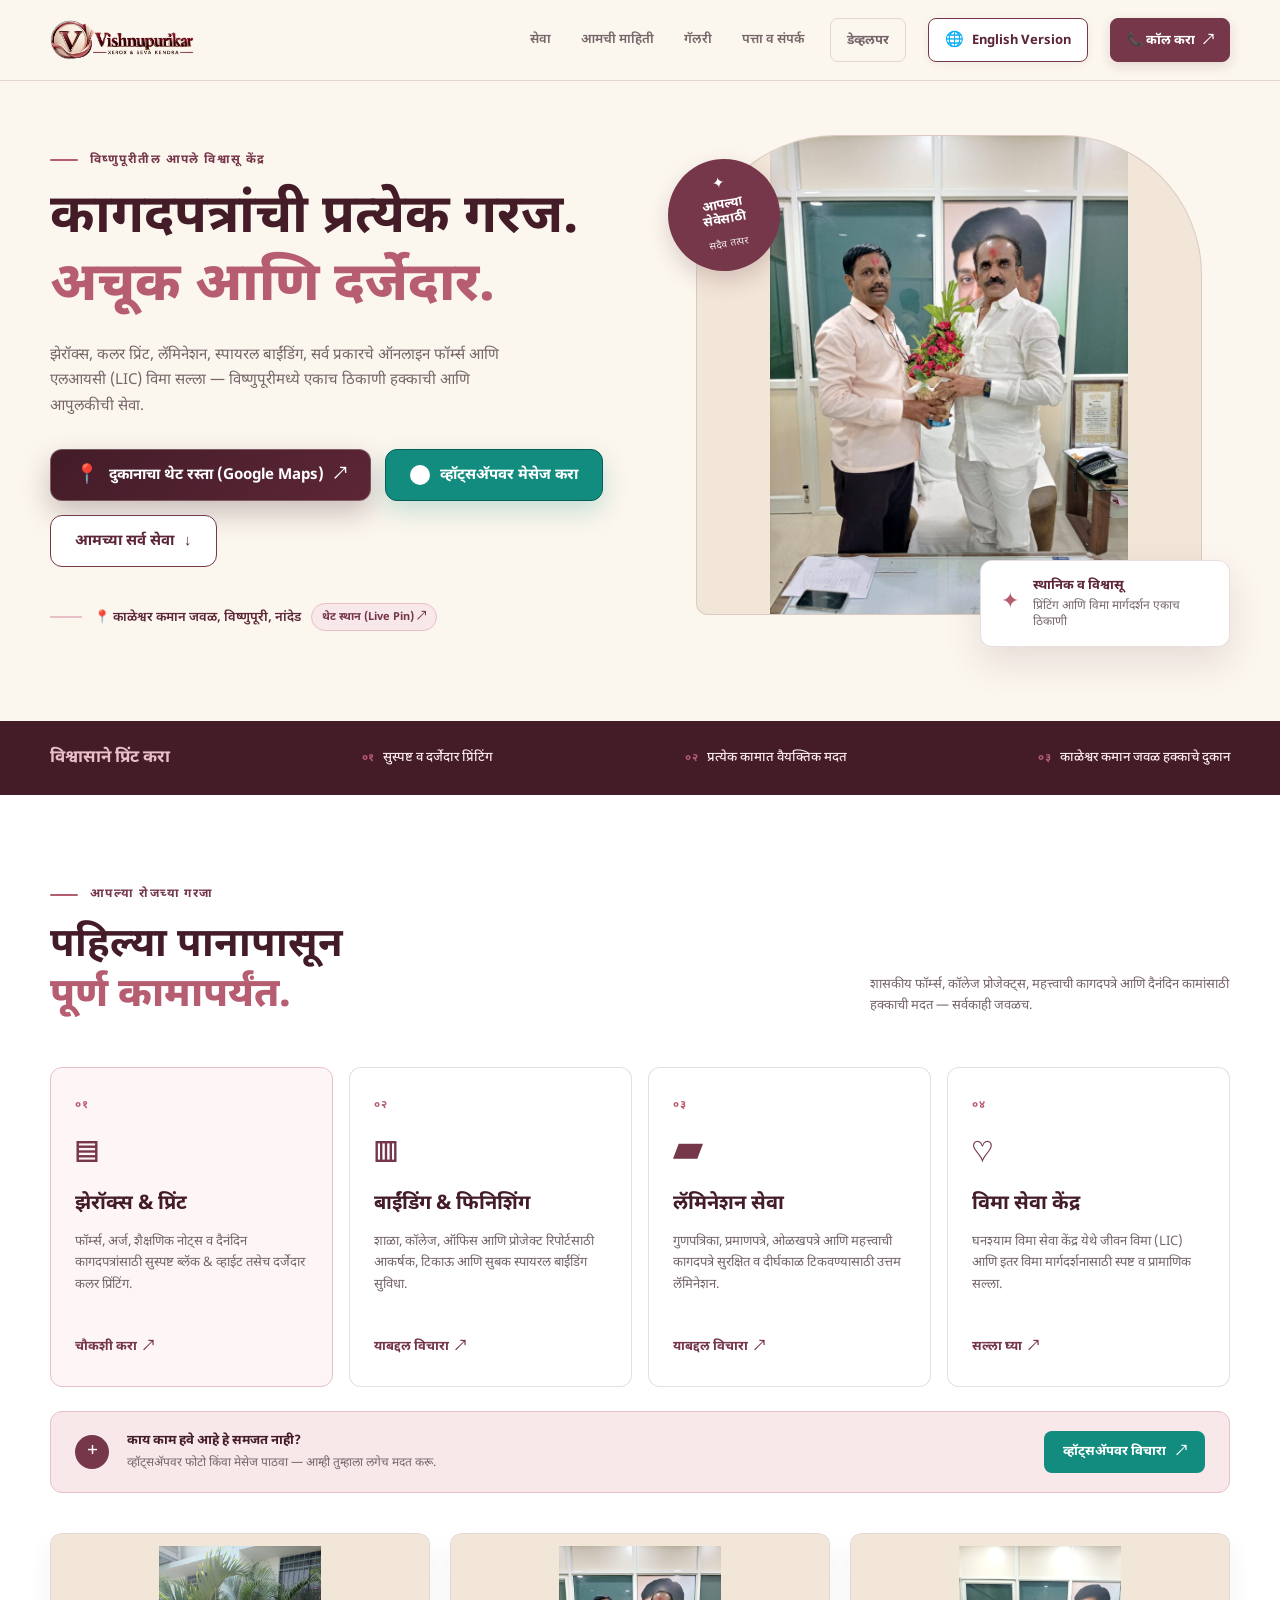
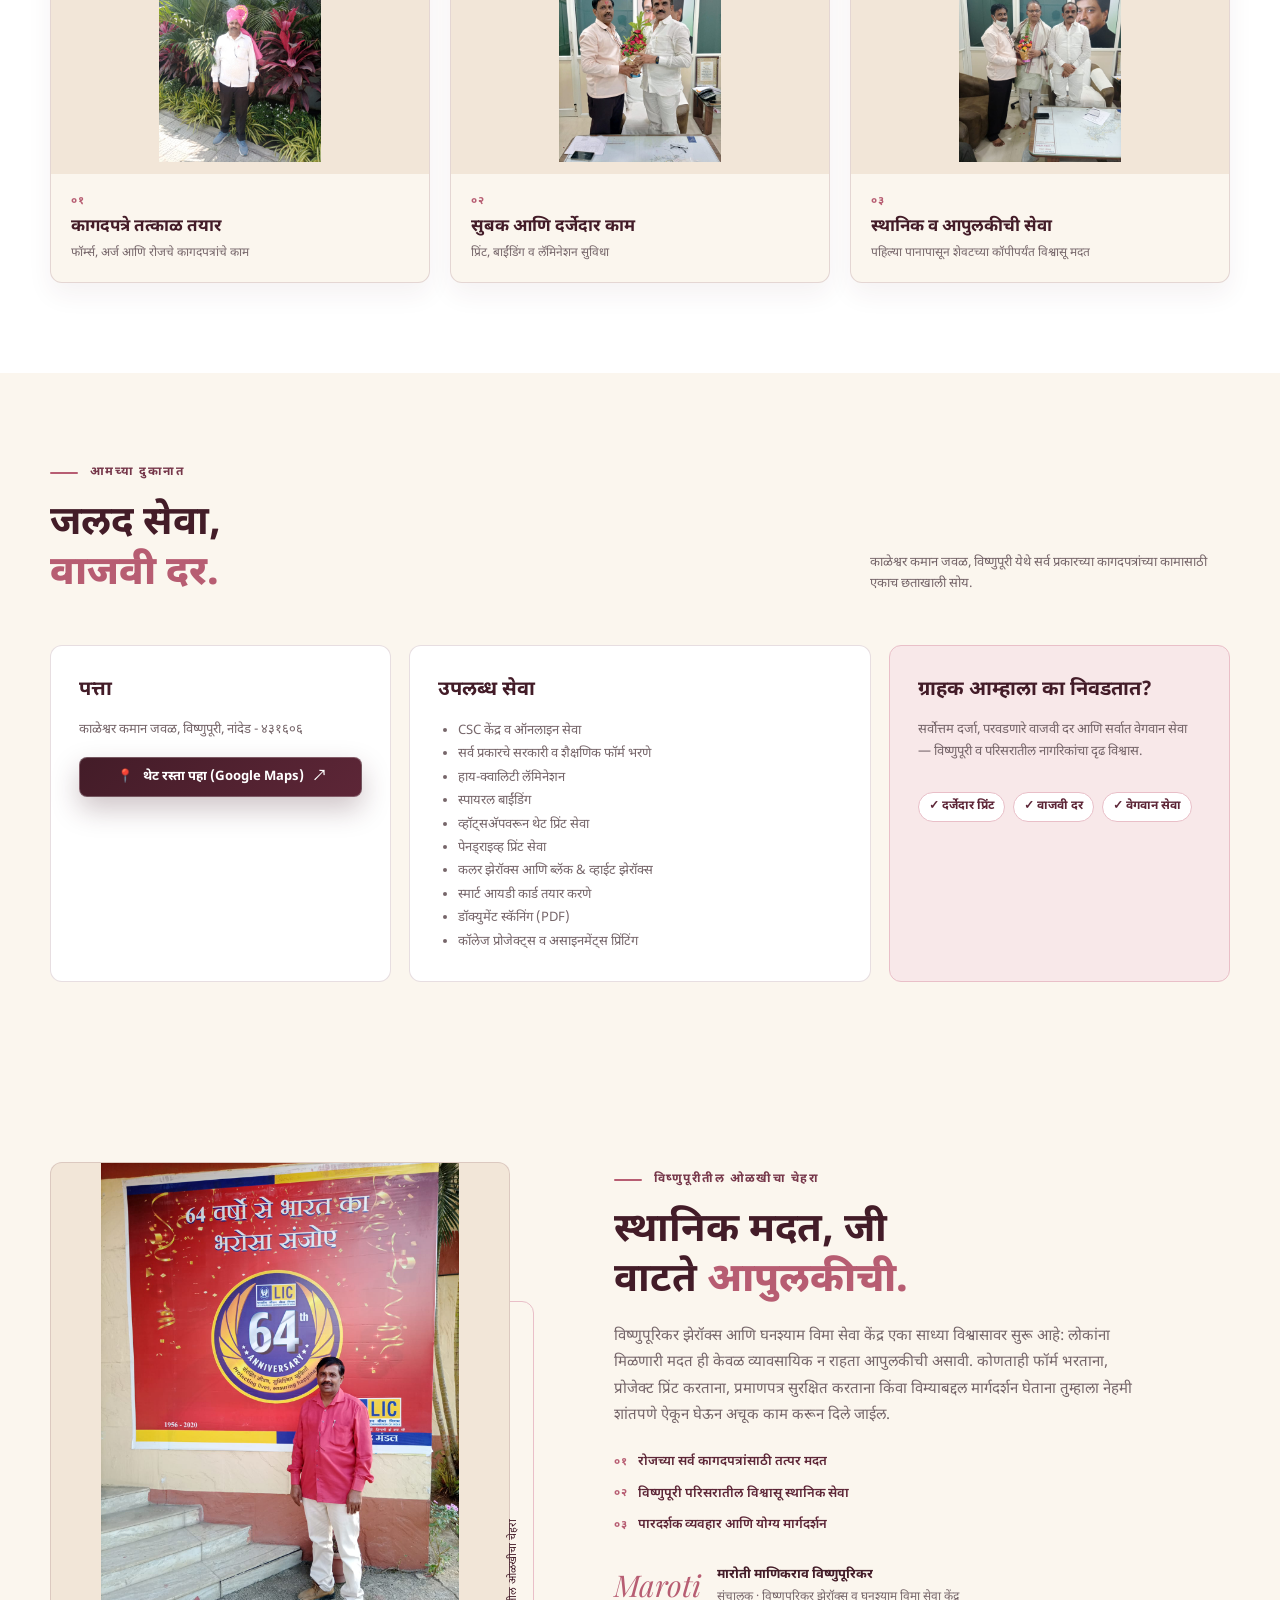
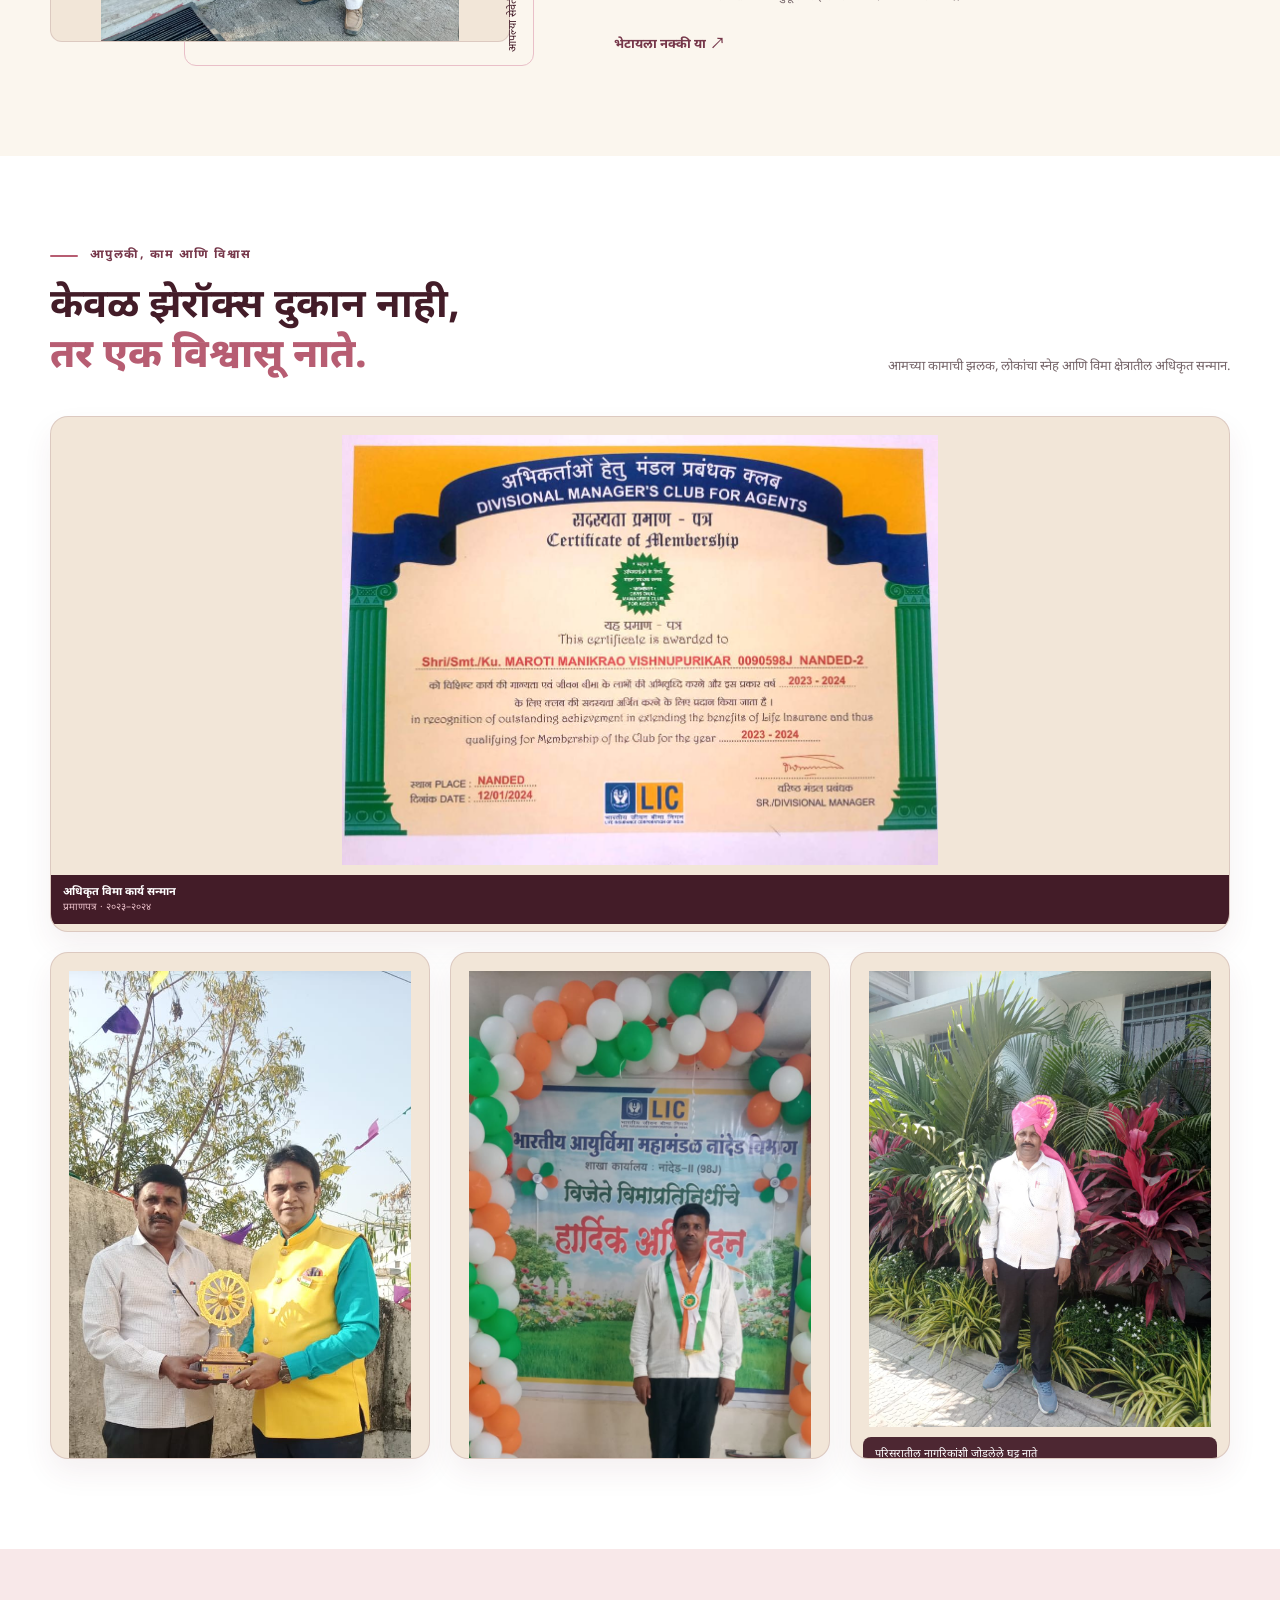
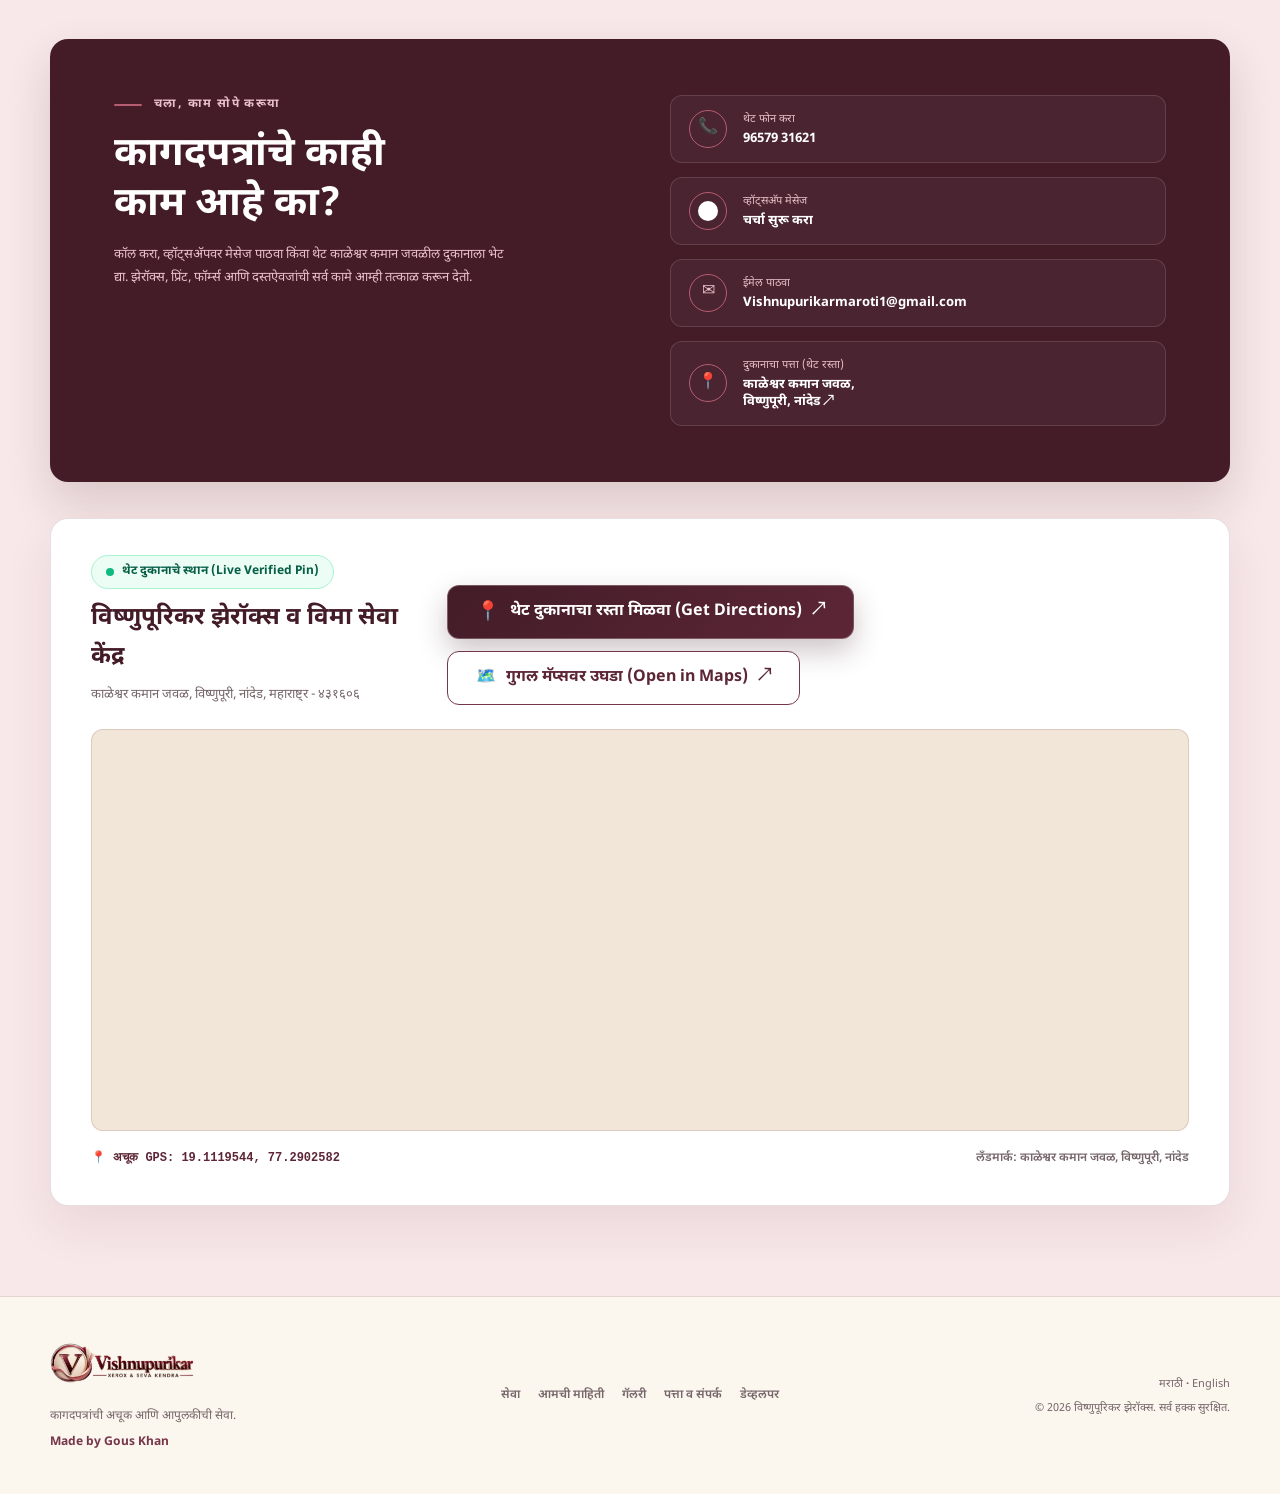
==== index.html @ 96ec62c2 "feat: default full Marathi, big location navigation button, and unified button design system" ====
<!doctype html>
<html lang="mr">
  <head>
    <meta charset="UTF-8" />
    <meta name="viewport" content="width=device-width, initial-scale=1.0" />
    <meta
      name="description"
      content="विष्णुपूरिकर झेरॉक्स व घनश्याम विमा सेवा केंद्र, काळेश्वर कमान जवळ, विष्णुपूरी, नांदेड. दर्जेदार झेरॉक्स, कलर प्रिंट, लॅमिनेशन, स्पायरल बाईंडिंग, ऑनलाइन फॉर्म्स आणि विमा सल्ला."
    />
    <meta name="geo.region" content="IN-MH" />
    <meta name="geo.placename" content="Vishnupuri, Nanded" />
    <meta name="geo.position" content="19.1119544;77.2902582" />
    <meta name="ICBM" content="19.1119544, 77.2902582" />
    <meta property="og:title" content="विष्णुपूरिकर झेरॉक्स व घनश्याम विमा सेवा केंद्र | नांदेड" />
    <meta property="og:description" content="काळेश्वर कमान जवळ, विष्णुपूरी, नांदेड येथे झेरॉक्स, कलर प्रिंट, लॅमिनेशन, बाईंडिंग व ऑनलाइन फॉर्म्ससाठी आपले विश्वासू केंद्र." />
    <meta property="og:type" content="business.business" />
    <meta property="og:image" content="images/hero-primary.png" />
    <title>विष्णुपूरिकर झेरॉक्स | Vishnupurikar Xerox &amp; Seva Kendra</title>
    <link rel="preconnect" href="https://fonts.googleapis.com" />
    <link rel="preconnect" href="https://fonts.gstatic.com" crossorigin />
    <link
      href="https://fonts.googleapis.com/css2?family=DM+Sans:wght@400;500;600;700&family=Noto+Sans+Devanagari:wght@400;500;600;700;800&family=Playfair+Display:wght@500;600;700&display=swap"
      rel="stylesheet"
    />
    <link rel="stylesheet" href="styles.css" />
    <script type="application/ld+json">
    {
      "@context": "https://schema.org",
      "@type": "LocalBusiness",
      "name": "विष्णुपूरिकर झेरॉक्स व घनश्याम विमा सेवा केंद्र",
      "alternateName": "Vishnupurikar Xerox & Ghansham Vima Seva Kendra",
      "image": "images/hero-primary.png",
      "telephone": "+919657931621",
      "email": "Vishnupurikarmaroti1@gmail.com",
      "address": {
        "@type": "PostalAddress",
        "streetAddress": "Near Kaleshwar Kaman",
        "addressLocality": "Vishnupuri, Nanded",
        "addressRegion": "Maharashtra",
        "postalCode": "431606",
        "addressCountry": "IN"
      },
      "geo": {
        "@type": "GeoCoordinates",
        "latitude": 19.1119544,
        "longitude": 77.2902582
      },
      "hasMap": "https://www.google.com/maps?q=19.1119544,77.2902582&z=17&hl=en",
      "priceRange": "₹",
      "openingHoursSpecification": [
        {
          "@type": "OpeningHoursSpecification",
          "dayOfWeek": ["Monday", "Tuesday", "Wednesday", "Thursday", "Friday", "Saturday"],
          "opens": "08:30",
          "closes": "21:00"
        }
      ]
    }
    </script>
  </head>
  <body class="marathi-mode">
    <header class="site-header">
      <div class="container nav-wrap">
        <a class="brand" href="#top" aria-label="विष्णुपूरिकर झेरॉक्स होम">
          <img class="brand-logo" src="images/vishnupurikar-logo-transparent.png" alt="Vishnupurikar Xerox &amp; Seva Kendra" />
        </a>
        <button class="menu-toggle" aria-expanded="false" aria-controls="main-nav">
          <span></span><span></span><span></span>
          <span class="sr-only">मेनू उघडा</span>
        </button>
        <nav id="main-nav" class="main-nav" aria-label="मुख्य नेव्हिगेशन">
          <a class="nav-link" href="#services">सेवा</a>
          <a class="nav-link" href="#story">आमची माहिती</a>
          <a class="nav-link" href="#gallery">गॅलरी</a>
          <a class="nav-link" href="#contact">पत्ता व संपर्क</a>
          <a href="developer.html" class="developer-link">डेव्हलपर</a>
          <button id="lang-toggle-btn" class="lang-toggle-btn" type="button" aria-label="भाषा बदला">
            <span class="lang-globe">🌐</span>
            <span id="lang-text">English Version</span>
          </button>
          <a class="nav-call" href="tel:+919657931621">📞 कॉल करा <span>↗</span></a>
        </nav>
      </div>
    </header>

    <main id="top">
      <section class="hero section">
        <div class="container hero-grid">
          <div class="hero-copy">
            <p class="eyebrow"><span></span> विष्णुपूरीतील आपले विश्वासू केंद्र</p>
            <h1>कागदपत्रांची प्रत्येक गरज.<br /><em>अचूक आणि दर्जेदार.</em></h1>
            <p class="hero-lede">
              झेरॉक्स, कलर प्रिंट, लॅमिनेशन, स्पायरल बाईंडिंग, सर्व प्रकारचे ऑनलाइन फॉर्म्स आणि एलआयसी (LIC) विमा सल्ला — विष्णुपूरीमध्ये एकाच ठिकाणी हक्काची आणि आपुलकीची सेवा.
            </p>
            <div class="hero-actions">
              <a class="button button-location" href="https://www.google.com/maps/dir/?api=1&destination=19.1119544,77.2902582" target="_blank" rel="noreferrer" title="थेट गुगल मॅप्सवर रस्ता पहा">
                <span class="btn-icon">📍</span> <span class="btn-text">दुकानाचा थेट रस्ता (Google Maps)</span> <span>↗</span>
              </a>
              <a class="button button-whatsapp" href="https://wa.me/919657931621?text=%E0%A4%A8%E0%A4%AE%E0%A4%B8%E0%A5%8D%E0%A4%95%E0%A4%BE%E0%A4%B0%2C%20%E0%A4%AE%E0%A4%B2%E0%A4%BE%20%E0%A4%9D%E0%A5%87%E0%A4%B0%E0%A5%8C%E0%A4%95%E0%A5%8D%E0%A4%B8%20%E0%A4%B5%20%E0%A4%A6%E0%A4%B8%E0%A5%8D%E0%A4%A4%E0%A4%90%E0%A4%B5%E0%A4%9C%20%E0%A4%95%E0%A4%BE%E0%A4%AE%E0%A4%BE%E0%A4%AC%E0%A4%A6%E0%A5%8D%E0%A4%A6%E0%A4%B2%20%E0%A4%AE%E0%A4%BE%E0%A4%B9%E0%A4%BF%E0%A4%A4%E0%A5%80%20%E0%A4%B9%E0%A4%B5%E0%A5%80%20%E0%A4%86%E0%A4%B9%E0%A5%87." target="_blank" rel="noreferrer">
                <img class="icon-whatsapp" src="images/whatsapp.svg" alt="" /> <span class="btn-text">व्हॉट्सअ‍ॅपवर मेसेज करा</span>
              </a>
              <a class="button button-quiet" href="#services">
                <span class="btn-text">आमच्या सर्व सेवा</span> <span>↓</span>
              </a>
            </div>
            <div class="hero-note">
              <span class="note-line"></span>
              <a class="hero-map-link" href="https://www.google.com/maps/dir/?api=1&destination=19.1119544,77.2902582" target="_blank" rel="noreferrer" title="गुगल मॅप्स उघडा">
                <span>📍 काळेश्वर कमान जवळ, विष्णुपूरी, नांदेड</span>
                <span class="map-badge">थेट स्थान (Live Pin) ↗</span>
              </a>
            </div>
          </div>
          <div class="hero-visual">
            <div class="hero-image-wrap">
              <img src="images/hero-primary.png" alt="मारोती माणिकराव विष्णुपूरिकर" />
            </div>
            <div class="hero-stamp">
              <span class="stamp-star">✦</span>
              <strong>आपल्या सेवेसाठी</strong>
              <small>सदैव तत्पर</small>
            </div>
            <div class="hero-card">
              <span class="card-icon">✦</span>
              <span><strong>स्थानिक व विश्वासू</strong><small>प्रिंटिंग आणि विमा मार्गदर्शन एकाच ठिकाणी</small></span>
            </div>
          </div>
        </div>
      </section>

      <section class="trust-strip">
        <div class="container trust-grid">
          <span>विश्वासाने प्रिंट करा</span>
          <span class="trust-item"><b>०१</b> सुस्पष्ट व दर्जेदार प्रिंटिंग</span>
          <span class="trust-item"><b>०२</b> प्रत्येक कामात वैयक्तिक मदत</span>
          <span class="trust-item"><b>०३</b> काळेश्वर कमान जवळ हक्काचे दुकान</span>
        </div>
      </section>

      <section id="services" class="section services-section">
        <div class="container">
          <div class="section-heading">
            <div>
              <p class="eyebrow"><span></span> आपल्या रोजच्या गरजा</p>
              <h2>पहिल्या पानापासून<br /><em>पूर्ण कामापर्यंत.</em></h2>
            </div>
            <p class="section-intro">शासकीय फॉर्म्स, कॉलेज प्रोजेक्ट्स, महत्त्वाची कागदपत्रे आणि दैनंदिन कामांसाठी हक्काची मदत — सर्वकाही जवळच.</p>
          </div>
          <div class="service-grid">
            <article class="service-card service-featured">
              <div class="service-number">०१</div>
              <div class="service-icon">▤</div>
              <h3>झेरॉक्स &amp; प्रिंट</h3>
              <p>फॉर्म्स, अर्ज, शैक्षणिक नोट्स व दैनंदिन कागदपत्रांसाठी सुस्पष्ट ब्लॅक &amp; व्हाईट तसेच दर्जेदार कलर प्रिंटिंग.</p>
              <a href="https://wa.me/919657931621?text=%E0%A4%A8%E0%A4%AE%E0%A4%B8%E0%A5%8D%E0%A4%95%E0%A4%BE%E0%A4%B0%2C%20%E0%A4%AE%E0%A4%B2%E0%A4%BE%20%E0%A4%AA%E0%A5%8D%E0%A4%B0%E0%A4%BF%E0%A4%82%E0%A4%9F%E0%A4%BF%E0%A4%82%E0%A4%97%E0%A4%AC%E0%A4%A6%E0%A5%8D%E0%A4%A6%E0%A4%B2%20%E0%A4%B5%E0%A4%BF%E0%A4%9A%E0%A4%BE%E0%A4%B0%E0%A4%BE%E0%A4%AF%E0%A4%9A%E0%A5%87%20%E0%A4%86%E0%A4%B9%E0%A5%87." target="_blank" rel="noreferrer">चौकशी करा <span>↗</span></a>
            </article>
            <article class="service-card">
              <div class="service-number">०२</div>
              <div class="service-icon">▥</div>
              <h3>बाईंडिंग &amp; फिनिशिंग</h3>
              <p>शाळा, कॉलेज, ऑफिस आणि प्रोजेक्ट रिपोर्टसाठी आकर्षक, टिकाऊ आणि सुबक स्पायरल बाईंडिंग सुविधा.</p>
              <a href="https://wa.me/919657931621?text=%E0%A4%A8%E0%A4%AE%E0%A4%B8%E0%A5%8D%E0%A4%95%E0%A4%BE%E0%A4%B0%2C%20%E0%A4%AE%E0%A4%B2%E0%A4%BE%20%E0%A4%AC%E0%A4%BE%E0%A4%88%E0%A4%82%E0%A4%A1%E0%A4%BF%E0%A4%82%E0%A4%97%E0%A4%AC%E0%A4%A6%E0%A5%8D%E0%A4%A6%E0%A4%B2%20%E0%A4%B5%E0%A4%BF%E0%A4%9A%E0%A4%BE%E0%A4%B0%E0%A4%BE%E0%A4%AF%E0%A4%9A%E0%A5%87%20%E0%A4%86%E0%A4%B9%E0%A5%87." target="_blank" rel="noreferrer">याबद्दल विचारा <span>↗</span></a>
            </article>
            <article class="service-card">
              <div class="service-number">०३</div>
              <div class="service-icon">▰</div>
              <h3>लॅमिनेशन सेवा</h3>
              <p>गुणपत्रिका, प्रमाणपत्रे, ओळखपत्रे आणि महत्त्वाची कागदपत्रे सुरक्षित व दीर्घकाळ टिकवण्यासाठी उत्तम लॅमिनेशन.</p>
              <a href="https://wa.me/919657931621?text=%E0%A4%A8%E0%A4%AE%E0%A4%B8%E0%A5%8D%E0%A4%95%E0%A4%BE%E0%A4%B0%2C%20%E0%A4%AE%E0%A4%B2%E0%A4%BE%20%E0%A4%B2%E0%A5%87%E0%A4%AE%E0%A4%BF%E0%A4%A8%E0%A5%87%E0%A4%B6%E0%A4%A8%E0%A4%AC%E0%A4%A6%E0%A5%8D%E0%A4%A6%E0%A4%B2%20%E0%A4%B5%E0%A4%BF%E0%A4%9A%E0%A4%BE%E0%A4%B0%E0%A4%BE%E0%A4%AF%E0%A4%9A%E0%A5%87%20%E0%A4%86%E0%A4%B9%E0%A5%87." target="_blank" rel="noreferrer">याबद्दल विचारा <span>↗</span></a>
            </article>
            <article class="service-card">
              <div class="service-number">०४</div>
              <div class="service-icon">♡</div>
              <h3>विमा सेवा केंद्र</h3>
              <p>घनश्याम विमा सेवा केंद्र येथे जीवन विमा (LIC) आणि इतर विमा मार्गदर्शनासाठी स्पष्ट व प्रामाणिक सल्ला.</p>
              <a href="#contact">सल्ला घ्या <span>↗</span></a>
            </article>
          </div>
          <div class="service-note">
            <span class="service-note-mark">+</span>
            <div><strong>काय काम हवे आहे हे समजत नाही?</strong><span>व्हॉट्सअ‍ॅपवर फोटो किंवा मेसेज पाठवा — आम्ही तुम्हाला लगेच मदत करू.</span></div>
            <a class="button button-whatsapp-sm" href="https://wa.me/919657931621?text=%E0%A4%A8%E0%A4%AE%E0%A4%B8%E0%A5%8D%E0%A4%95%E0%A4%BE%E0%A4%B0%2C%20%E0%A4%AE%E0%A4%B2%E0%A4%BE%20%E0%A4%95%E0%A4%BE%E0%A4%97%E0%A4%A6%E0%A4%AA%E0%A4%A4%E0%A5%8D%E0%A4%B0%E0%A4%BE%E0%A4%82%E0%A4%9A%E0%A5%8D%E0%A4%AF%E0%A4%BE%20%E0%A4%95%E0%A4%BE%E0%A4%AE%E0%A4%BE%E0%A4%B8%E0%A4%BE%E0%A4%A0%E0%A5%80%20%E0%A4%AE%E0%A4%A6%E0%A4%A4%20%E0%A4%B9%E0%A4%B5%E0%A5%80%20%E0%A4%86%E0%A4%B9%E0%A5%87." target="_blank" rel="noreferrer">व्हॉट्सअ‍ॅपवर विचारा <span>↗</span></a>
          </div>
          <div class="service-showcase" aria-label="आमचे काम">
            <article class="showcase-card">
              <img src="images/WhatsApp Image 2026-10-10 at 12.08.08 PM.jpeg" alt="विष्णुपूरिकर झेरॉक्स सेवा" />
              <div><span>०१</span><strong>कागदपत्रे तत्काळ तयार</strong><small>फॉर्म्स, अर्ज आणि रोजचे कागदपत्रांचे काम</small></div>
            </article>
            <article class="showcase-card">
              <img src="images/WhatsApp Image 2026-10-10 at 12.11.18 PM.jpeg" alt="दर्जेदार फिनिशिंग" />
              <div><span>०२</span><strong>सुबक आणि दर्जेदार काम</strong><small>प्रिंट, बाईंडिंग व लॅमिनेशन सुविधा</small></div>
            </article>
            <article class="showcase-card">
              <img src="images/WhatsApp Image 2026-10-10 at 12.11.30 PM.jpeg" alt="आपुलकीची सेवा" />
              <div><span>०३</span><strong>स्थानिक व आपुलकीची सेवा</strong><small>पहिल्या पानापासून शेवटच्या कॉपीपर्यंत विश्वासू मदत</small></div>
            </article>
          </div>
        </div>
      </section>

      <section id="shop-details" class="section shop-details-section">
        <div class="container">
          <div class="section-heading">
            <div>
              <p class="eyebrow"><span></span> आमच्या दुकानात</p>
              <h2>जलद सेवा,<br /><em>वाजवी दर.</em></h2>
            </div>
            <p class="section-intro">काळेश्वर कमान जवळ, विष्णुपूरी येथे सर्व प्रकारच्या कागदपत्रांच्या कामासाठी एकाच छताखाली सोय.</p>
          </div>
          <div class="shop-details-grid">
            <article class="detail-card">
              <h3>पत्ता</h3>
              <p>काळेश्वर कमान जवळ, विष्णुपूरी, नांदेड - ४३१६०६</p>
              <a class="button button-location button-sm" href="https://www.google.com/maps/dir/?api=1&destination=19.1119544,77.2902582" target="_blank" rel="noreferrer">
                <span>📍</span> थेट रस्ता पहा (Google Maps) <span>↗</span>
              </a>
            </article>
            <article class="detail-card">
              <h3>उपलब्ध सेवा</h3>
              <ul id="shop-services-list">
                <li>CSC केंद्र व ऑनलाइन सेवा</li>
                <li>सर्व प्रकारचे सरकारी व शैक्षणिक फॉर्म भरणे</li>
                <li>हाय-क्वालिटी लॅमिनेशन</li>
                <li>स्पायरल बाईंडिंग</li>
                <li>व्हॉट्सअ‍ॅपवरून थेट प्रिंट सेवा</li>
                <li>पेनड्राइव्ह प्रिंट सेवा</li>
                <li>कलर झेरॉक्स आणि ब्लॅक &amp; व्हाईट झेरॉक्स</li>
                <li>स्मार्ट आयडी कार्ड तयार करणे</li>
                <li>डॉक्युमेंट स्कॅनिंग (PDF)</li>
                <li>कॉलेज प्रोजेक्ट्स व असाइनमेंट्स प्रिंटिंग</li>
              </ul>
            </article>
            <article class="detail-card detail-card-highlight">
              <h3>ग्राहक आम्हाला का निवडतात?</h3>
              <p>सर्वोत्तम दर्जा, परवडणारे वाजवी दर आणि सर्वात वेगवान सेवा — विष्णुपूरी व परिसरातील नागरिकांचा दृढ विश्वास.</p>
              <div class="detail-badge-wrap">
                <span class="badge-tag">✓ दर्जेदार प्रिंट</span>
                <span class="badge-tag">✓ वाजवी दर</span>
                <span class="badge-tag">✓ वेगवान सेवा</span>
              </div>
            </article>
          </div>
        </div>
      </section>

      <section id="story" class="section story-section">
        <div class="container story-grid">
          <div class="story-image">
            <img src="images/owner.jpeg" alt="मारोती माणिकराव विष्णुपूरिकर" />
            <span class="image-caption">आपल्या सेवेतील ओळखीचा चेहरा</span>
          </div>
          <div class="story-copy">
            <p class="eyebrow"><span></span> विष्णुपूरीतील ओळखीचा चेहरा</p>
            <h2>स्थानिक मदत, जी<br />वाटते <em>आपुलकीची.</em></h2>
            <p>
              विष्णुपूरिकर झेरॉक्स आणि घनश्याम विमा सेवा केंद्र एका साध्या विश्वासावर सुरू आहे: लोकांना मिळणारी मदत ही केवळ व्यावसायिक न राहता आपुलकीची असावी. कोणताही फॉर्म भरताना, प्रोजेक्ट प्रिंट करताना, प्रमाणपत्र सुरक्षित करताना किंवा विम्याबद्दल मार्गदर्शन घेताना तुम्हाला नेहमी शांतपणे ऐकून घेऊन अचूक काम करून दिले जाईल.
            </p>
            <div class="story-points">
              <span><b>०१</b> रोजच्या सर्व कागदपत्रांसाठी तत्पर मदत</span>
              <span><b>०२</b> विष्णुपूरी परिसरातील विश्वासू स्थानिक सेवा</span>
              <span><b>०३</b> पारदर्शक व्यवहार आणि योग्य मार्गदर्शन</span>
            </div>
            <div class="signature-block">
              <div class="signature">Maroti</div>
              <div><strong>मारोती माणिकराव विष्णुपूरिकर</strong><small>संचालक · विष्णुपूरिकर झेरॉक्स व घनश्याम विमा सेवा केंद्र</small></div>
            </div>
            <a class="text-link" href="#contact">भेटायला नक्की या <span>↗</span></a>
          </div>
        </div>
      </section>

      <section id="gallery" class="section gallery-section">
        <div class="container">
          <div class="section-heading gallery-heading">
            <div>
              <p class="eyebrow"><span></span> आपुलकी, काम आणि विश्वास</p>
              <h2>केवळ झेरॉक्स दुकान नाही,<br /><em>तर एक विश्वासू नाते.</em></h2>
            </div>
            <p class="section-intro">आमच्या कामाची झलक, लोकांचा स्नेह आणि विमा क्षेत्रातील अधिकृत सन्मान.</p>
          </div>
          <div class="gallery-grid">
            <figure class="gallery-certificate">
              <img src="images/WhatsApp Image 2026-10-10 at 12.07.47 PM.jpeg" alt="मारोती माणिकराव विष्णुपूरिकर सन्मान प्रमाणपत्र" />
              <figcaption><strong>अधिकृत विमा कार्य सन्मान</strong><span>प्रमाणपत्र · २०२३–२०२४</span></figcaption>
            </figure>
            <figure><img src="images/insurance-owner-1.jpeg" alt="विमा कार्यातील सन्मान" /><figcaption>विमा कार्यातील सन्मान व ओळख</figcaption></figure>
            <figure><img src="images/insurance-owner-2.jpeg" alt="एलआयसी कार्यक्रमातील उपस्थिती" /><figcaption>एलआयसी (LIC) कार्यक्रमातील उपस्थिती</figcaption></figure>
            <figure><img src="images/WhatsApp Image 2026-10-10 at 12.08.08 PM.jpeg" alt="परिसरातील नागरिकांशी जोडलेले नाते" /><figcaption>परिसरातील नागरिकांशी जोडलेले घट्ट नाते</figcaption></figure>
          </div>
        </div>
      </section>

      <section id="contact" class="contact-section">
        <div class="container contact-card">
          <div class="contact-copy">
            <p class="eyebrow eyebrow-light"><span></span> चला, काम सोपे करूया</p>
            <h2>कागदपत्रांचे काही<br />काम आहे का?</h2>
            <p>कॉल करा, व्हॉट्सअ‍ॅपवर मेसेज पाठवा किंवा थेट काळेश्वर कमान जवळील दुकानाला भेट द्या. झेरॉक्स, प्रिंट, फॉर्म्स आणि दस्तऐवजांची सर्व कामे आम्ही तत्काळ करून देतो.</p>
          </div>
          <div class="contact-actions">
            <a class="contact-action" href="tel:+919657931621"><span class="action-symbol">📞</span><span><small>थेट फोन करा</small><strong>96579 31621</strong></span></a>
            <a class="contact-action" href="https://wa.me/919657931621" target="_blank" rel="noreferrer"><span class="action-symbol"><img class="icon-whatsapp" src="images/whatsapp.svg" alt="" /></span><span><small>व्हॉट्सअ‍ॅप मेसेज</small><strong>चर्चा सुरू करा</strong></span></a>
            <a class="contact-action" href="mailto:Vishnupurikarmaroti1@gmail.com"><span class="action-symbol">✉</span><span><small>ईमेल पाठवा</small><strong>Vishnupurikarmaroti1@gmail.com</strong></span></a>
            <a class="contact-action contact-address-link" href="https://www.google.com/maps/dir/?api=1&destination=19.1119544,77.2902582" target="_blank" rel="noreferrer">
              <span class="action-symbol">📍</span>
              <span><small>दुकानाचा पत्ता (थेट रस्ता)</small><strong>काळेश्वर कमान जवळ,<br />विष्णुपूरी, नांदेड <span>↗</span></strong></span>
            </a>
          </div>
        </div>

        <div class="container map-card">
          <div class="map-header">
            <div class="map-info">
              <div class="live-pill">
                <span class="live-pulse"></span>
                <span class="live-text">थेट दुकानाचे स्थान (Live Verified Pin)</span>
              </div>
              <h3 class="map-title">विष्णुपूरिकर झेरॉक्स व विमा सेवा केंद्र</h3>
              <p class="map-address">काळेश्वर कमान जवळ, विष्णुपूरी, नांदेड, महाराष्ट्र - ४३१६०६</p>
            </div>
            <div class="map-buttons">
              <a class="button button-location button-lg" href="https://www.google.com/maps/dir/?api=1&destination=19.1119544,77.2902582" target="_blank" rel="noreferrer">
                <span class="btn-icon">📍</span> दुकानाचा थेट रस्ता मिळवा (Get Directions) <span>↗</span>
              </a>
              <a class="button button-quiet button-lg" href="https://www.google.com/maps?q=19.1119544,77.2902582&z=17&hl=en" target="_blank" rel="noreferrer">
                <span>🗺️</span> गुगल मॅप्सवर उघडा (Open in Maps) <span>↗</span>
              </a>
            </div>
          </div>
          <div class="map-embed-wrapper">
            <iframe
              id="shop-map-iframe"
              title="विष्णुपूरिकर झेरॉक्स थेट गुगल मॅप"
              src="https://maps.google.com/maps?q=19.1119544,77.2902582&z=17&output=embed"
              width="100%"
              height="400"
              style="border:0;"
              allowfullscreen=""
              loading="lazy"
              referrerpolicy="no-referrer-when-downgrade"
            ></iframe>
          </div>
          <div class="map-footer">
            <span class="map-coord">📍 अचूक GPS: 19.1119544, 77.2902582</span>
            <span class="map-landmark">लँडमार्क: काळेश्वर कमान जवळ, विष्णुपूरी, नांदेड</span>
          </div>
        </div>
      </section>
    </main>

    <footer class="site-footer">
      <div class="container footer-grid">
        <div>
          <a class="brand footer-brand" href="#top"><img class="brand-logo" src="images/vishnupurikar-logo-transparent.png" alt="Vishnupurikar Xerox &amp; Seva Kendra" /></a>
          <p>कागदपत्रांची अचूक आणि आपुलकीची सेवा.</p>
          <p class="footer-credit">Made by Gous Khan</p>
        </div>
        <div class="footer-links">
          <a href="#services">सेवा</a>
          <a href="#story">आमची माहिती</a>
          <a href="#gallery">गॅलरी</a>
          <a href="#contact">पत्ता व संपर्क</a>
          <a href="developer.html">डेव्हलपर</a>
        </div>
        <div class="footer-meta">
          <span>मराठी <b>·</b> English</span>
          <span>© <span id="year"></span> विष्णुपूरिकर झेरॉक्स. सर्व हक्क सुरक्षित.</span>
        </div>
      </div>
    </footer>
    <script src="script.js"></script>
  </body>
</html>
---- styles.css ----
@import url("https://fonts.googleapis.com/css2?family=DM+Sans:wght@400;500;600;700&family=Noto+Sans+Devanagari:wght@400;500;600;700;800&family=Playfair+Display:wght@500;600;700&display=swap");

:root {
  --rose-950: #431c28;
  --rose-900: #5d2637;
  --rose-800: #76374a;
  --rose-500: #b75d72;
  --rose-200: #e9bfc8;
  --rose-100: #f8e8e9;
  --cream: #fbf6ee;
  --cream-deep: #f2e6d8;
  --ink: #2c2020;
  --muted: #76666a;
  --white: #ffffff;
  --line: rgba(93, 38, 55, .15);
  --heading: "Playfair Display", Georgia, serif;
  --body: "DM Sans", Arial, sans-serif;
  --marathi: "Noto Sans Devanagari", -apple-system, BlinkMacSystemFont, "Segoe UI", Roboto, sans-serif;
  --max: 1180px;

  /* Consistent Design Tokens */
  --radius-sm: 8px;
  --radius-md: 12px;
  --radius-lg: 18px;
  --radius-pill: 999px;

  /* Typography scale */
  --text-xs: 12px;
  --text-sm: 13px;
  --text-base: 15px;
  --text-md: 17px;
  --text-lg: 20px;
  --text-xl: 24px;
}

* { box-sizing: border-box; }
html { scroll-behavior: smooth; }
body {
  margin: 0;
  background: var(--cream);
  color: var(--ink);
  font-family: var(--marathi);
  font-size: var(--text-base);
  line-height: 1.65;
  -webkit-font-smoothing: antialiased;
}

body.english-mode {
  font-family: var(--body);
}

img { display: block; max-width: 100%; }
a { color: inherit; text-decoration: none; }
.container { width: min(var(--max), calc(100% - 48px)); margin: 0 auto; }
.section { padding: 90px 0; }
.sr-only { position: absolute; width: 1px; height: 1px; padding: 0; margin: -1px; overflow: hidden; clip: rect(0,0,0,0); white-space: nowrap; border: 0; }

/* Sticky Header */
.site-header {
  position: sticky;
  top: 0;
  z-index: 100;
  background: rgba(251, 246, 238, .96);
  border-bottom: 1px solid var(--line);
  backdrop-filter: blur(16px);
}
.nav-wrap {
  display: flex;
  align-items: center;
  justify-content: space-between;
  min-height: 80px;
}
.brand {
  display: inline-flex;
  align-items: center;
  gap: 12px;
}
.brand-logo {
  width: 160px;
  height: 48px;
  object-fit: contain;
  object-position: left center;
  mix-blend-mode: multiply;
}

/* Nav Menu & Actions */
.main-nav {
  display: flex;
  align-items: center;
  gap: 22px;
  font-size: var(--text-sm);
  font-weight: 600;
}
.main-nav a.nav-link {
  color: var(--muted);
  transition: color .2s ease;
  padding: 8px 4px;
}
.main-nav a.nav-link:hover {
  color: var(--rose-900);
}

/* Unified Nav Buttons (Consistent 44px Height) */
.developer-link,
.lang-toggle-btn,
.nav-call {
  display: inline-flex;
  align-items: center;
  justify-content: center;
  gap: 8px;
  min-height: 44px;
  height: 44px;
  padding: 0 16px;
  border-radius: var(--radius-sm);
  font-family: inherit;
  font-size: var(--text-sm);
  font-weight: 700;
  white-space: nowrap;
  line-height: 1;
  transition: transform .2s ease, box-shadow .2s ease, background .2s ease, border-color .2s ease;
  box-sizing: border-box;
}

.developer-link {
  background: transparent;
  color: var(--muted);
  border: 1.5px solid var(--line);
}
.developer-link:hover, .developer-link.active {
  background: var(--rose-100);
  color: var(--rose-900);
  border-color: var(--rose-500);
}

/* Big Language Switcher Button */
.lang-toggle-btn {
  background: var(--white);
  color: var(--rose-900);
  border: 1.5px solid var(--rose-800);
  cursor: pointer;
  box-shadow: 0 2px 8px rgba(93, 38, 55, .06);
}
.lang-toggle-btn:hover {
  background: var(--rose-100);
  border-color: var(--rose-900);
  transform: translateY(-1px);
}
.lang-globe {
  font-size: 15px;
}

/* Nav Call Button */
.nav-call {
  background: var(--rose-800);
  color: var(--white);
  border: 1.5px solid var(--rose-800);
  box-shadow: 0 4px 12px rgba(93, 38, 55, .15);
}
.nav-call:hover {
  background: var(--rose-900);
  border-color: var(--rose-900);
  transform: translateY(-1px);
}

.menu-toggle {
  display: none;
  border: 0;
  background: none;
  padding: 8px;
  cursor: pointer;
}
.menu-toggle span:not(.sr-only) {
  display: block;
  width: 24px;
  height: 2px;
  margin: 5px 0;
  background: var(--rose-900);
  border-radius: 2px;
}

/* ==========================================================================
   BUTTON SYSTEM (Strict Consistency in Heights, Radiuses & Typography)
   ========================================================================== */
.button {
  display: inline-flex;
  align-items: center;
  justify-content: center;
  gap: 10px;
  min-height: 52px;
  padding: 0 24px;
  border-radius: var(--radius-md);
  font-family: inherit;
  font-size: var(--text-base);
  font-weight: 700;
  line-height: 1;
  text-align: center;
  cursor: pointer;
  border: 1.5px solid transparent;
  transition: transform .2s ease, box-shadow .2s ease, background .2s ease, border-color .2s ease;
  white-space: nowrap;
}
.button:hover {
  transform: translateY(-2px);
  box-shadow: 0 10px 24px rgba(93, 38, 55, .14);
}

/* Standout Big Location Button */
.button-location {
  background: linear-gradient(135deg, var(--rose-950) 0%, var(--rose-900) 100%);
  color: var(--white);
  border-color: rgba(255, 255, 255, .25);
  box-shadow: 0 12px 28px rgba(67, 28, 40, .26);
}
.button-location:hover {
  background: linear-gradient(135deg, #2b0e18 0%, var(--rose-950) 100%);
  box-shadow: 0 14px 32px rgba(67, 28, 40, .36);
  color: var(--white);
}
.button-location .btn-icon {
  font-size: 19px;
  line-height: 1;
  animation: pinHop 2s infinite ease-in-out;
}
@keyframes pinHop {
  0%, 100% { transform: translateY(0); }
  50% { transform: translateY(-4px); }
}

/* Big WhatsApp Button */
.button-whatsapp {
  background: #128c7e;
  color: #ffffff;
  border-color: #075e54;
  box-shadow: 0 10px 24px rgba(18, 140, 126, .22);
}
.button-whatsapp:hover {
  background: #075e54;
  box-shadow: 0 12px 28px rgba(18, 140, 126, .32);
  color: #ffffff;
}
.icon-whatsapp {
  width: 20px;
  height: 20px;
  object-fit: contain;
  vertical-align: middle;
  filter: brightness(0) invert(1);
}

/* Button Variants */
.button-primary {
  background: var(--rose-800);
  color: var(--white);
  border-color: var(--rose-800);
}
.button-primary:hover {
  background: var(--rose-900);
  border-color: var(--rose-900);
}

.button-quiet {
  background: var(--white);
  color: var(--rose-900);
  border-color: var(--rose-800);
}
.button-quiet:hover {
  background: var(--rose-100);
  color: var(--rose-950);
}

/* Sizing Modifiers */
.button-lg {
  min-height: 54px;
  padding: 0 28px;
  font-size: 16px;
}
.button-sm {
  min-height: 40px;
  padding: 0 16px;
  font-size: var(--text-sm);
  border-radius: var(--radius-sm);
}
.button-whatsapp-sm {
  min-height: 42px;
  padding: 0 18px;
  font-size: var(--text-sm);
  background: #128c7e;
  color: #ffffff;
  border-radius: var(--radius-sm);
}
.button-whatsapp-sm:hover {
  background: #075e54;
  color: #ffffff;
}

/* ==========================================================================
   HERO SECTION (Eliminates clipping & harmonizes scale)
   ========================================================================== */
.hero {
  padding-top: 54px;
  padding-bottom: 74px;
}
.hero-grid {
  display: grid;
  grid-template-columns: 1.05fr .95fr;
  gap: 56px;
  align-items: center;
}
.eyebrow {
  display: flex;
  align-items: center;
  gap: 12px;
  margin: 0 0 16px;
  color: var(--rose-800);
  font-size: var(--text-xs);
  font-weight: 700;
  letter-spacing: .12em;
  text-transform: uppercase;
}
.eyebrow > span {
  display: inline-block;
  width: 28px;
  height: 2px;
  background: var(--rose-500);
  border-radius: 2px;
}

h1, h2, h3, p { margin-top: 0; }
h1, h2 {
  color: var(--rose-950);
  font-family: var(--marathi);
  font-weight: 700;
  line-height: 1.25;
}
body.english-mode h1,
body.english-mode h2 {
  font-family: var(--heading);
  letter-spacing: -.03em;
}

h1 {
  margin-bottom: 22px;
  font-size: clamp(34px, 4.2vw, 54px);
}
h2 {
  margin-bottom: 18px;
  font-size: clamp(26px, 3.2vw, 40px);
}
h1 em, h2 em {
  color: var(--rose-500);
  font-style: normal;
  font-weight: 800;
}
body.english-mode h1 em,
body.english-mode h2 em {
  font-style: italic;
}

.hero-lede {
  max-width: 480px;
  margin-bottom: 30px;
  color: var(--muted);
  font-size: var(--text-base);
  line-height: 1.7;
}
.hero-actions {
  display: flex;
  flex-wrap: wrap;
  align-items: center;
  gap: 14px;
}

.hero-note {
  display: flex;
  align-items: center;
  gap: 12px;
  margin-top: 36px;
  font-size: var(--text-sm);
}
.note-line {
  width: 32px;
  height: 2px;
  background: var(--rose-200);
}
.hero-map-link {
  display: inline-flex;
  align-items: center;
  gap: 10px;
  color: var(--rose-900);
  font-weight: 600;
  transition: color .2s ease;
}
.hero-map-link:hover {
  color: var(--rose-500);
}
.map-badge {
  display: inline-block;
  padding: 4px 10px;
  border-radius: var(--radius-pill);
  background: var(--rose-100);
  border: 1px solid var(--rose-200);
  color: var(--rose-800);
  font-size: 11px;
  font-weight: 700;
}

.hero-visual {
  position: relative;
  padding: 0 28px 32px 0;
}
.hero-image-wrap {
  height: 480px;
  overflow: hidden;
  border-radius: 140px 140px var(--radius-md) var(--radius-md);
  background: var(--cream-deep);
  border: 1px solid var(--line);
}
.hero-image-wrap img {
  width: 100%;
  height: 100%;
  object-fit: contain;
  object-position: center top;
}
.hero-stamp {
  position: absolute;
  top: 24px;
  left: -28px;
  display: grid;
  place-items: center;
  width: 112px;
  height: 112px;
  padding: 14px;
  border-radius: 50%;
  background: var(--rose-800);
  color: var(--white);
  text-align: center;
  transform: rotate(-10deg);
  box-shadow: 0 10px 22px rgba(93, 38, 55, .2);
}
.hero-stamp strong {
  font-size: var(--text-sm);
  line-height: 1.15;
}
.hero-stamp small {
  font-size: 10px;
  margin-top: 2px;
  opacity: .9;
}
.stamp-star { line-height: 1; }

.hero-card {
  position: absolute;
  right: 0;
  bottom: 0;
  display: flex;
  align-items: center;
  gap: 14px;
  max-width: 250px;
  padding: 16px 20px;
  background: var(--white);
  border: 1px solid var(--line);
  border-radius: var(--radius-md);
  box-shadow: 0 16px 36px rgba(93, 38, 55, .12);
}
.card-icon { color: var(--rose-500); font-size: 22px; }
.hero-card strong, .hero-card small { display: block; line-height: 1.35; }
.hero-card strong { color: var(--rose-900); font-size: var(--text-sm); }
.hero-card small { margin-top: 3px; color: var(--muted); font-size: var(--text-xs); }

/* ==========================================================================
   TRUST STRIP
   ========================================================================== */
.trust-strip { background: var(--rose-950); color: var(--rose-100); }
.trust-grid {
  display: flex;
  align-items: center;
  justify-content: space-between;
  min-height: 74px;
  font-size: var(--text-sm);
  font-weight: 500;
}
.trust-grid > span:first-child {
  color: var(--rose-200);
  font-family: inherit;
  font-size: var(--text-md);
  font-weight: 700;
}
.trust-item { display: flex; align-items: center; gap: 8px; }
.trust-item b { color: var(--rose-500); font-size: 11px; letter-spacing: .08em; }

/* ==========================================================================
   SERVICES SECTION
   ========================================================================== */
.services-section { background: var(--white); }
.section-heading {
  display: flex;
  justify-content: space-between;
  align-items: flex-end;
  gap: 36px;
  margin-bottom: 46px;
}
.section-heading h2 { margin-bottom: 0; }
.section-intro {
  max-width: 360px;
  margin-bottom: 4px;
  color: var(--muted);
  font-size: var(--text-sm);
  line-height: 1.6;
}

.service-grid {
  display: grid;
  grid-template-columns: repeat(4, 1fr);
  gap: 16px;
}
.service-card {
  position: relative;
  display: flex;
  flex-direction: column;
  min-height: 320px;
  padding: 28px 24px;
  background: var(--white);
  border: 1px solid var(--line);
  border-radius: var(--radius-md);
  transition: transform .2s ease, box-shadow .2s ease, background .2s ease;
}
.service-card:hover {
  background: var(--rose-100);
  border-color: var(--rose-200);
  transform: translateY(-4px);
  box-shadow: 0 16px 30px rgba(93, 38, 55, .08);
}
.service-featured {
  background: #fdf5f6;
  border-color: var(--rose-200);
}
.service-number { color: var(--rose-500); font-size: 11px; font-weight: 700; letter-spacing: .12em; }
.service-icon { margin: 26px 0 18px; color: var(--rose-800); font-size: 30px; line-height: 1; }
.service-card h3 {
  margin-bottom: 10px;
  color: var(--rose-950);
  font-size: var(--text-lg);
  font-weight: 700;
}
.service-card p {
  flex-grow: 1;
  margin-bottom: 20px;
  color: var(--muted);
  font-size: var(--text-sm);
  line-height: 1.65;
}
.service-card a {
  display: inline-flex;
  align-items: center;
  gap: 6px;
  color: var(--rose-800);
  font-size: var(--text-sm);
  font-weight: 700;
}
.service-card a:hover {
  color: var(--rose-950);
}

.service-note {
  display: flex;
  align-items: center;
  gap: 18px;
  margin-top: 24px;
  padding: 18px 24px;
  border: 1px solid var(--rose-200);
  border-radius: var(--radius-md);
  background: var(--rose-100);
}
.service-note-mark {
  display: grid;
  place-items: center;
  flex: 0 0 34px;
  width: 34px;
  height: 34px;
  border-radius: 50%;
  background: var(--rose-800);
  color: var(--white);
  font-size: 20px;
}
.service-note strong { color: var(--rose-950); font-size: var(--text-sm); display: block; }
.service-note div > span { margin-top: 3px; color: var(--muted); font-size: var(--text-xs); display: block; }
.service-note a { margin-left: auto; white-space: nowrap; }

.service-showcase {
  display: grid;
  grid-template-columns: repeat(3, 1fr);
  gap: 20px;
  margin-top: 40px;
}
.showcase-card {
  overflow: hidden;
  border: 1px solid var(--line);
  border-radius: var(--radius-md);
  background: var(--cream);
  box-shadow: 0 12px 26px rgba(93, 38, 55, .06);
}
.showcase-card img {
  width: 100%;
  height: 240px;
  padding: 12px;
  object-fit: contain;
  background: var(--cream-deep);
}
.showcase-card > div { padding: 18px 20px 20px; }
.showcase-card span { color: var(--rose-500); font-size: 11px; font-weight: 700; letter-spacing: .12em; display: block; }
.showcase-card strong { margin-top: 6px; color: var(--rose-950); font-size: var(--text-md); display: block; line-height: 1.3; }
.showcase-card small { margin-top: 6px; color: var(--muted); font-size: var(--text-xs); display: block; line-height: 1.5; }

/* ==========================================================================
   SHOP DETAILS SECTION
   ========================================================================== */
.shop-details-section { background: var(--cream); }
.shop-details-grid {
  display: grid;
  grid-template-columns: 1fr 1.35fr 1fr;
  gap: 18px;
}
.detail-card {
  display: flex;
  flex-direction: column;
  padding: 28px;
  background: var(--white);
  border: 1px solid var(--line);
  border-radius: var(--radius-md);
  min-height: 260px;
}
.detail-card h3 {
  margin-bottom: 12px;
  color: var(--rose-950);
  font-size: var(--text-lg);
  font-weight: 700;
}
.detail-card p {
  color: var(--muted);
  font-size: var(--text-sm);
  line-height: 1.65;
  margin-bottom: 16px;
}
.detail-card ul {
  margin: 0;
  padding-left: 20px;
  color: var(--muted);
  font-size: var(--text-sm);
  line-height: 1.8;
}
.detail-card-highlight {
  background: var(--rose-100);
  border-color: var(--rose-200);
}
.detail-badge-wrap {
  display: flex;
  flex-wrap: wrap;
  gap: 8px;
  margin-top: 14px;
}
.badge-tag {
  display: inline-block;
  padding: 4px 10px;
  background: var(--white);
  border: 1px solid var(--rose-200);
  border-radius: var(--radius-pill);
  font-size: var(--text-xs);
  font-weight: 700;
  color: var(--rose-900);
}

/* ==========================================================================
   OUR STORY SECTION
   ========================================================================== */
.story-section { background: var(--cream); }
.story-grid {
  display: grid;
  grid-template-columns: .88fr 1.12fr;
  gap: 80px;
  align-items: center;
}
.story-image { position: relative; padding: 0 24px 24px 0; }
.story-image img {
  width: 100%;
  height: 480px;
  object-fit: contain;
  border-radius: var(--radius-md);
  background: var(--cream-deep);
  border: 1px solid var(--line);
}
.story-image::after {
  position: absolute;
  right: 0;
  bottom: 0;
  z-index: 0;
  width: 72%;
  height: 72%;
  border: 1.5px solid var(--rose-200);
  border-radius: var(--radius-md);
  content: "";
}
.story-image img, .image-caption { position: relative; z-index: 1; }
.image-caption {
  position: absolute;
  right: 12px;
  bottom: 14px;
  color: var(--rose-950);
  font-size: 11px;
  transform: rotate(-90deg) translateX(100%);
  transform-origin: right bottom;
}
.story-copy > p:not(.eyebrow) {
  max-width: 520px;
  color: var(--muted);
  font-size: var(--text-base);
  line-height: 1.75;
}
.story-points {
  display: grid;
  gap: 10px;
  margin: 22px 0 26px;
  color: var(--rose-900);
  font-size: var(--text-sm);
  font-weight: 600;
}
.story-points span { display: flex; align-items: center; gap: 10px; }
.story-points b { color: var(--rose-500); font-size: 11px; letter-spacing: .08em; }

.signature-block {
  display: flex;
  align-items: center;
  gap: 16px;
  margin: 26px 0 22px;
}
.signature {
  color: var(--rose-500);
  font-family: var(--heading);
  font-size: 30px;
  font-style: italic;
}
.signature-block strong { color: var(--rose-950); font-size: var(--text-sm); display: block; }
.signature-block small { margin-top: 3px; color: var(--muted); font-size: var(--text-xs); display: block; }
.text-link {
  display: inline-flex;
  align-items: center;
  gap: 6px;
  color: var(--rose-800);
  font-size: var(--text-sm);
  font-weight: 700;
}

/* ==========================================================================
   GALLERY SECTION
   ========================================================================== */
.gallery-section { background: var(--white); }
.gallery-heading { margin-bottom: 34px; }
.gallery-grid {
  display: grid;
  grid-template-columns: repeat(3, minmax(0, 1fr));
  gap: 20px;
}
.gallery-grid figure {
  position: relative;
  aspect-ratio: 3 / 4;
  margin: 0;
  overflow: hidden;
  border: 1px solid var(--line);
  border-radius: var(--radius-lg);
  background: var(--cream-deep);
  box-shadow: 0 14px 30px rgba(93, 38, 55, .07);
  display: flex;
  flex-direction: column;
}
.gallery-grid figure img {
  width: 100%;
  height: auto;
  flex: 1 1 auto;
  padding: 18px 18px 10px;
  object-fit: contain;
  transition: transform .2s ease;
}
.gallery-grid figure:hover img {
  transform: scale(1.02);
}
.gallery-grid figcaption {
  flex: 0 0 auto;
  margin: 0 12px 10px;
  padding: 10px 12px;
  border-radius: var(--radius-sm);
  background: rgba(67, 28, 40, .94);
  color: var(--white);
  font-size: 11px;
  line-height: 1.3;
}
.gallery-grid figcaption strong, .gallery-grid figcaption span { display: block; }
.gallery-grid figcaption span { margin-top: 2px; color: var(--rose-200); font-size: 10px; }

.gallery-certificate {
  grid-column: span 3;
  aspect-ratio: 16 / 7 !important;
}
.gallery-certificate img {
  max-height: calc(100% - 56px);
}
.gallery-certificate figcaption {
  margin: 0;
  border-radius: 0;
  background: var(--rose-950);
}

/* ==========================================================================
   CONTACT SECTION & INTERACTIVE MAP CARD
   ========================================================================== */
.contact-section { padding: 90px 0; background: var(--rose-100); }
.contact-card {
  display: grid;
  grid-template-columns: 1fr 1fr;
  gap: 60px;
  padding: 56px 64px;
  background: var(--rose-950);
  color: var(--rose-100);
  border-radius: var(--radius-lg);
  box-shadow: 0 20px 45px rgba(67, 28, 40, .16);
}
.eyebrow-light { color: var(--rose-200); }
.contact-copy h2 { color: var(--white); margin-bottom: 14px; }
.contact-copy h2 em { color: var(--rose-200); }
.contact-copy > p:last-child {
  max-width: 400px;
  color: var(--rose-200);
  font-size: var(--text-sm);
  line-height: 1.7;
}

.contact-actions {
  display: grid;
  align-content: center;
  gap: 14px;
}
.contact-action {
  display: flex;
  align-items: center;
  gap: 16px;
  padding: 14px 18px;
  background: rgba(255, 255, 255, .04);
  border: 1px solid rgba(248, 232, 233, .14);
  border-radius: var(--radius-md);
  transition: all .2s ease;
}
.contact-action:hover {
  background: rgba(255, 255, 255, .1);
  border-color: var(--rose-200);
  transform: translateX(4px);
}
.action-symbol {
  display: grid;
  place-items: center;
  flex: 0 0 38px;
  width: 38px;
  height: 38px;
  border: 1.5px solid var(--rose-500);
  border-radius: 50%;
  color: var(--rose-200);
  font-size: 16px;
}
.contact-action small { color: var(--rose-200); font-size: 11px; display: block; }
.contact-action strong { color: var(--white); font-size: var(--text-sm); display: block; line-height: 1.35; margin-top: 2px; }

/* Interactive Big Map Card */
.map-card {
  margin-top: 36px;
  padding: 36px 40px;
  background: var(--white);
  border: 1px solid var(--line);
  border-radius: var(--radius-lg);
  box-shadow: 0 20px 48px rgba(93, 38, 55, .09);
}
.map-header {
  display: flex;
  justify-content: space-between;
  align-items: flex-end;
  gap: 24px;
  margin-bottom: 24px;
}
.live-pill {
  display: inline-flex;
  align-items: center;
  gap: 8px;
  padding: 6px 14px;
  margin-bottom: 10px;
  border-radius: var(--radius-pill);
  background: #ecfdf5;
  border: 1px solid #a7f3d0;
  color: #065f46;
  font-size: 12px;
  font-weight: 700;
}
.live-pulse {
  width: 8px;
  height: 8px;
  border-radius: 50%;
  background: #10b981;
  box-shadow: 0 0 0 0 rgba(16, 185, 129, .7);
  animation: mapPulse 2s infinite;
}
@keyframes mapPulse {
  0% { transform: scale(0.95); box-shadow: 0 0 0 0 rgba(16, 185, 129, .7); }
  70% { transform: scale(1); box-shadow: 0 0 0 9px rgba(16, 185, 129, 0); }
  100% { transform: scale(0.95); box-shadow: 0 0 0 0 rgba(16, 185, 129, 0); }
}
.map-title {
  margin: 0 0 6px;
  color: var(--rose-950);
  font-size: var(--text-xl);
  font-weight: 700;
}
.map-address {
  margin: 0;
  color: var(--muted);
  font-size: var(--text-sm);
}
.map-buttons {
  display: flex;
  gap: 12px;
  flex-wrap: wrap;
}

.map-embed-wrapper {
  overflow: hidden;
  border-radius: var(--radius-md);
  border: 1px solid var(--line);
  background: var(--cream-deep);
  line-height: 0;
}
.map-embed-wrapper iframe {
  display: block;
  border: 0;
  width: 100%;
  height: 400px;
}
.map-footer {
  display: flex;
  justify-content: space-between;
  align-items: center;
  flex-wrap: wrap;
  gap: 14px;
  margin-top: 18px;
  font-size: var(--text-xs);
  color: var(--muted);
}
.map-coord {
  font-family: monospace, sans-serif;
  font-weight: 700;
  color: var(--rose-900);
}
.map-landmark {
  font-weight: 600;
}

/* ==========================================================================
   FOOTER
   ========================================================================== */
.site-footer { padding: 42px 0; background: var(--cream); border-top: 1px solid var(--line); }
.footer-grid {
  display: grid;
  grid-template-columns: 1fr 1fr 1fr;
  align-items: center;
  gap: 28px;
}
.footer-brand { margin-bottom: 10px; display: inline-block; }
.footer-grid > div:first-child > p { margin: 0; color: var(--muted); font-size: var(--text-xs); }
.footer-credit { margin-top: 6px !important; color: var(--rose-800) !important; font-weight: 700; }
.footer-links {
  display: flex;
  justify-content: center;
  gap: 18px;
  color: var(--muted);
  font-size: var(--text-xs);
  font-weight: 600;
}
.footer-links a:hover { color: var(--rose-800); }
.footer-meta {
  display: grid;
  justify-items: end;
  gap: 6px;
  color: var(--muted);
  font-size: 11px;
}

/* ==========================================================================
   RESPONSIVE DESIGN (Tablets & Mobile)
   ========================================================================== */
@media (max-width: 900px) {
  .section { padding: 68px 0; }
  .hero-grid, .story-grid { grid-template-columns: 1fr; gap: 48px; }
  .hero-visual { max-width: 520px; margin: 0 auto; width: 100%; }
  .hero-image-wrap { height: 400px; }
  .service-grid { grid-template-columns: repeat(2, 1fr); }
  .service-showcase { grid-template-columns: 1fr 1fr; }
  .shop-details-grid { grid-template-columns: 1fr; }
  .gallery-grid { grid-template-columns: 1fr 1fr; }
  .gallery-certificate { grid-column: span 2; }
  .contact-card { grid-template-columns: 1fr; gap: 36px; padding: 42px 32px; }
  .map-header { flex-direction: column; align-items: flex-start; }
  .map-buttons { width: 100%; }
  .map-buttons .button { width: 100%; }
}

@media (max-width: 680px) {
  .container { width: min(var(--max), calc(100% - 32px)); }
  .nav-wrap { min-height: 70px; }
  .menu-toggle { display: block; }
  
  .main-nav {
    position: absolute;
    top: 70px;
    right: 16px;
    left: 16px;
    display: none;
    flex-direction: column;
    align-items: stretch;
    gap: 10px;
    padding: 18px;
    background: var(--white);
    border: 1px solid var(--line);
    border-radius: var(--radius-md);
    box-shadow: 0 16px 36px rgba(93, 38, 55, .16);
  }
  .main-nav.is-open { display: flex; }
  .main-nav a.nav-link { padding: 12px 14px; border-bottom: 1px solid var(--line); }
  .developer-link, .lang-toggle-btn, .nav-call { width: 100%; justify-content: center; }

  .hero { padding-top: 36px; }
  h1 { font-size: 34px; line-height: 1.3; }
  .hero-actions { flex-direction: column; width: 100%; }
  .hero-actions .button { width: 100%; }
  .hero-image-wrap { height: 320px; }
  .hero-stamp { left: -8px; width: 92px; height: 92px; }

  .trust-grid { flex-wrap: wrap; gap: 12px 16px; padding: 18px 0; }
  .trust-grid > span:first-child { width: 100%; }
  .service-grid, .service-showcase { grid-template-columns: 1fr; }
  .gallery-grid { grid-template-columns: 1fr; }
  .gallery-certificate { grid-column: span 1; }
  .gallery-certificate img { max-height: 220px; }
  
  .map-card { padding: 22px 18px; }
  .map-embed-wrapper iframe { height: 280px; }
  
  .footer-grid { grid-template-columns: 1fr; gap: 24px; text-align: left; }
  .footer-links { justify-content: flex-start; flex-wrap: wrap; }
  .footer-meta { justify-items: start; }
}
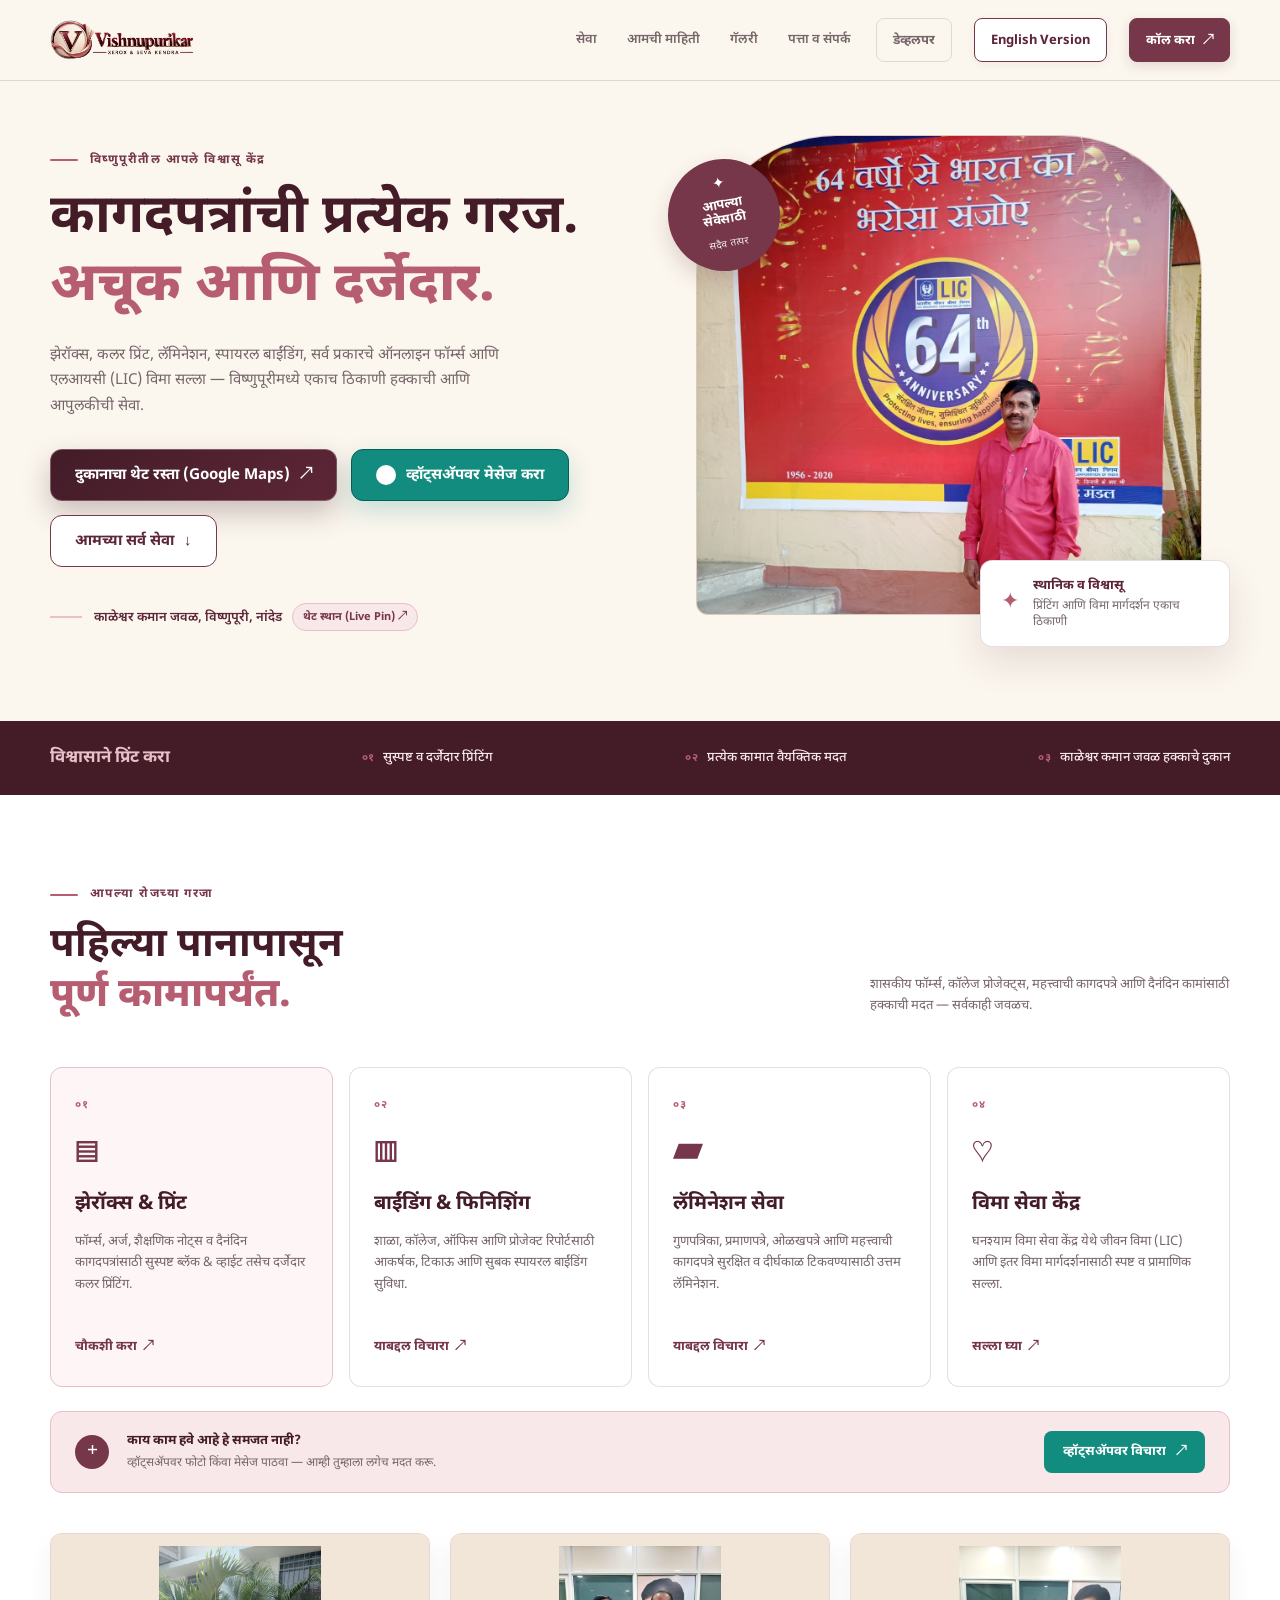
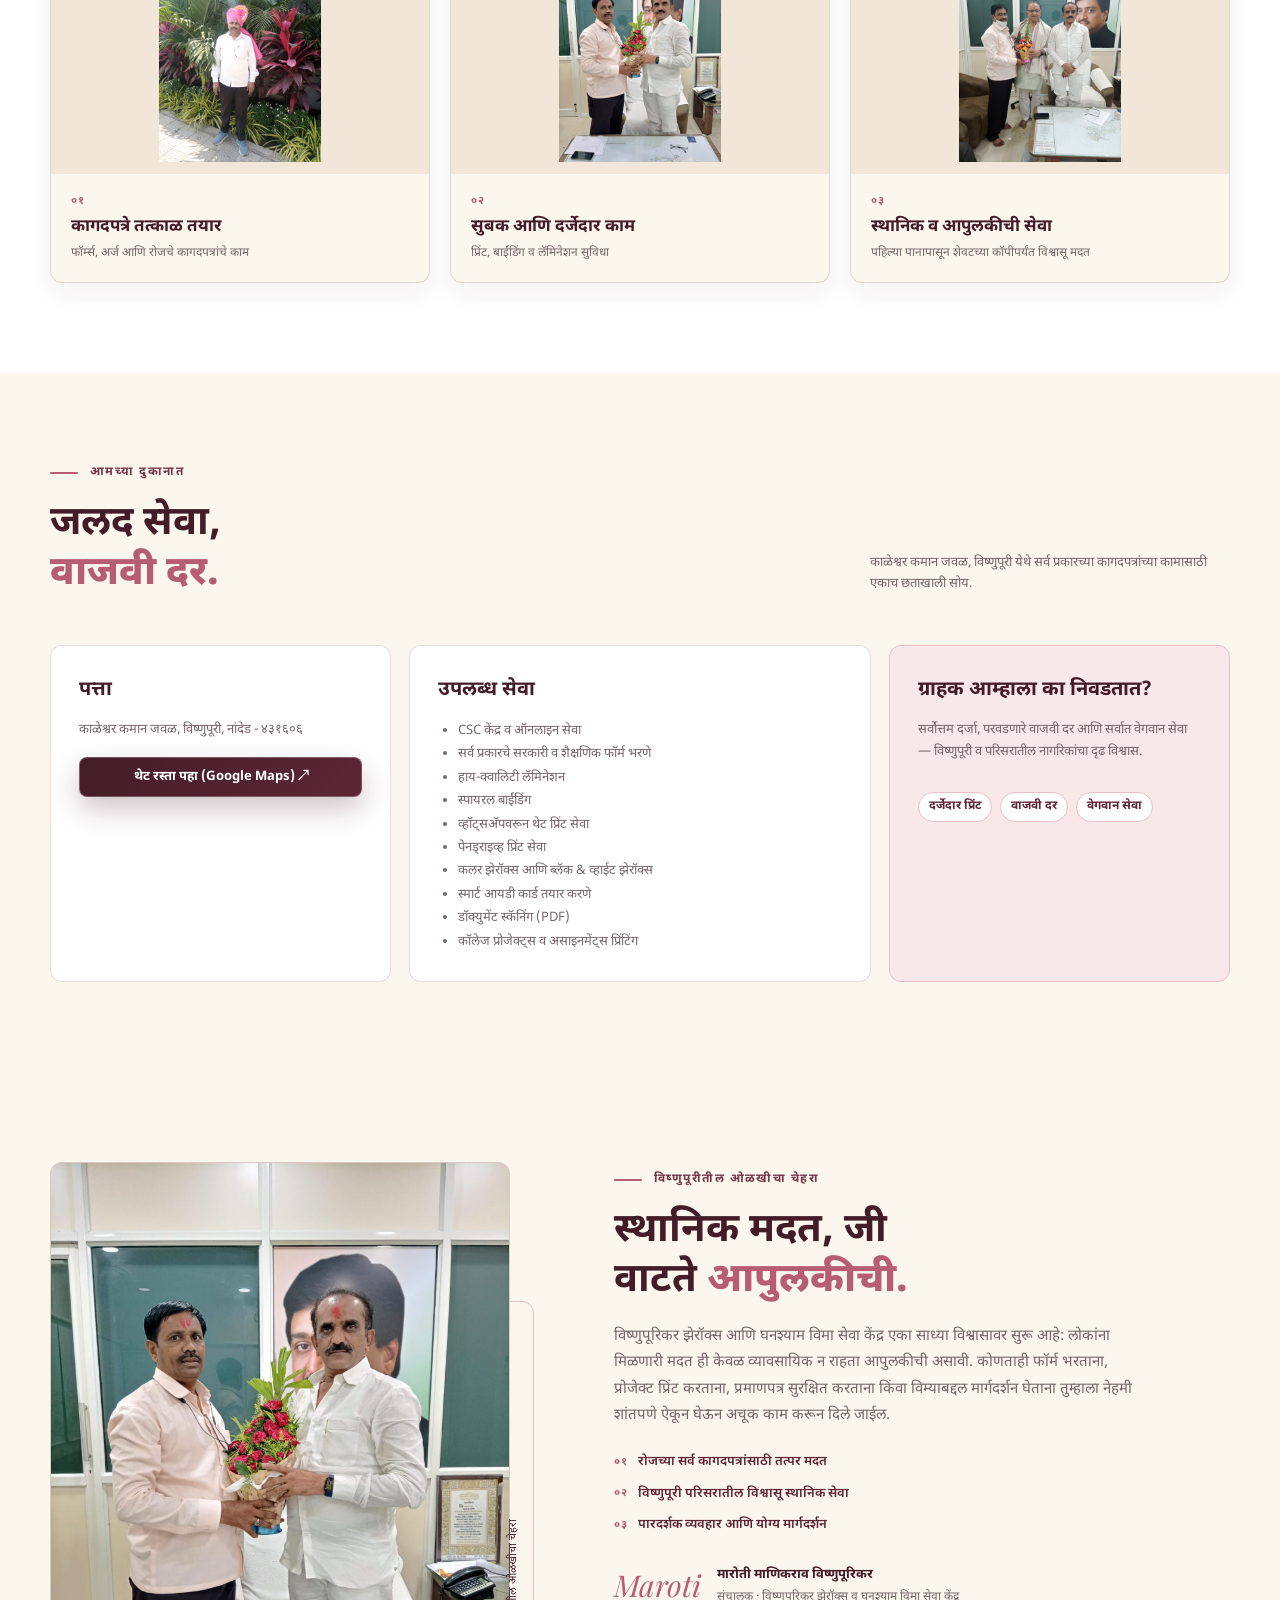
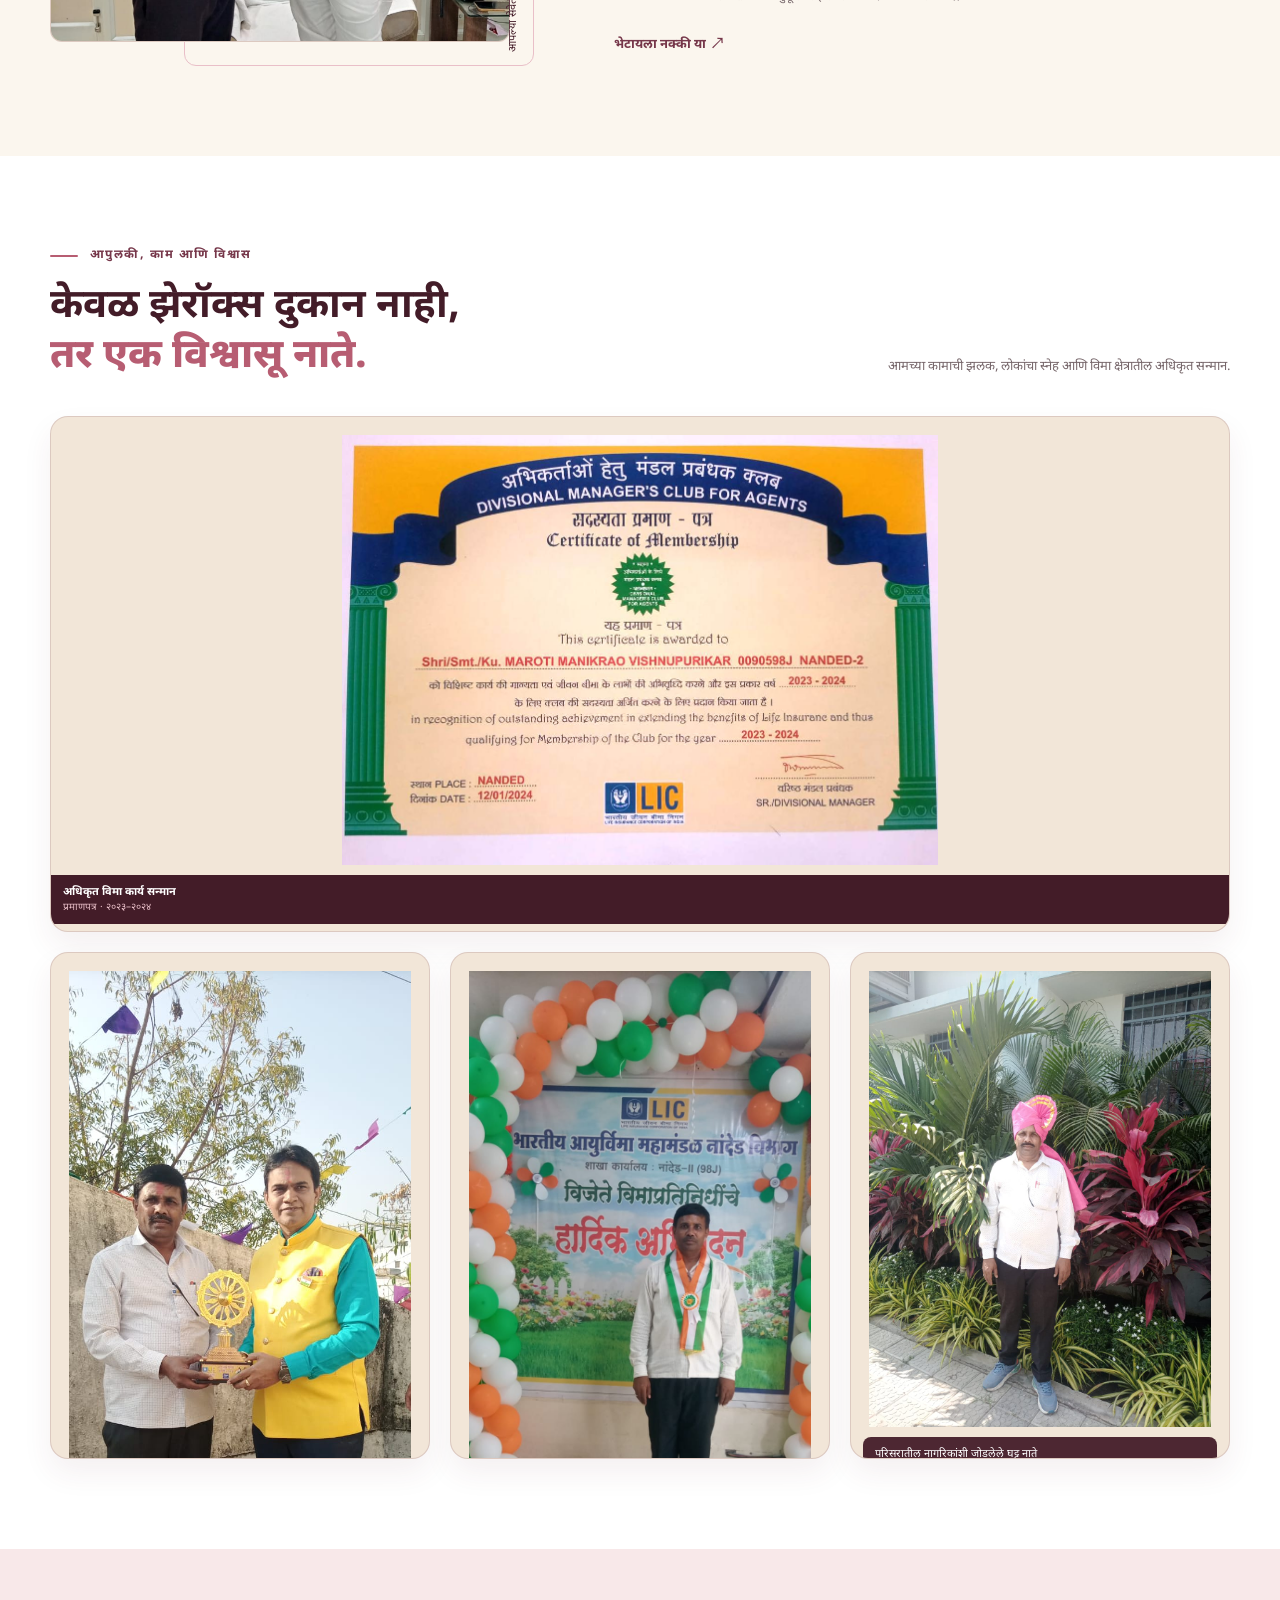
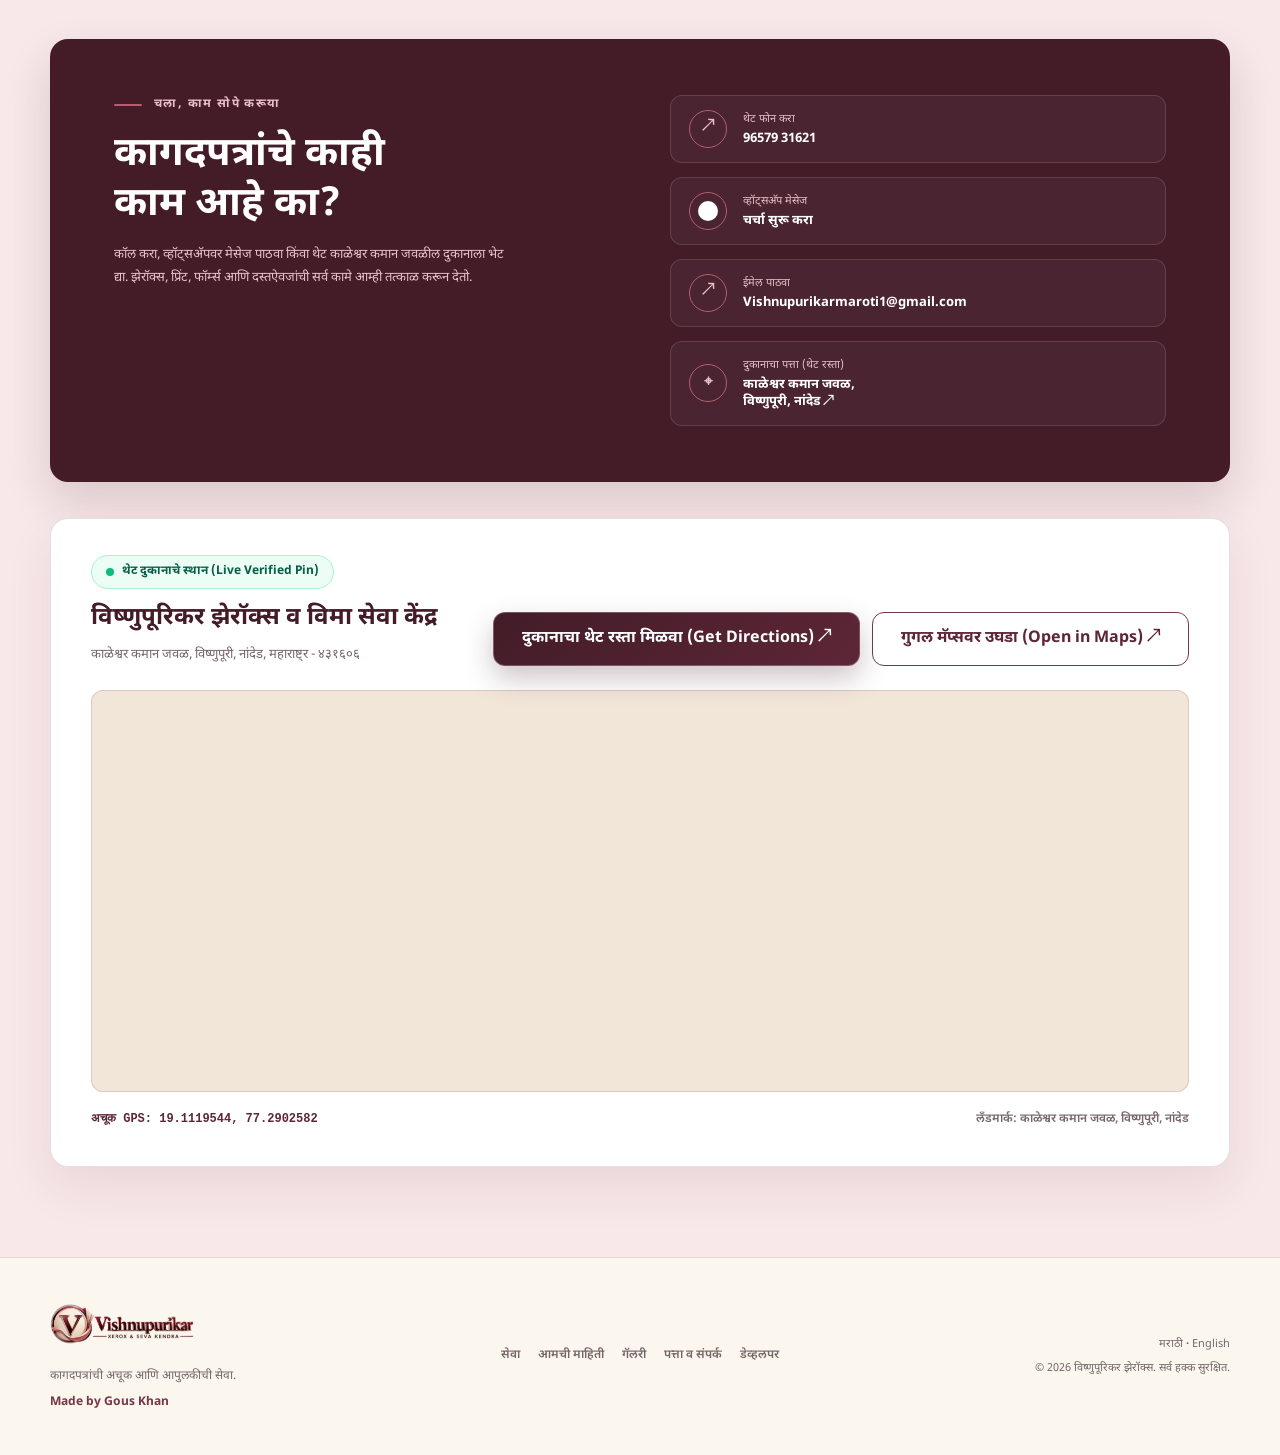
==== commit 455a331c: "fix: remove emojis for professional look, swap hero and story images, and make developer photo compa" ====
--- a/index.html
+++ b/index.html
@@ -14,7 +14,7 @@
     <meta property="og:title" content="विष्णुपूरिकर झेरॉक्स व घनश्याम विमा सेवा केंद्र | नांदेड" />
     <meta property="og:description" content="काळेश्वर कमान जवळ, विष्णुपूरी, नांदेड येथे झेरॉक्स, कलर प्रिंट, लॅमिनेशन, बाईंडिंग व ऑनलाइन फॉर्म्ससाठी आपले विश्वासू केंद्र." />
     <meta property="og:type" content="business.business" />
-    <meta property="og:image" content="images/hero-primary.png" />
+    <meta property="og:image" content="images/owner.jpeg" />
     <title>विष्णुपूरिकर झेरॉक्स | Vishnupurikar Xerox &amp; Seva Kendra</title>
     <link rel="preconnect" href="https://fonts.googleapis.com" />
     <link rel="preconnect" href="https://fonts.gstatic.com" crossorigin />
@@ -29,7 +29,7 @@
       "@type": "LocalBusiness",
       "name": "विष्णुपूरिकर झेरॉक्स व घनश्याम विमा सेवा केंद्र",
       "alternateName": "Vishnupurikar Xerox & Ghansham Vima Seva Kendra",
-      "image": "images/hero-primary.png",
+      "image": "images/owner.jpeg",
       "telephone": "+919657931621",
       "email": "Vishnupurikarmaroti1@gmail.com",
       "address": {
@@ -75,10 +75,9 @@
           <a class="nav-link" href="#contact">पत्ता व संपर्क</a>
           <a href="developer.html" class="developer-link">डेव्हलपर</a>
           <button id="lang-toggle-btn" class="lang-toggle-btn" type="button" aria-label="भाषा बदला">
-            <span class="lang-globe">🌐</span>
             <span id="lang-text">English Version</span>
           </button>
-          <a class="nav-call" href="tel:+919657931621">📞 कॉल करा <span>↗</span></a>
+          <a class="nav-call" href="tel:+919657931621">कॉल करा <span>↗</span></a>
         </nav>
       </div>
     </header>
@@ -94,7 +93,7 @@
             </p>
             <div class="hero-actions">
               <a class="button button-location" href="https://www.google.com/maps/dir/?api=1&destination=19.1119544,77.2902582" target="_blank" rel="noreferrer" title="थेट गुगल मॅप्सवर रस्ता पहा">
-                <span class="btn-icon">📍</span> <span class="btn-text">दुकानाचा थेट रस्ता (Google Maps)</span> <span>↗</span>
+                <span class="btn-text">दुकानाचा थेट रस्ता (Google Maps)</span> <span>↗</span>
               </a>
               <a class="button button-whatsapp" href="https://wa.me/919657931621?text=%E0%A4%A8%E0%A4%AE%E0%A4%B8%E0%A5%8D%E0%A4%95%E0%A4%BE%E0%A4%B0%2C%20%E0%A4%AE%E0%A4%B2%E0%A4%BE%20%E0%A4%9D%E0%A5%87%E0%A4%B0%E0%A5%8C%E0%A4%95%E0%A5%8D%E0%A4%B8%20%E0%A4%B5%20%E0%A4%A6%E0%A4%B8%E0%A5%8D%E0%A4%A4%E0%A4%90%E0%A4%B5%E0%A4%9C%20%E0%A4%95%E0%A4%BE%E0%A4%AE%E0%A4%BE%E0%A4%AC%E0%A4%A6%E0%A5%8D%E0%A4%A6%E0%A4%B2%20%E0%A4%AE%E0%A4%BE%E0%A4%B9%E0%A4%BF%E0%A4%A4%E0%A5%80%20%E0%A4%B9%E0%A4%B5%E0%A5%80%20%E0%A4%86%E0%A4%B9%E0%A5%87." target="_blank" rel="noreferrer">
                 <img class="icon-whatsapp" src="images/whatsapp.svg" alt="" /> <span class="btn-text">व्हॉट्सअ‍ॅपवर मेसेज करा</span>
@@ -106,14 +105,14 @@
             <div class="hero-note">
               <span class="note-line"></span>
               <a class="hero-map-link" href="https://www.google.com/maps/dir/?api=1&destination=19.1119544,77.2902582" target="_blank" rel="noreferrer" title="गुगल मॅप्स उघडा">
-                <span>📍 काळेश्वर कमान जवळ, विष्णुपूरी, नांदेड</span>
+                <span>काळेश्वर कमान जवळ, विष्णुपूरी, नांदेड</span>
                 <span class="map-badge">थेट स्थान (Live Pin) ↗</span>
               </a>
             </div>
           </div>
           <div class="hero-visual">
             <div class="hero-image-wrap">
-              <img src="images/hero-primary.png" alt="मारोती माणिकराव विष्णुपूरिकर" />
+              <img src="images/owner.jpeg" alt="मारोती माणिकराव विष्णुपूरिकर - विष्णुपूरिकर झेरॉक्स" />
             </div>
             <div class="hero-stamp">
               <span class="stamp-star">✦</span>
@@ -212,7 +211,7 @@
               <h3>पत्ता</h3>
               <p>काळेश्वर कमान जवळ, विष्णुपूरी, नांदेड - ४३१६०६</p>
               <a class="button button-location button-sm" href="https://www.google.com/maps/dir/?api=1&destination=19.1119544,77.2902582" target="_blank" rel="noreferrer">
-                <span>📍</span> थेट रस्ता पहा (Google Maps) <span>↗</span>
+                <span>थेट रस्ता पहा (Google Maps) ↗</span>
               </a>
             </article>
             <article class="detail-card">
@@ -234,9 +233,9 @@
               <h3>ग्राहक आम्हाला का निवडतात?</h3>
               <p>सर्वोत्तम दर्जा, परवडणारे वाजवी दर आणि सर्वात वेगवान सेवा — विष्णुपूरी व परिसरातील नागरिकांचा दृढ विश्वास.</p>
               <div class="detail-badge-wrap">
-                <span class="badge-tag">✓ दर्जेदार प्रिंट</span>
-                <span class="badge-tag">✓ वाजवी दर</span>
-                <span class="badge-tag">✓ वेगवान सेवा</span>
+                <span class="badge-tag">दर्जेदार प्रिंट</span>
+                <span class="badge-tag">वाजवी दर</span>
+                <span class="badge-tag">वेगवान सेवा</span>
               </div>
             </article>
           </div>
@@ -246,7 +245,7 @@
       <section id="story" class="section story-section">
         <div class="container story-grid">
           <div class="story-image">
-            <img src="images/owner.jpeg" alt="मारोती माणिकराव विष्णुपूरिकर" />
+            <img src="images/hero-primary.png" alt="मारोती माणिकराव विष्णुपूरिकर" />
             <span class="image-caption">आपल्या सेवेतील ओळखीचा चेहरा</span>
           </div>
           <div class="story-copy">
@@ -298,11 +297,11 @@
             <p>कॉल करा, व्हॉट्सअ‍ॅपवर मेसेज पाठवा किंवा थेट काळेश्वर कमान जवळील दुकानाला भेट द्या. झेरॉक्स, प्रिंट, फॉर्म्स आणि दस्तऐवजांची सर्व कामे आम्ही तत्काळ करून देतो.</p>
           </div>
           <div class="contact-actions">
-            <a class="contact-action" href="tel:+919657931621"><span class="action-symbol">📞</span><span><small>थेट फोन करा</small><strong>96579 31621</strong></span></a>
+            <a class="contact-action" href="tel:+919657931621"><span class="action-symbol">↗</span><span><small>थेट फोन करा</small><strong>96579 31621</strong></span></a>
             <a class="contact-action" href="https://wa.me/919657931621" target="_blank" rel="noreferrer"><span class="action-symbol"><img class="icon-whatsapp" src="images/whatsapp.svg" alt="" /></span><span><small>व्हॉट्सअ‍ॅप मेसेज</small><strong>चर्चा सुरू करा</strong></span></a>
-            <a class="contact-action" href="mailto:Vishnupurikarmaroti1@gmail.com"><span class="action-symbol">✉</span><span><small>ईमेल पाठवा</small><strong>Vishnupurikarmaroti1@gmail.com</strong></span></a>
+            <a class="contact-action" href="mailto:Vishnupurikarmaroti1@gmail.com"><span class="action-symbol">↗</span><span><small>ईमेल पाठवा</small><strong>Vishnupurikarmaroti1@gmail.com</strong></span></a>
             <a class="contact-action contact-address-link" href="https://www.google.com/maps/dir/?api=1&destination=19.1119544,77.2902582" target="_blank" rel="noreferrer">
-              <span class="action-symbol">📍</span>
+              <span class="action-symbol">⌖</span>
               <span><small>दुकानाचा पत्ता (थेट रस्ता)</small><strong>काळेश्वर कमान जवळ,<br />विष्णुपूरी, नांदेड <span>↗</span></strong></span>
             </a>
           </div>
@@ -320,10 +319,10 @@
             </div>
             <div class="map-buttons">
               <a class="button button-location button-lg" href="https://www.google.com/maps/dir/?api=1&destination=19.1119544,77.2902582" target="_blank" rel="noreferrer">
-                <span class="btn-icon">📍</span> दुकानाचा थेट रस्ता मिळवा (Get Directions) <span>↗</span>
+                <span>दुकानाचा थेट रस्ता मिळवा (Get Directions) ↗</span>
               </a>
               <a class="button button-quiet button-lg" href="https://www.google.com/maps?q=19.1119544,77.2902582&z=17&hl=en" target="_blank" rel="noreferrer">
-                <span>🗺️</span> गुगल मॅप्सवर उघडा (Open in Maps) <span>↗</span>
+                <span>गुगल मॅप्सवर उघडा (Open in Maps) ↗</span>
               </a>
             </div>
           </div>
@@ -341,7 +340,7 @@
             ></iframe>
           </div>
           <div class="map-footer">
-            <span class="map-coord">📍 अचूक GPS: 19.1119544, 77.2902582</span>
+            <span class="map-coord">अचूक GPS: 19.1119544, 77.2902582</span>
             <span class="map-landmark">लँडमार्क: काळेश्वर कमान जवळ, विष्णुपूरी, नांदेड</span>
           </div>
         </div>
--- a/styles.css
+++ b/styles.css
@@ -132,7 +132,7 @@
   border-color: var(--rose-500);
 }
 
-/* Big Language Switcher Button */
+/* Big Language Switcher Button (Clean, Professional, No Emoji) */
 .lang-toggle-btn {
   background: var(--white);
   color: var(--rose-900);
@@ -144,9 +144,6 @@
   background: var(--rose-100);
   border-color: var(--rose-900);
   transform: translateY(-1px);
-}
-.lang-globe {
-  font-size: 15px;
 }
 
 /* Nav Call Button */
@@ -204,7 +201,7 @@
   box-shadow: 0 10px 24px rgba(93, 38, 55, .14);
 }
 
-/* Standout Big Location Button */
+/* Standout Big Location Button (Clean, Professional, No Emoji) */
 .button-location {
   background: linear-gradient(135deg, var(--rose-950) 0%, var(--rose-900) 100%);
   color: var(--white);
@@ -215,15 +212,6 @@
   background: linear-gradient(135deg, #2b0e18 0%, var(--rose-950) 100%);
   box-shadow: 0 14px 32px rgba(67, 28, 40, .36);
   color: var(--white);
-}
-.button-location .btn-icon {
-  font-size: 19px;
-  line-height: 1;
-  animation: pinHop 2s infinite ease-in-out;
-}
-@keyframes pinHop {
-  0%, 100% { transform: translateY(0); }
-  50% { transform: translateY(-4px); }
 }
 
 /* Big WhatsApp Button */
@@ -403,6 +391,7 @@
   font-weight: 700;
 }
 
+/* Hero Visual with Swapped Red Image */
 .hero-visual {
   position: relative;
   padding: 0 28px 32px 0;
@@ -417,8 +406,8 @@
 .hero-image-wrap img {
   width: 100%;
   height: 100%;
-  object-fit: contain;
-  object-position: center top;
+  object-fit: cover;
+  object-position: center 15%;
 }
 .hero-stamp {
   position: absolute;
@@ -669,7 +658,7 @@
 }
 
 /* ==========================================================================
-   OUR STORY SECTION
+   OUR STORY SECTION (With Swapped Flowers Presentation Image)
    ========================================================================== */
 .story-section { background: var(--cream); }
 .story-grid {
@@ -682,7 +671,8 @@
 .story-image img {
   width: 100%;
   height: 480px;
-  object-fit: contain;
+  object-fit: cover;
+  object-position: center top;
   border-radius: var(--radius-md);
   background: var(--cream-deep);
   border: 1px solid var(--line);
@@ -860,7 +850,8 @@
   border: 1.5px solid var(--rose-500);
   border-radius: 50%;
   color: var(--rose-200);
-  font-size: 16px;
+  font-size: 15px;
+  font-weight: 700;
 }
 .contact-action small { color: var(--rose-200); font-size: 11px; display: block; }
 .contact-action strong { color: var(--white); font-size: var(--text-sm); display: block; line-height: 1.35; margin-top: 2px; }
@@ -954,6 +945,216 @@
 }
 .map-landmark {
   font-weight: 600;
+}
+
+/* ==========================================================================
+   DEVELOPER PAGE STYLING (Compact, small & properly proportioned photo)
+   ========================================================================== */
+.developer-main { background: var(--cream); }
+.developer-hero-wrap {
+  display: grid;
+  grid-template-columns: 1.15fr .85fr;
+  gap: 48px;
+  align-items: center;
+}
+.developer-intro h1 {
+  font-size: clamp(34px, 4vw, 54px);
+  margin-bottom: 10px;
+  line-height: 1.15;
+  color: var(--rose-950);
+}
+.developer-intro h2 {
+  font-size: clamp(18px, 2vw, 24px);
+  margin-bottom: 16px;
+  color: var(--rose-800);
+  font-weight: 600;
+  line-height: 1.35;
+}
+.developer-intro p {
+  color: var(--muted);
+  max-width: 580px;
+  font-size: var(--text-base);
+  line-height: 1.7;
+}
+.developer-actions {
+  display: flex;
+  gap: 14px;
+  flex-wrap: wrap;
+  margin-top: 24px;
+}
+.developer-meta {
+  display: flex;
+  flex-wrap: wrap;
+  gap: 18px;
+  margin-top: 20px;
+  color: var(--rose-900);
+  font-size: var(--text-sm);
+  font-weight: 700;
+}
+
+/* Compact, Small Developer Photo Card */
+.developer-visual {
+  display: flex;
+  flex-direction: column;
+  align-items: center;
+  gap: 20px;
+  max-width: 380px;
+  margin: 0 auto;
+}
+.developer-photo {
+  width: 220px;
+  height: 220px;
+  overflow: hidden;
+  border-radius: var(--radius-lg);
+  border: 3px solid var(--white);
+  background: var(--cream-deep);
+  box-shadow: 0 14px 32px rgba(93, 38, 55, .15);
+}
+.developer-photo img {
+  width: 100%;
+  height: 100%;
+  object-fit: cover;
+  object-position: center 25%;
+}
+.developer-card {
+  width: 100%;
+  background: var(--rose-950);
+  color: var(--white);
+  border-radius: var(--radius-lg);
+  padding: 24px 28px;
+  box-shadow: 0 16px 36px rgba(67, 28, 40, .14);
+}
+.developer-badge {
+  display: inline-flex;
+  align-items: center;
+  justify-content: center;
+  padding: 6px 14px;
+  border-radius: var(--radius-pill);
+  background: var(--rose-100);
+  color: var(--rose-900);
+  font-size: 11px;
+  font-weight: 700;
+  letter-spacing: .1em;
+  text-transform: uppercase;
+}
+.developer-card ul {
+  margin: 14px 0 0;
+  padding-left: 20px;
+  color: var(--rose-100);
+  list-style: disc;
+  line-height: 1.85;
+  font-size: var(--text-sm);
+}
+
+.light-panel { background: var(--rose-100); }
+.summary-copy {
+  color: var(--muted);
+  font-size: var(--text-base);
+  line-height: 1.85;
+  max-width: 900px;
+}
+.narrow-heading { margin-bottom: 24px; }
+.skills-grid {
+  display: grid;
+  grid-template-columns: repeat(3, minmax(0, 1fr));
+  gap: 18px;
+}
+.skill-box {
+  background: var(--white);
+  border: 1px solid var(--line);
+  padding: 24px;
+  border-radius: var(--radius-md);
+}
+.skill-box h3 {
+  margin-bottom: 8px;
+  color: var(--rose-950);
+  font-size: var(--text-lg);
+}
+.skill-box p {
+  margin: 0;
+  color: var(--muted);
+  font-size: var(--text-sm);
+  line-height: 1.65;
+}
+
+.timeline { display: grid; gap: 16px; }
+.timeline-item {
+  display: grid;
+  grid-template-columns: 160px 1fr;
+  gap: 20px;
+  padding: 20px 0;
+  border-top: 1px solid rgba(93, 38, 55, .15);
+}
+.time-tag {
+  display: inline-flex;
+  align-items: center;
+  justify-content: center;
+  height: 32px;
+  padding: 0 12px;
+  border-radius: var(--radius-pill);
+  background: var(--rose-800);
+  color: var(--white);
+  font-size: 11px;
+  font-weight: 700;
+  align-self: flex-start;
+}
+.timeline-item h3 {
+  margin-bottom: 6px;
+  color: var(--rose-950);
+  font-size: var(--text-lg);
+}
+.timeline-item p { margin: 0; color: var(--muted); line-height: 1.7; font-size: var(--text-sm); }
+
+.project-grid {
+  display: grid;
+  grid-template-columns: repeat(3, minmax(0, 1fr));
+  gap: 18px;
+}
+.project-card {
+  background: var(--white);
+  border: 1px solid var(--line);
+  border-radius: var(--radius-md);
+  padding: 24px;
+}
+.project-date {
+  display: inline-block;
+  margin-bottom: 10px;
+  color: var(--rose-800);
+  font-size: 11px;
+  font-weight: 700;
+  letter-spacing: .08em;
+  text-transform: uppercase;
+}
+.project-card h3 {
+  margin-bottom: 8px;
+  color: var(--rose-950);
+  font-size: var(--text-lg);
+}
+.project-card p { margin: 0; color: var(--muted); line-height: 1.7; font-size: var(--text-sm); }
+
+.education-grid {
+  display: grid;
+  grid-template-columns: repeat(2, minmax(0, 1fr));
+  gap: 18px;
+}
+.edu-card {
+  background: var(--white);
+  border: 1px solid var(--line);
+  border-radius: var(--radius-md);
+  padding: 22px;
+}
+.edu-card h3 {
+  margin-bottom: 8px;
+  color: var(--rose-950);
+  font-size: var(--text-md);
+}
+.edu-card p { margin: 0 0 6px; color: var(--muted); font-size: var(--text-sm); line-height: 1.6; }
+.cert-list {
+  margin: 0;
+  padding-left: 20px;
+  color: var(--muted);
+  line-height: 1.9;
+  font-size: var(--text-sm);
 }
 
 /* ==========================================================================
@@ -1003,6 +1204,11 @@
   .map-header { flex-direction: column; align-items: flex-start; }
   .map-buttons { width: 100%; }
   .map-buttons .button { width: 100%; }
+  
+  .developer-hero-wrap { grid-template-columns: 1fr; gap: 32px; }
+  .developer-visual { max-width: 100%; }
+  .skills-grid, .project-grid { grid-template-columns: 1fr 1fr; }
+  .education-grid { grid-template-columns: 1fr; }
 }
 
 @media (max-width: 680px) {
@@ -1049,4 +1255,8 @@
   .footer-grid { grid-template-columns: 1fr; gap: 24px; text-align: left; }
   .footer-links { justify-content: flex-start; flex-wrap: wrap; }
   .footer-meta { justify-items: start; }
-}
+
+  .skills-grid, .project-grid { grid-template-columns: 1fr; }
+  .timeline-item { grid-template-columns: 1fr; gap: 10px; }
+  .developer-photo { width: 190px; height: 190px; }
+}
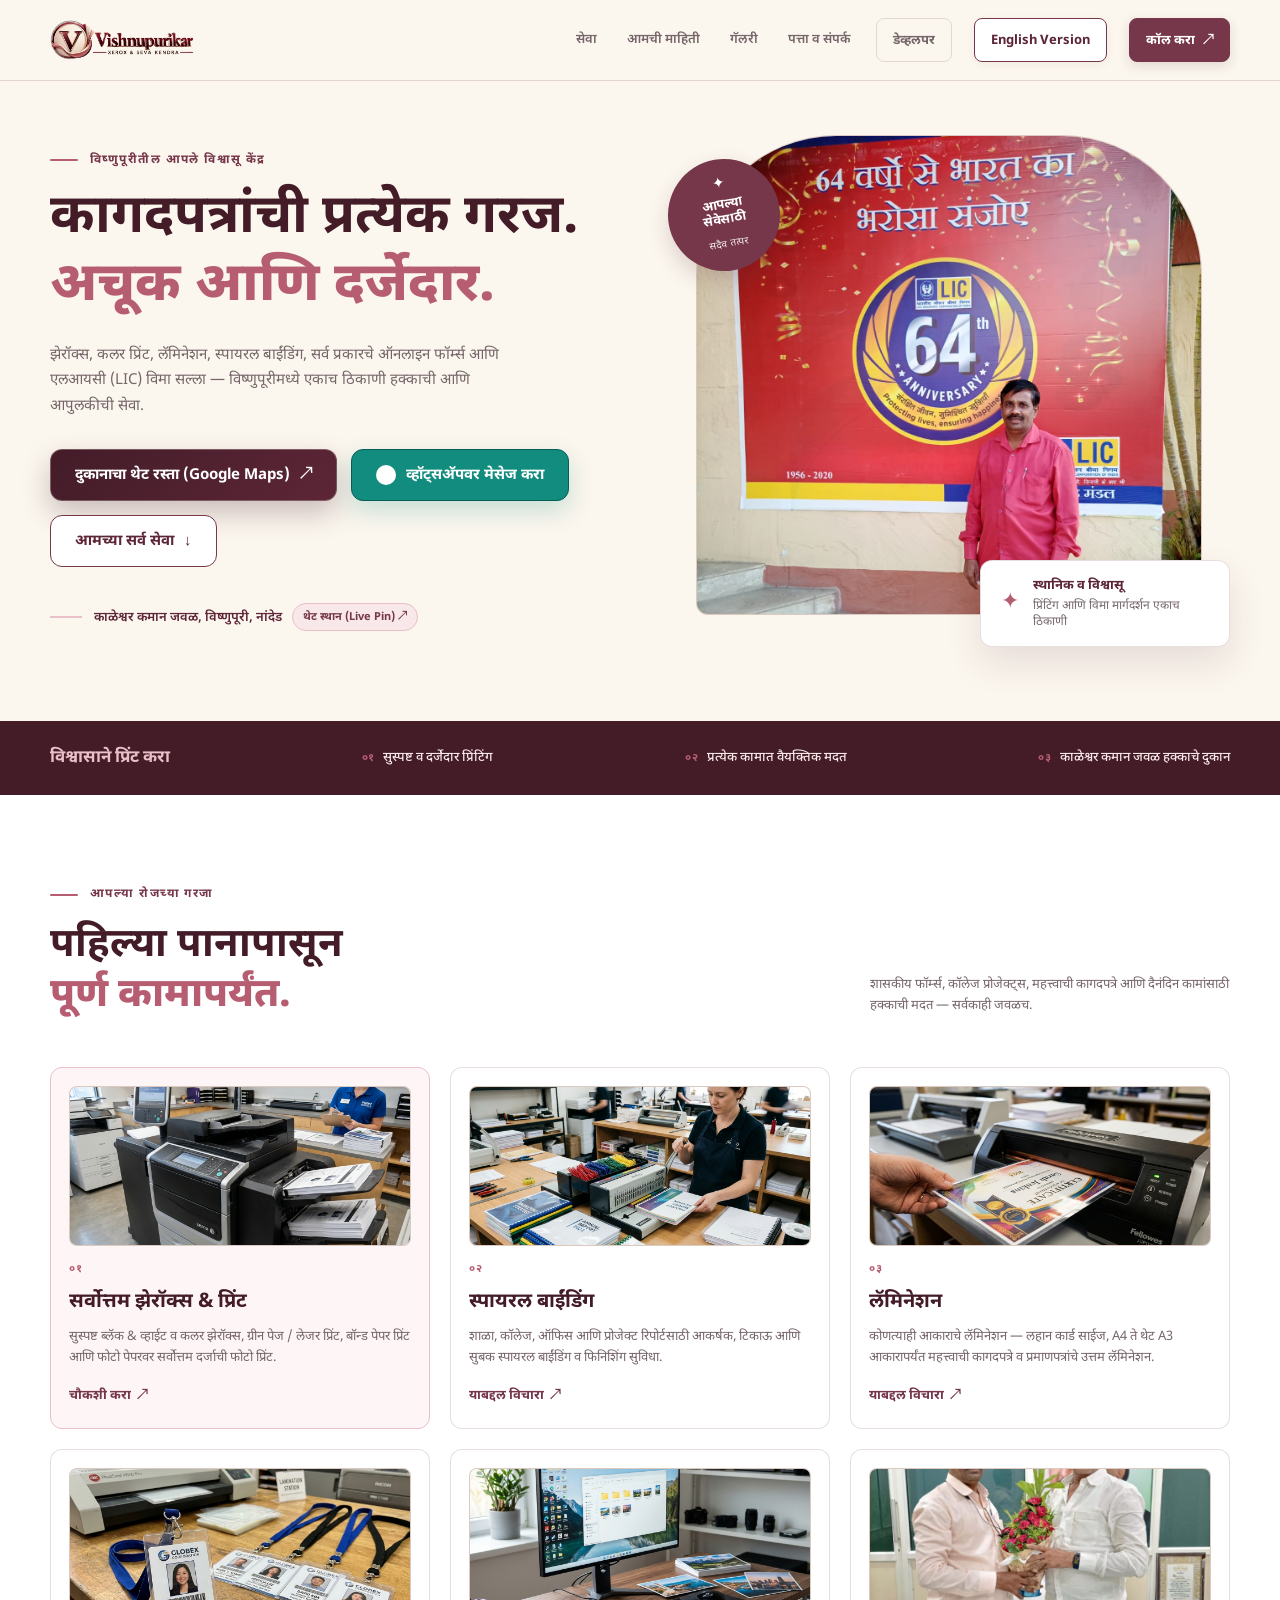
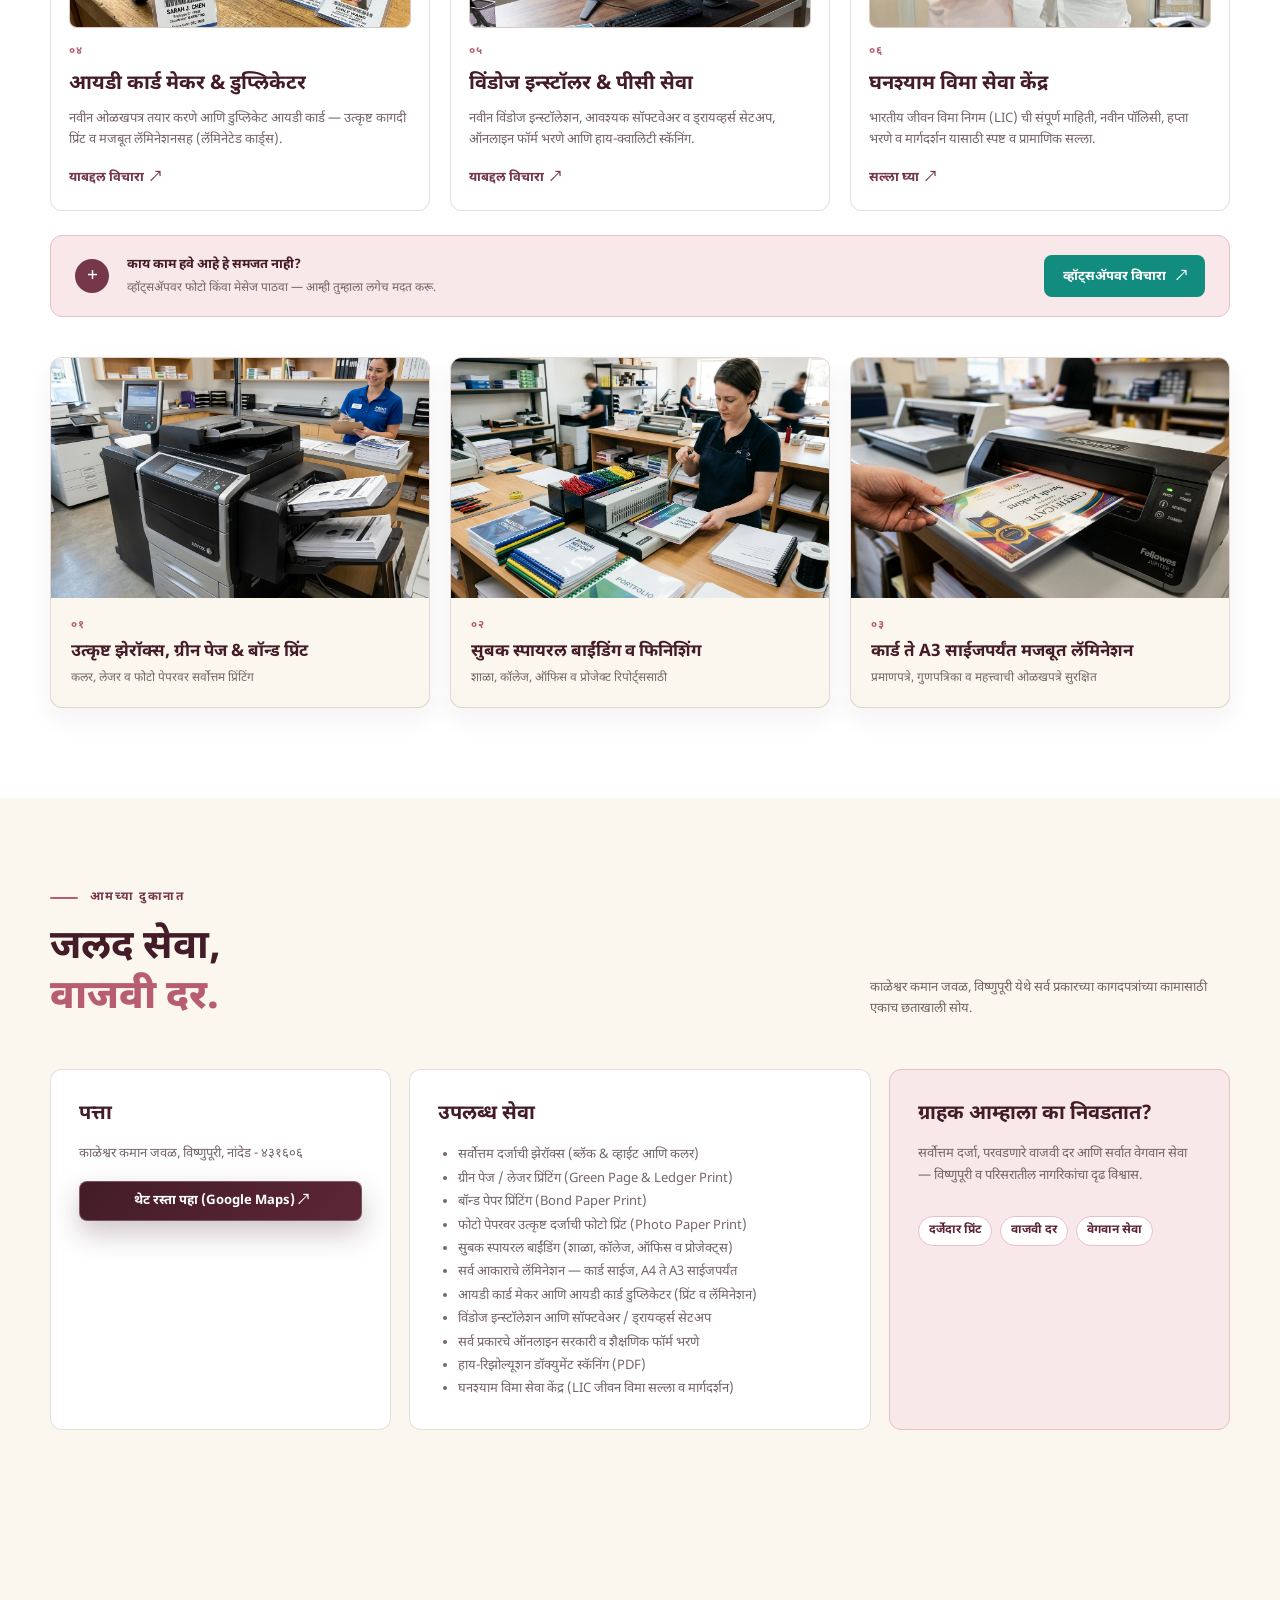
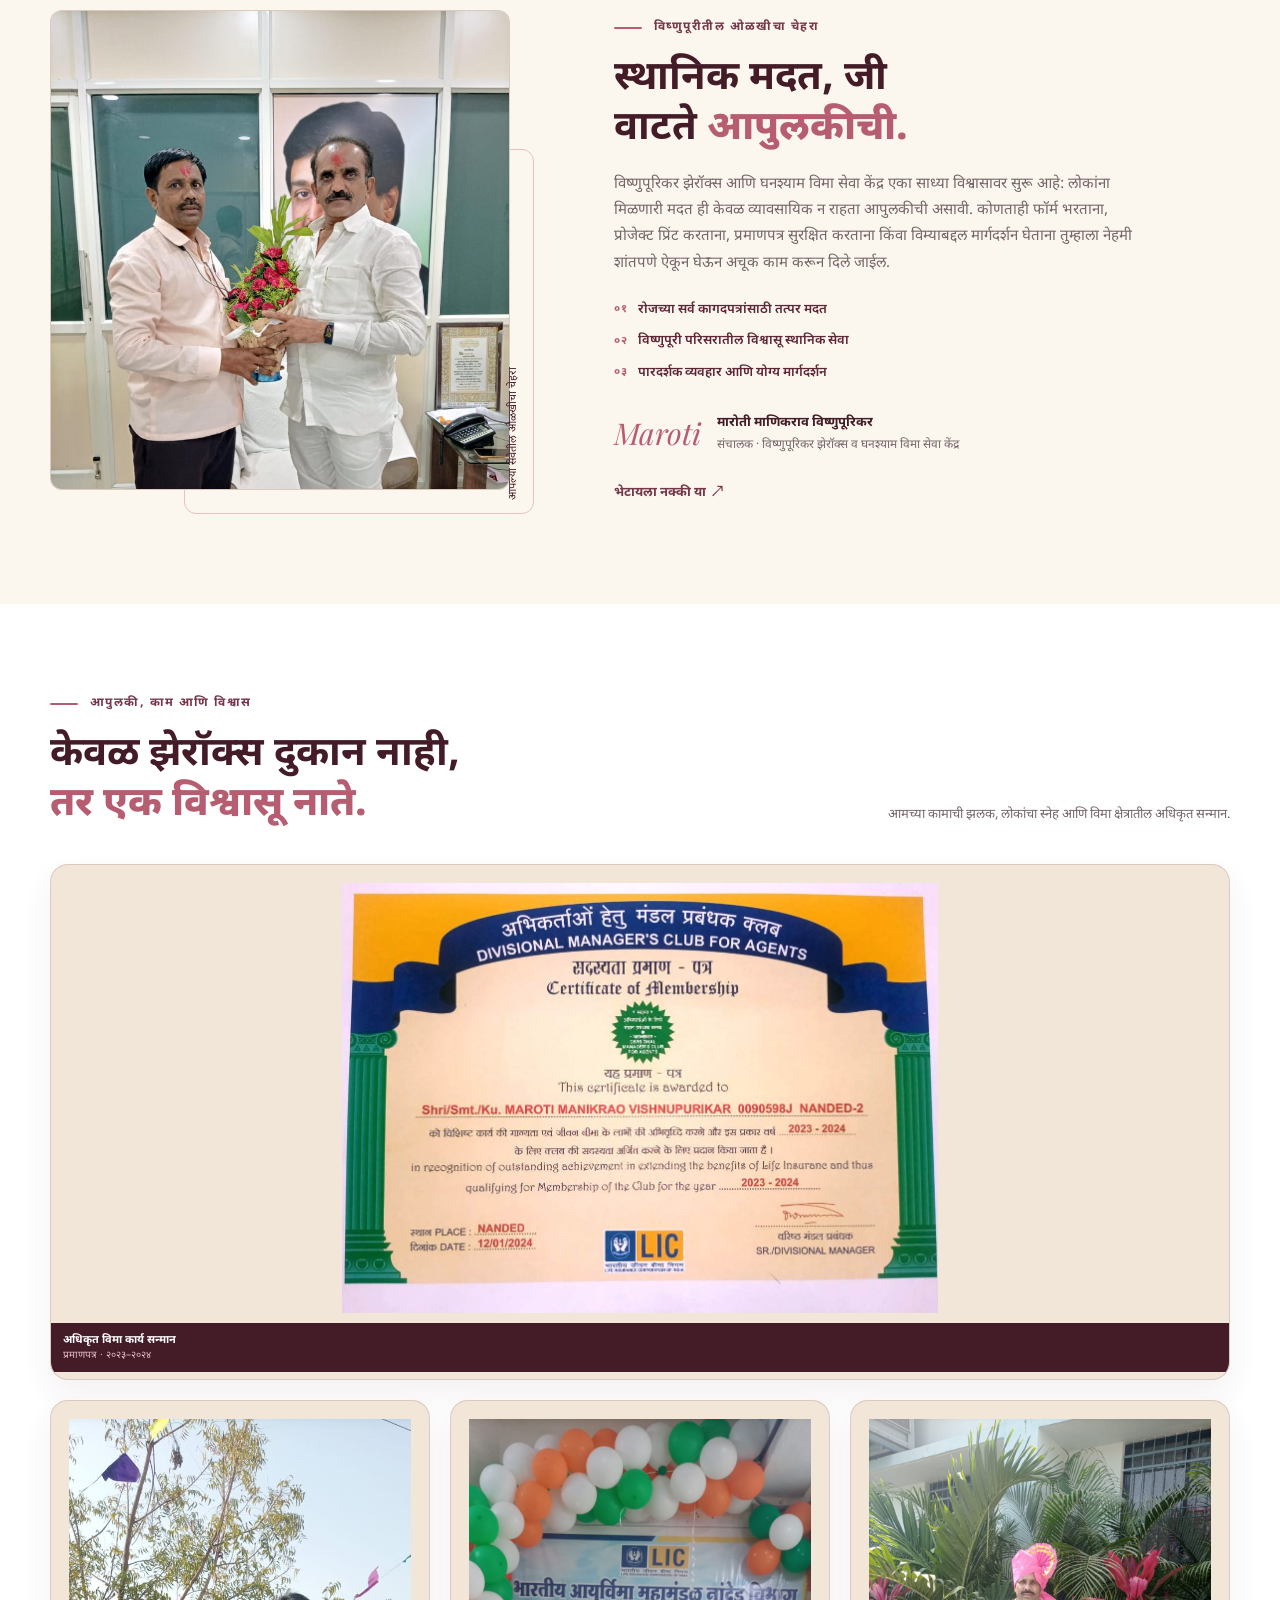
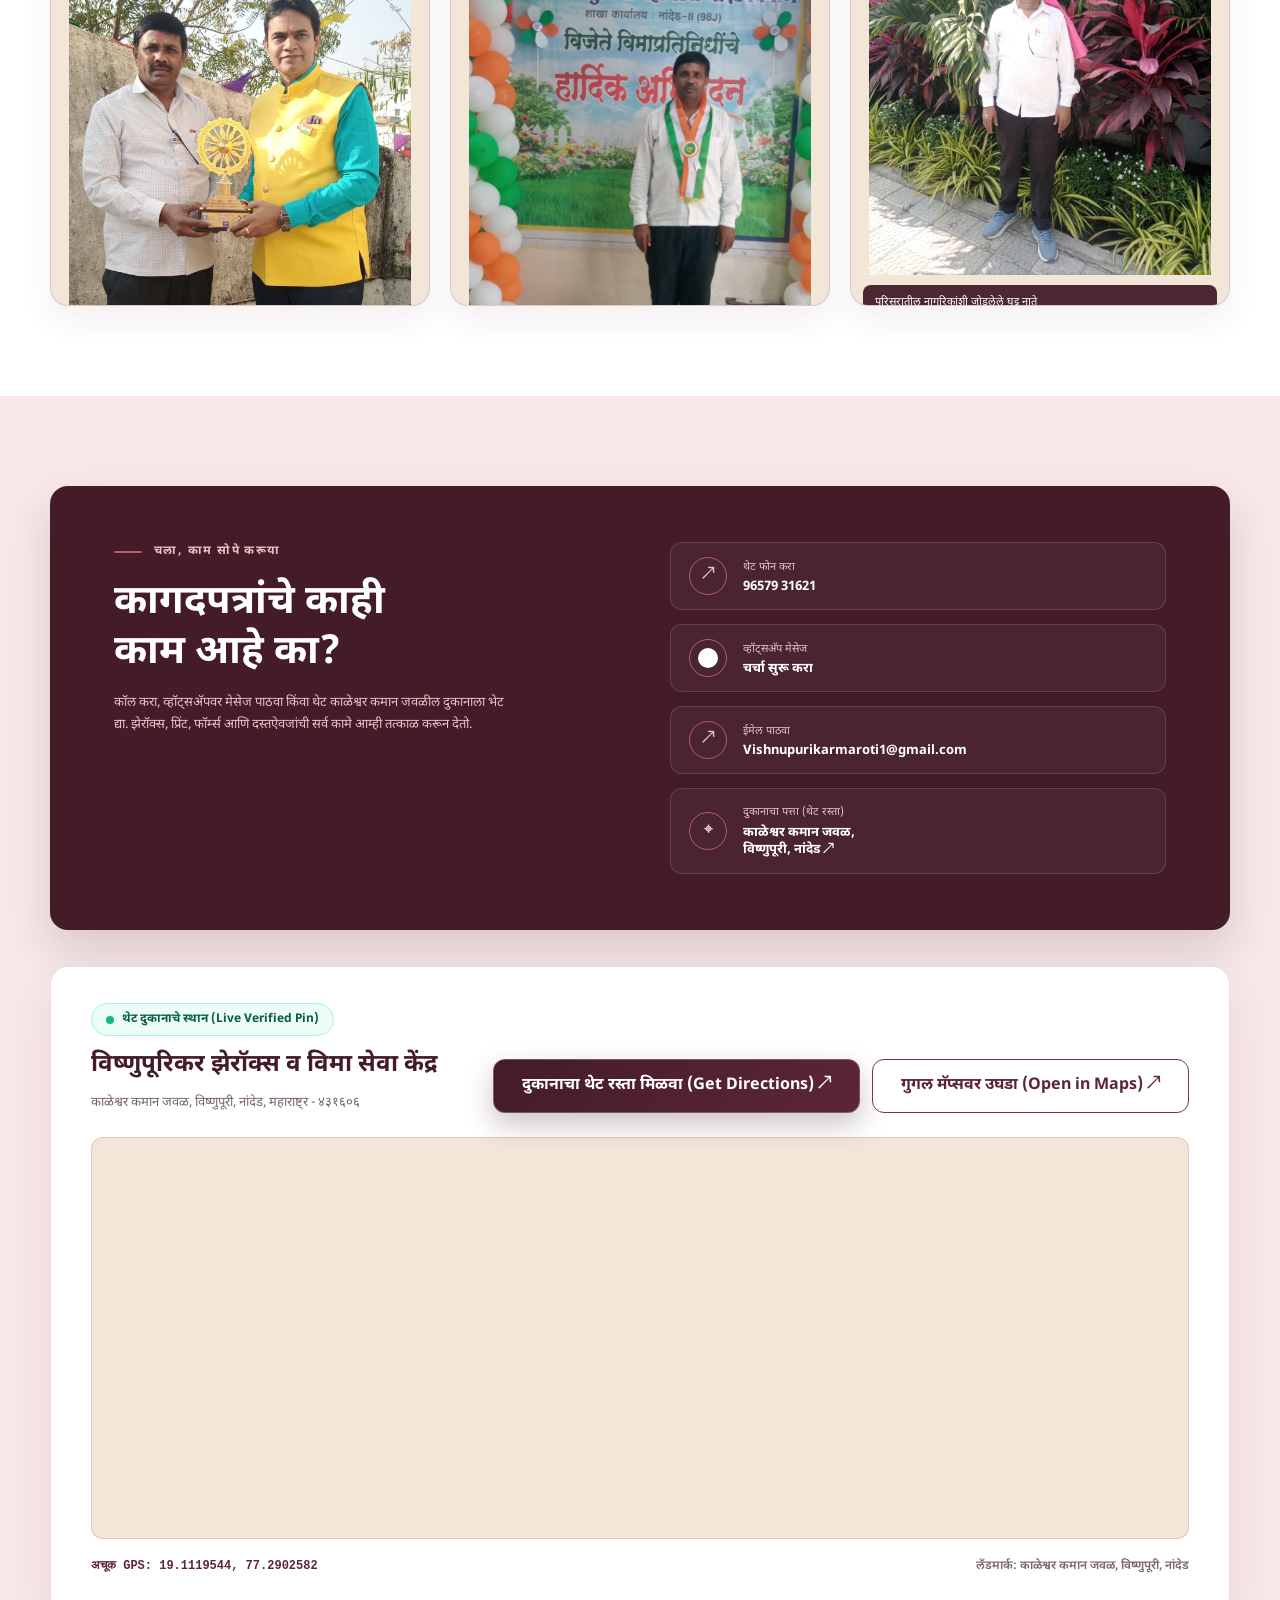
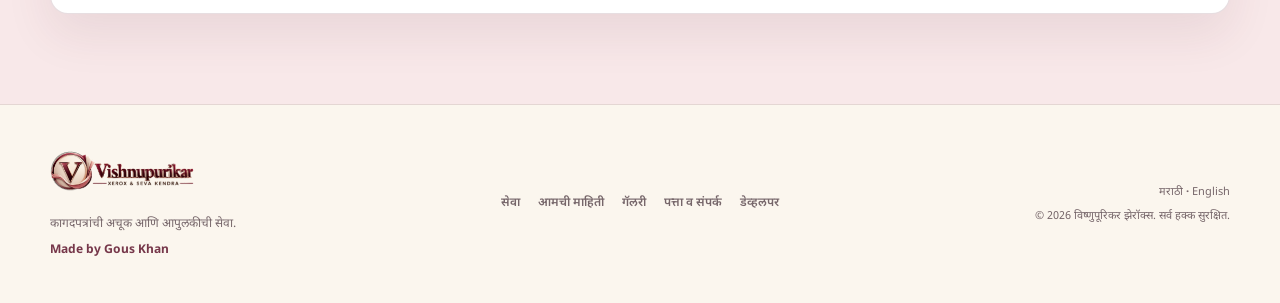
==== commit aebd685c: "feat: add real equipment images, full expanded services catalog, compact developer portfolio with ha" ====
--- a/index.html
+++ b/index.html
@@ -147,31 +147,57 @@
           </div>
           <div class="service-grid">
             <article class="service-card service-featured">
+              <div class="service-card-media">
+                <img src="images/xerox-machine-pro.jpg" alt="सर्वोत्तम झेरॉक्स व प्रिंटिंग" />
+              </div>
               <div class="service-number">०१</div>
-              <div class="service-icon">▤</div>
-              <h3>झेरॉक्स &amp; प्रिंट</h3>
-              <p>फॉर्म्स, अर्ज, शैक्षणिक नोट्स व दैनंदिन कागदपत्रांसाठी सुस्पष्ट ब्लॅक &amp; व्हाईट तसेच दर्जेदार कलर प्रिंटिंग.</p>
+              <h3>सर्वोत्तम झेरॉक्स &amp; प्रिंट</h3>
+              <p>सुस्पष्ट ब्लॅक &amp; व्हाईट व कलर झेरॉक्स, ग्रीन पेज / लेजर प्रिंट, बॉन्ड पेपर प्रिंट आणि फोटो पेपरवर सर्वोत्तम दर्जाची फोटो प्रिंट.</p>
               <a href="https://wa.me/919657931621?text=%E0%A4%A8%E0%A4%AE%E0%A4%B8%E0%A5%8D%E0%A4%95%E0%A4%BE%E0%A4%B0%2C%20%E0%A4%AE%E0%A4%B2%E0%A4%BE%20%E0%A4%AA%E0%A5%8D%E0%A4%B0%E0%A4%BF%E0%A4%82%E0%A4%9F%E0%A4%BF%E0%A4%82%E0%A4%97%E0%A4%AC%E0%A4%A6%E0%A5%8D%E0%A4%A6%E0%A4%B2%20%E0%A4%B5%E0%A4%BF%E0%A4%9A%E0%A4%BE%E0%A4%B0%E0%A4%BE%E0%A4%AF%E0%A4%9A%E0%A5%87%20%E0%A4%86%E0%A4%B9%E0%A5%87." target="_blank" rel="noreferrer">चौकशी करा <span>↗</span></a>
             </article>
             <article class="service-card">
+              <div class="service-card-media">
+                <img src="images/spiral-binding-pro.jpg" alt="स्पायरल बाईंडिंग" />
+              </div>
               <div class="service-number">०२</div>
-              <div class="service-icon">▥</div>
-              <h3>बाईंडिंग &amp; फिनिशिंग</h3>
-              <p>शाळा, कॉलेज, ऑफिस आणि प्रोजेक्ट रिपोर्टसाठी आकर्षक, टिकाऊ आणि सुबक स्पायरल बाईंडिंग सुविधा.</p>
+              <h3>स्पायरल बाईंडिंग</h3>
+              <p>शाळा, कॉलेज, ऑफिस आणि प्रोजेक्ट रिपोर्टसाठी आकर्षक, टिकाऊ आणि सुबक स्पायरल बाईंडिंग व फिनिशिंग सुविधा.</p>
               <a href="https://wa.me/919657931621?text=%E0%A4%A8%E0%A4%AE%E0%A4%B8%E0%A5%8D%E0%A4%95%E0%A4%BE%E0%A4%B0%2C%20%E0%A4%AE%E0%A4%B2%E0%A4%BE%20%E0%A4%AC%E0%A4%BE%E0%A4%88%E0%A4%82%E0%A4%A1%E0%A4%BF%E0%A4%82%E0%A4%97%E0%A4%AC%E0%A4%A6%E0%A5%8D%E0%A4%A6%E0%A4%B2%20%E0%A4%B5%E0%A4%BF%E0%A4%9A%E0%A4%BE%E0%A4%B0%E0%A4%BE%E0%A4%AF%E0%A4%9A%E0%A5%87%20%E0%A4%86%E0%A4%B9%E0%A5%87." target="_blank" rel="noreferrer">याबद्दल विचारा <span>↗</span></a>
             </article>
             <article class="service-card">
+              <div class="service-card-media">
+                <img src="images/lamination-pro.jpg" alt="लॅमिनेशन" />
+              </div>
               <div class="service-number">०३</div>
-              <div class="service-icon">▰</div>
-              <h3>लॅमिनेशन सेवा</h3>
-              <p>गुणपत्रिका, प्रमाणपत्रे, ओळखपत्रे आणि महत्त्वाची कागदपत्रे सुरक्षित व दीर्घकाळ टिकवण्यासाठी उत्तम लॅमिनेशन.</p>
+              <h3>लॅमिनेशन</h3>
+              <p>कोणत्याही आकाराचे लॅमिनेशन — लहान कार्ड साईज, A4 ते थेट A3 आकारापर्यंत महत्त्वाची कागदपत्रे व प्रमाणपत्रांचे उत्तम लॅमिनेशन.</p>
               <a href="https://wa.me/919657931621?text=%E0%A4%A8%E0%A4%AE%E0%A4%B8%E0%A5%8D%E0%A4%95%E0%A4%BE%E0%A4%B0%2C%20%E0%A4%AE%E0%A4%B2%E0%A4%BE%20%E0%A4%B2%E0%A5%87%E0%A4%AE%E0%A4%BF%E0%A4%A8%E0%A5%87%E0%A4%B6%E0%A4%A8%E0%A4%AC%E0%A4%A6%E0%A5%8D%E0%A4%A6%E0%A4%B2%20%E0%A4%B5%E0%A4%BF%E0%A4%9A%E0%A4%BE%E0%A4%B0%E0%A4%BE%E0%A4%AF%E0%A4%9A%E0%A5%87%20%E0%A4%86%E0%A4%B9%E0%A5%87." target="_blank" rel="noreferrer">याबद्दल विचारा <span>↗</span></a>
             </article>
             <article class="service-card">
+              <div class="service-card-media">
+                <img src="images/id-card-maker.jpg" alt="आयडी कार्ड मेकर आणि डुप्लिकेटर" />
+              </div>
               <div class="service-number">०४</div>
-              <div class="service-icon">♡</div>
-              <h3>विमा सेवा केंद्र</h3>
-              <p>घनश्याम विमा सेवा केंद्र येथे जीवन विमा (LIC) आणि इतर विमा मार्गदर्शनासाठी स्पष्ट व प्रामाणिक सल्ला.</p>
+              <h3>आयडी कार्ड मेकर &amp; डुप्लिकेटर</h3>
+              <p>नवीन ओळखपत्र तयार करणे आणि डुप्लिकेट आयडी कार्ड — उत्कृष्ट कागदी प्रिंट व मजबूत लॅमिनेशनसह (लॅमिनेटेड कार्ड्स).</p>
+              <a href="https://wa.me/919657931621?text=%E0%A4%A8%E0%A4%AE%E0%A4%B8%E0%A5%8D%E0%A4%95%E0%A4%BE%E0%A4%B0%2C%20%E0%A4%AE%E0%A4%B2%E0%A4%BE%20%E0%A4%86%E0%A4%AF%E0%A4%A1%E0%A5%80%20%E0%A4%95%E0%A4%BE%E0%A4%B0%E0%A5%8D%E0%A4%A1%E0%A4%AC%E0%A4%A6%E0%A5%8D%E0%A4%A6%E0%A4%B2%20%E0%A4%B5%E0%A4%BF%E0%A4%9A%E0%A4%BE%E0%A4%B0%E0%A4%BE%E0%A4%AF%E0%A4%9A%E0%A5%87%20%E0%A4%86%E0%A4%B9%E0%A5%87." target="_blank" rel="noreferrer">याबद्दल विचारा <span>↗</span></a>
+            </article>
+            <article class="service-card">
+              <div class="service-card-media">
+                <img src="images/windows-pc-service.jpg" alt="विंडोज इन्स्टॉलर आणि कॉम्प्युटर सेवा" />
+              </div>
+              <div class="service-number">०५</div>
+              <h3>विंडोज इन्स्टॉलर &amp; पीसी सेवा</h3>
+              <p>नवीन विंडोज इन्स्टॉलेशन, आवश्यक सॉफ्टवेअर व ड्रायव्हर्स सेटअप, ऑनलाइन फॉर्म भरणे आणि हाय-क्वालिटी स्कॅनिंग.</p>
+              <a href="https://wa.me/919657931621?text=%E0%A4%A8%E0%A4%AE%E0%A4%B8%E0%A5%8D%E0%A4%95%E0%A4%BE%E0%A4%B0%2C%20%E0%A4%AE%E0%A4%B2%E0%A4%BE%20%E0%A4%B5%E0%A4%BF%E0%A4%82%E0%A4%A1%E0%A5%8B%E0%A4%9C%20%E0%A4%86%E0%A4%A3%E0%A4%BF%20%E0%A4%B8%E0%A5%89%E0%A4%AB%E0%A5%8D%E0%A4%9F%E0%A4%B5%E0%A5%87%E0%A4%85%E0%A4%B0%20%E0%A4%B8%E0%A5%87%E0%A4%B5%E0%A5%87%E0%A4%AC%E0%A4%A6%E0%A5%8D%E0%A4%A6%E0%A4%B2%20%E0%A4%B5%E0%A4%BF%E0%A4%9A%E0%A4%BE%E0%A4%B0%E0%A4%BE%E0%A4%AF%E0%A4%9A%E0%A5%87%20%E0%A4%86%E0%A4%B9%E0%A5%87." target="_blank" rel="noreferrer">याबद्दल विचारा <span>↗</span></a>
+            </article>
+            <article class="service-card">
+              <div class="service-card-media">
+                <img src="images/hero-primary.png" alt="घनश्याम विमा सेवा केंद्र" />
+              </div>
+              <div class="service-number">०६</div>
+              <h3>घनश्याम विमा सेवा केंद्र</h3>
+              <p>भारतीय जीवन विमा निगम (LIC) ची संपूर्ण माहिती, नवीन पॉलिसी, हप्ता भरणे व मार्गदर्शन यासाठी स्पष्ट व प्रामाणिक सल्ला.</p>
               <a href="#contact">सल्ला घ्या <span>↗</span></a>
             </article>
           </div>
@@ -182,16 +208,16 @@
           </div>
           <div class="service-showcase" aria-label="आमचे काम">
             <article class="showcase-card">
-              <img src="images/WhatsApp Image 2026-10-10 at 12.08.08 PM.jpeg" alt="विष्णुपूरिकर झेरॉक्स सेवा" />
-              <div><span>०१</span><strong>कागदपत्रे तत्काळ तयार</strong><small>फॉर्म्स, अर्ज आणि रोजचे कागदपत्रांचे काम</small></div>
+              <img src="images/xerox-machine-pro.jpg" alt="सर्वोत्तम झेरॉक्स, ग्रीन पेज आणि बॉन्ड पेपर प्रिंट" />
+              <div><span>०१</span><strong>उत्कृष्ट झेरॉक्स, ग्रीन पेज &amp; बॉन्ड प्रिंट</strong><small>कलर, लेजर व फोटो पेपरवर सर्वोत्तम प्रिंटिंग</small></div>
             </article>
             <article class="showcase-card">
-              <img src="images/WhatsApp Image 2026-10-10 at 12.11.18 PM.jpeg" alt="दर्जेदार फिनिशिंग" />
-              <div><span>०२</span><strong>सुबक आणि दर्जेदार काम</strong><small>प्रिंट, बाईंडिंग व लॅमिनेशन सुविधा</small></div>
+              <img src="images/spiral-binding-pro.jpg" alt="सुबक स्पायरल बाईंडिंग व फिनिशिंग" />
+              <div><span>०२</span><strong>सुबक स्पायरल बाईंडिंग व फिनिशिंग</strong><small>शाळा, कॉलेज, ऑफिस व प्रोजेक्ट रिपोर्ट्ससाठी</small></div>
             </article>
             <article class="showcase-card">
-              <img src="images/WhatsApp Image 2026-10-10 at 12.11.30 PM.jpeg" alt="आपुलकीची सेवा" />
-              <div><span>०३</span><strong>स्थानिक व आपुलकीची सेवा</strong><small>पहिल्या पानापासून शेवटच्या कॉपीपर्यंत विश्वासू मदत</small></div>
+              <img src="images/lamination-pro.jpg" alt="कार्ड ते A3 साईजपर्यंत मजबूत लॅमिनेशन" />
+              <div><span>०३</span><strong>कार्ड ते A3 साईजपर्यंत मजबूत लॅमिनेशन</strong><small>प्रमाणपत्रे, गुणपत्रिका व महत्त्वाची ओळखपत्रे सुरक्षित</small></div>
             </article>
           </div>
         </div>
@@ -217,16 +243,17 @@
             <article class="detail-card">
               <h3>उपलब्ध सेवा</h3>
               <ul id="shop-services-list">
-                <li>CSC केंद्र व ऑनलाइन सेवा</li>
-                <li>सर्व प्रकारचे सरकारी व शैक्षणिक फॉर्म भरणे</li>
-                <li>हाय-क्वालिटी लॅमिनेशन</li>
-                <li>स्पायरल बाईंडिंग</li>
-                <li>व्हॉट्सअ‍ॅपवरून थेट प्रिंट सेवा</li>
-                <li>पेनड्राइव्ह प्रिंट सेवा</li>
-                <li>कलर झेरॉक्स आणि ब्लॅक &amp; व्हाईट झेरॉक्स</li>
-                <li>स्मार्ट आयडी कार्ड तयार करणे</li>
-                <li>डॉक्युमेंट स्कॅनिंग (PDF)</li>
-                <li>कॉलेज प्रोजेक्ट्स व असाइनमेंट्स प्रिंटिंग</li>
+                <li>सर्वोत्तम दर्जाची झेरॉक्स (ब्लॅक &amp; व्हाईट आणि कलर)</li>
+                <li>ग्रीन पेज / लेजर प्रिंटिंग (Green Page &amp; Ledger Print)</li>
+                <li>बॉन्ड पेपर प्रिंटिंग (Bond Paper Print)</li>
+                <li>फोटो पेपरवर उत्कृष्ट दर्जाची फोटो प्रिंट (Photo Paper Print)</li>
+                <li>सुबक स्पायरल बाईंडिंग (शाळा, कॉलेज, ऑफिस व प्रोजेक्ट्स)</li>
+                <li>सर्व आकाराचे लॅमिनेशन — कार्ड साईज, A4 ते A3 साईजपर्यंत</li>
+                <li>आयडी कार्ड मेकर आणि आयडी कार्ड डुप्लिकेटर (प्रिंट व लॅमिनेशन)</li>
+                <li>विंडोज इन्स्टॉलेशन आणि सॉफ्टवेअर / ड्रायव्हर्स सेटअप</li>
+                <li>सर्व प्रकारचे ऑनलाइन सरकारी व शैक्षणिक फॉर्म भरणे</li>
+                <li>हाय-रिझोल्यूशन डॉक्युमेंट स्कॅनिंग (PDF)</li>
+                <li>घनश्याम विमा सेवा केंद्र (LIC जीवन विमा सल्ला व मार्गदर्शन)</li>
               </ul>
             </article>
             <article class="detail-card detail-card-highlight">
--- a/styles.css
+++ b/styles.css
@@ -498,15 +498,14 @@
 
 .service-grid {
   display: grid;
-  grid-template-columns: repeat(4, 1fr);
-  gap: 16px;
+  grid-template-columns: repeat(3, 1fr);
+  gap: 20px;
 }
 .service-card {
   position: relative;
   display: flex;
   flex-direction: column;
-  min-height: 320px;
-  padding: 28px 24px;
+  padding: 18px 18px 22px;
   background: var(--white);
   border: 1px solid var(--line);
   border-radius: var(--radius-md);
@@ -518,24 +517,42 @@
   transform: translateY(-4px);
   box-shadow: 0 16px 30px rgba(93, 38, 55, .08);
 }
+.service-card-media {
+  width: 100%;
+  height: 160px;
+  margin-bottom: 14px;
+  overflow: hidden;
+  border-radius: var(--radius-sm);
+  background: var(--cream-deep);
+  border: 1px solid var(--line);
+}
+.service-card-media img {
+  width: 100%;
+  height: 100%;
+  object-fit: cover;
+  display: block;
+  transition: transform .3s ease;
+}
+.service-card:hover .service-card-media img {
+  transform: scale(1.04);
+}
 .service-featured {
   background: #fdf5f6;
   border-color: var(--rose-200);
 }
 .service-number { color: var(--rose-500); font-size: 11px; font-weight: 700; letter-spacing: .12em; }
-.service-icon { margin: 26px 0 18px; color: var(--rose-800); font-size: 30px; line-height: 1; }
 .service-card h3 {
-  margin-bottom: 10px;
+  margin: 8px 0 8px;
   color: var(--rose-950);
   font-size: var(--text-lg);
   font-weight: 700;
 }
 .service-card p {
   flex-grow: 1;
-  margin-bottom: 20px;
-  color: var(--muted);
-  font-size: var(--text-sm);
-  line-height: 1.65;
+  margin-bottom: 16px;
+  color: var(--muted);
+  font-size: var(--text-sm);
+  line-height: 1.6;
 }
 .service-card a {
   display: inline-flex;
@@ -590,9 +607,14 @@
 .showcase-card img {
   width: 100%;
   height: 240px;
-  padding: 12px;
-  object-fit: contain;
+  padding: 0;
+  object-fit: cover;
+  display: block;
   background: var(--cream-deep);
+  transition: transform .3s ease;
+}
+.showcase-card:hover img {
+  transform: scale(1.03);
 }
 .showcase-card > div { padding: 18px 20px 20px; }
 .showcase-card span { color: var(--rose-500); font-size: 11px; font-weight: 700; letter-spacing: .12em; display: block; }
@@ -948,87 +970,100 @@
 }
 
 /* ==========================================================================
-   DEVELOPER PAGE STYLING (Compact, small & properly proportioned photo)
+   DEVELOPER PAGE STYLING (Compact layout & half-screen length portrait)
    ========================================================================== */
 .developer-main { background: var(--cream); }
+.developer-page .section {
+  padding: 42px 0;
+}
+.developer-hero {
+  padding-top: 36px;
+  padding-bottom: 36px;
+}
 .developer-hero-wrap {
   display: grid;
   grid-template-columns: 1.15fr .85fr;
-  gap: 48px;
+  gap: 40px;
   align-items: center;
 }
 .developer-intro h1 {
-  font-size: clamp(34px, 4vw, 54px);
-  margin-bottom: 10px;
+  font-size: clamp(28px, 3.4vw, 42px);
+  margin-bottom: 8px;
   line-height: 1.15;
   color: var(--rose-950);
 }
 .developer-intro h2 {
-  font-size: clamp(18px, 2vw, 24px);
-  margin-bottom: 16px;
+  font-size: clamp(16px, 1.8vw, 20px);
+  margin-bottom: 12px;
   color: var(--rose-800);
   font-weight: 600;
   line-height: 1.35;
 }
 .developer-intro p {
   color: var(--muted);
-  max-width: 580px;
-  font-size: var(--text-base);
-  line-height: 1.7;
+  max-width: 520px;
+  font-size: 14.5px;
+  line-height: 1.6;
 }
 .developer-actions {
   display: flex;
-  gap: 14px;
+  gap: 12px;
   flex-wrap: wrap;
-  margin-top: 24px;
+  margin-top: 18px;
+}
+.developer-actions .button {
+  padding: 10px 20px;
+  font-size: 14px;
 }
 .developer-meta {
   display: flex;
   flex-wrap: wrap;
+  gap: 16px;
+  margin-top: 16px;
+  color: var(--rose-900);
+  font-size: 13px;
+  font-weight: 700;
+}
+
+/* Half-Screen Portrait Developer Photo */
+.developer-visual {
+  display: flex;
+  flex-direction: column;
+  align-items: center;
   gap: 18px;
-  margin-top: 20px;
-  color: var(--rose-900);
-  font-size: var(--text-sm);
-  font-weight: 700;
-}
-
-/* Compact, Small Developer Photo Card */
-.developer-visual {
-  display: flex;
-  flex-direction: column;
-  align-items: center;
-  gap: 20px;
-  max-width: 380px;
+  width: 100%;
+  max-width: 340px;
   margin: 0 auto;
 }
 .developer-photo {
-  width: 220px;
-  height: 220px;
+  width: 100%;
+  max-width: 330px;
+  height: 430px;
   overflow: hidden;
   border-radius: var(--radius-lg);
   border: 3px solid var(--white);
   background: var(--cream-deep);
-  box-shadow: 0 14px 32px rgba(93, 38, 55, .15);
+  box-shadow: 0 16px 36px rgba(93, 38, 55, .15);
 }
 .developer-photo img {
   width: 100%;
   height: 100%;
   object-fit: cover;
-  object-position: center 25%;
+  object-position: center 15%;
 }
 .developer-card {
   width: 100%;
   background: var(--rose-950);
   color: var(--white);
-  border-radius: var(--radius-lg);
-  padding: 24px 28px;
-  box-shadow: 0 16px 36px rgba(67, 28, 40, .14);
+  border-radius: var(--radius-md);
+  padding: 18px 22px;
+  box-shadow: 0 14px 30px rgba(67, 28, 40, .14);
 }
 .developer-badge {
   display: inline-flex;
   align-items: center;
   justify-content: center;
-  padding: 6px 14px;
+  padding: 5px 12px;
   border-radius: var(--radius-pill);
   background: var(--rose-100);
   color: var(--rose-900);
@@ -1038,59 +1073,59 @@
   text-transform: uppercase;
 }
 .developer-card ul {
-  margin: 14px 0 0;
-  padding-left: 20px;
+  margin: 12px 0 0;
+  padding-left: 18px;
   color: var(--rose-100);
   list-style: disc;
-  line-height: 1.85;
-  font-size: var(--text-sm);
+  line-height: 1.65;
+  font-size: 13.5px;
 }
 
 .light-panel { background: var(--rose-100); }
 .summary-copy {
   color: var(--muted);
-  font-size: var(--text-base);
-  line-height: 1.85;
-  max-width: 900px;
-}
-.narrow-heading { margin-bottom: 24px; }
+  font-size: 14.5px;
+  line-height: 1.7;
+  max-width: 850px;
+}
+.narrow-heading { margin-bottom: 18px; }
 .skills-grid {
   display: grid;
   grid-template-columns: repeat(3, minmax(0, 1fr));
-  gap: 18px;
+  gap: 14px;
 }
 .skill-box {
   background: var(--white);
   border: 1px solid var(--line);
-  padding: 24px;
+  padding: 18px;
   border-radius: var(--radius-md);
 }
 .skill-box h3 {
-  margin-bottom: 8px;
+  margin-bottom: 6px;
   color: var(--rose-950);
-  font-size: var(--text-lg);
+  font-size: 15px;
 }
 .skill-box p {
   margin: 0;
   color: var(--muted);
-  font-size: var(--text-sm);
-  line-height: 1.65;
-}
-
-.timeline { display: grid; gap: 16px; }
+  font-size: 13px;
+  line-height: 1.55;
+}
+
+.timeline { display: grid; gap: 12px; }
 .timeline-item {
   display: grid;
-  grid-template-columns: 160px 1fr;
-  gap: 20px;
-  padding: 20px 0;
+  grid-template-columns: 140px 1fr;
+  gap: 16px;
+  padding: 14px 0;
   border-top: 1px solid rgba(93, 38, 55, .15);
 }
 .time-tag {
   display: inline-flex;
   align-items: center;
   justify-content: center;
-  height: 32px;
-  padding: 0 12px;
+  height: 28px;
+  padding: 0 10px;
   border-radius: var(--radius-pill);
   background: var(--rose-800);
   color: var(--white);
@@ -1099,26 +1134,26 @@
   align-self: flex-start;
 }
 .timeline-item h3 {
-  margin-bottom: 6px;
+  margin-bottom: 4px;
   color: var(--rose-950);
-  font-size: var(--text-lg);
-}
-.timeline-item p { margin: 0; color: var(--muted); line-height: 1.7; font-size: var(--text-sm); }
+  font-size: 15px;
+}
+.timeline-item p { margin: 0; color: var(--muted); line-height: 1.6; font-size: 13px; }
 
 .project-grid {
   display: grid;
   grid-template-columns: repeat(3, minmax(0, 1fr));
-  gap: 18px;
+  gap: 14px;
 }
 .project-card {
   background: var(--white);
   border: 1px solid var(--line);
   border-radius: var(--radius-md);
-  padding: 24px;
+  padding: 18px;
 }
 .project-date {
   display: inline-block;
-  margin-bottom: 10px;
+  margin-bottom: 8px;
   color: var(--rose-800);
   font-size: 11px;
   font-weight: 700;
@@ -1126,35 +1161,35 @@
   text-transform: uppercase;
 }
 .project-card h3 {
-  margin-bottom: 8px;
+  margin-bottom: 6px;
   color: var(--rose-950);
-  font-size: var(--text-lg);
-}
-.project-card p { margin: 0; color: var(--muted); line-height: 1.7; font-size: var(--text-sm); }
+  font-size: 15px;
+}
+.project-card p { margin: 0; color: var(--muted); line-height: 1.6; font-size: 13px; }
 
 .education-grid {
   display: grid;
   grid-template-columns: repeat(2, minmax(0, 1fr));
-  gap: 18px;
+  gap: 14px;
 }
 .edu-card {
   background: var(--white);
   border: 1px solid var(--line);
   border-radius: var(--radius-md);
-  padding: 22px;
+  padding: 18px;
 }
 .edu-card h3 {
-  margin-bottom: 8px;
+  margin-bottom: 6px;
   color: var(--rose-950);
-  font-size: var(--text-md);
-}
-.edu-card p { margin: 0 0 6px; color: var(--muted); font-size: var(--text-sm); line-height: 1.6; }
+  font-size: 15px;
+}
+.edu-card p { margin: 0 0 4px; color: var(--muted); font-size: 13px; line-height: 1.55; }
 .cert-list {
   margin: 0;
-  padding-left: 20px;
-  color: var(--muted);
-  line-height: 1.9;
-  font-size: var(--text-sm);
+  padding-left: 18px;
+  color: var(--muted);
+  line-height: 1.7;
+  font-size: 13px;
 }
 
 /* ==========================================================================
@@ -1258,5 +1293,5 @@
 
   .skills-grid, .project-grid { grid-template-columns: 1fr; }
   .timeline-item { grid-template-columns: 1fr; gap: 10px; }
-  .developer-photo { width: 190px; height: 190px; }
-}
+  .developer-photo { width: 260px; height: 340px; }
+}
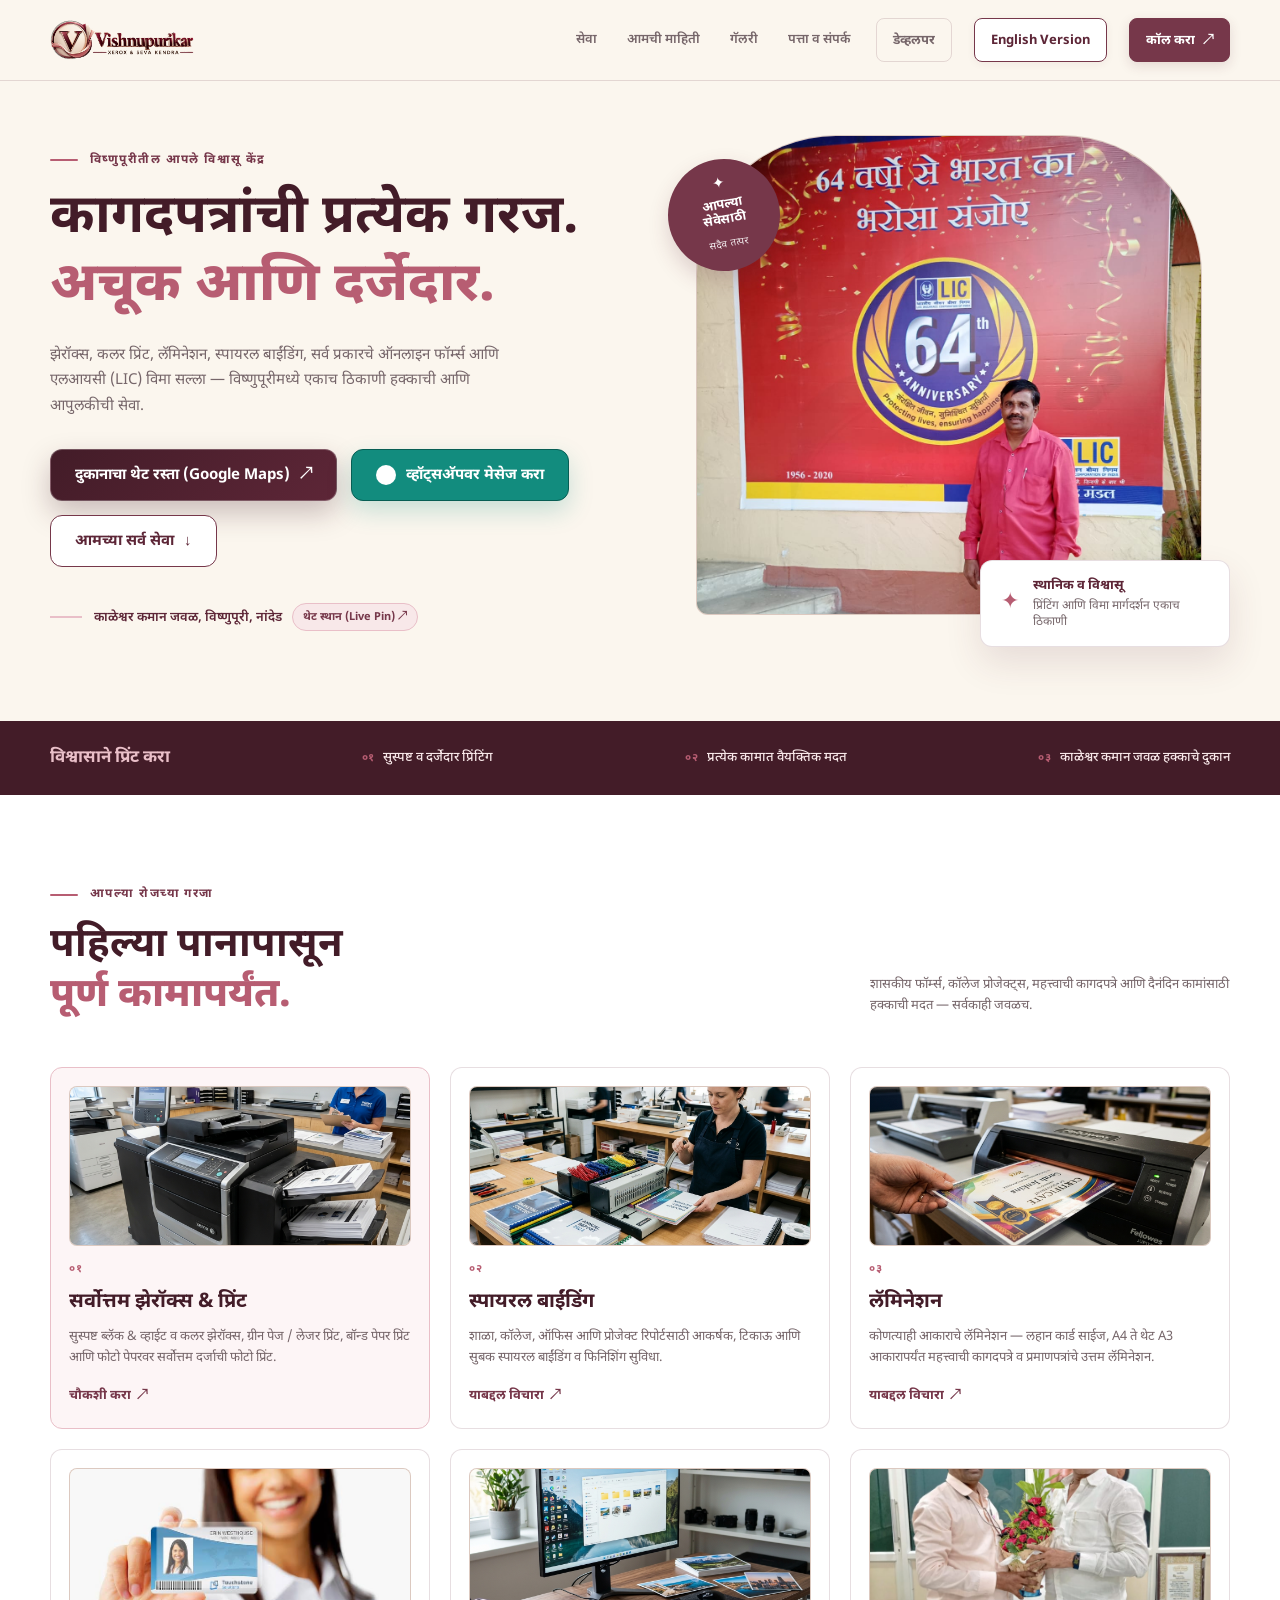
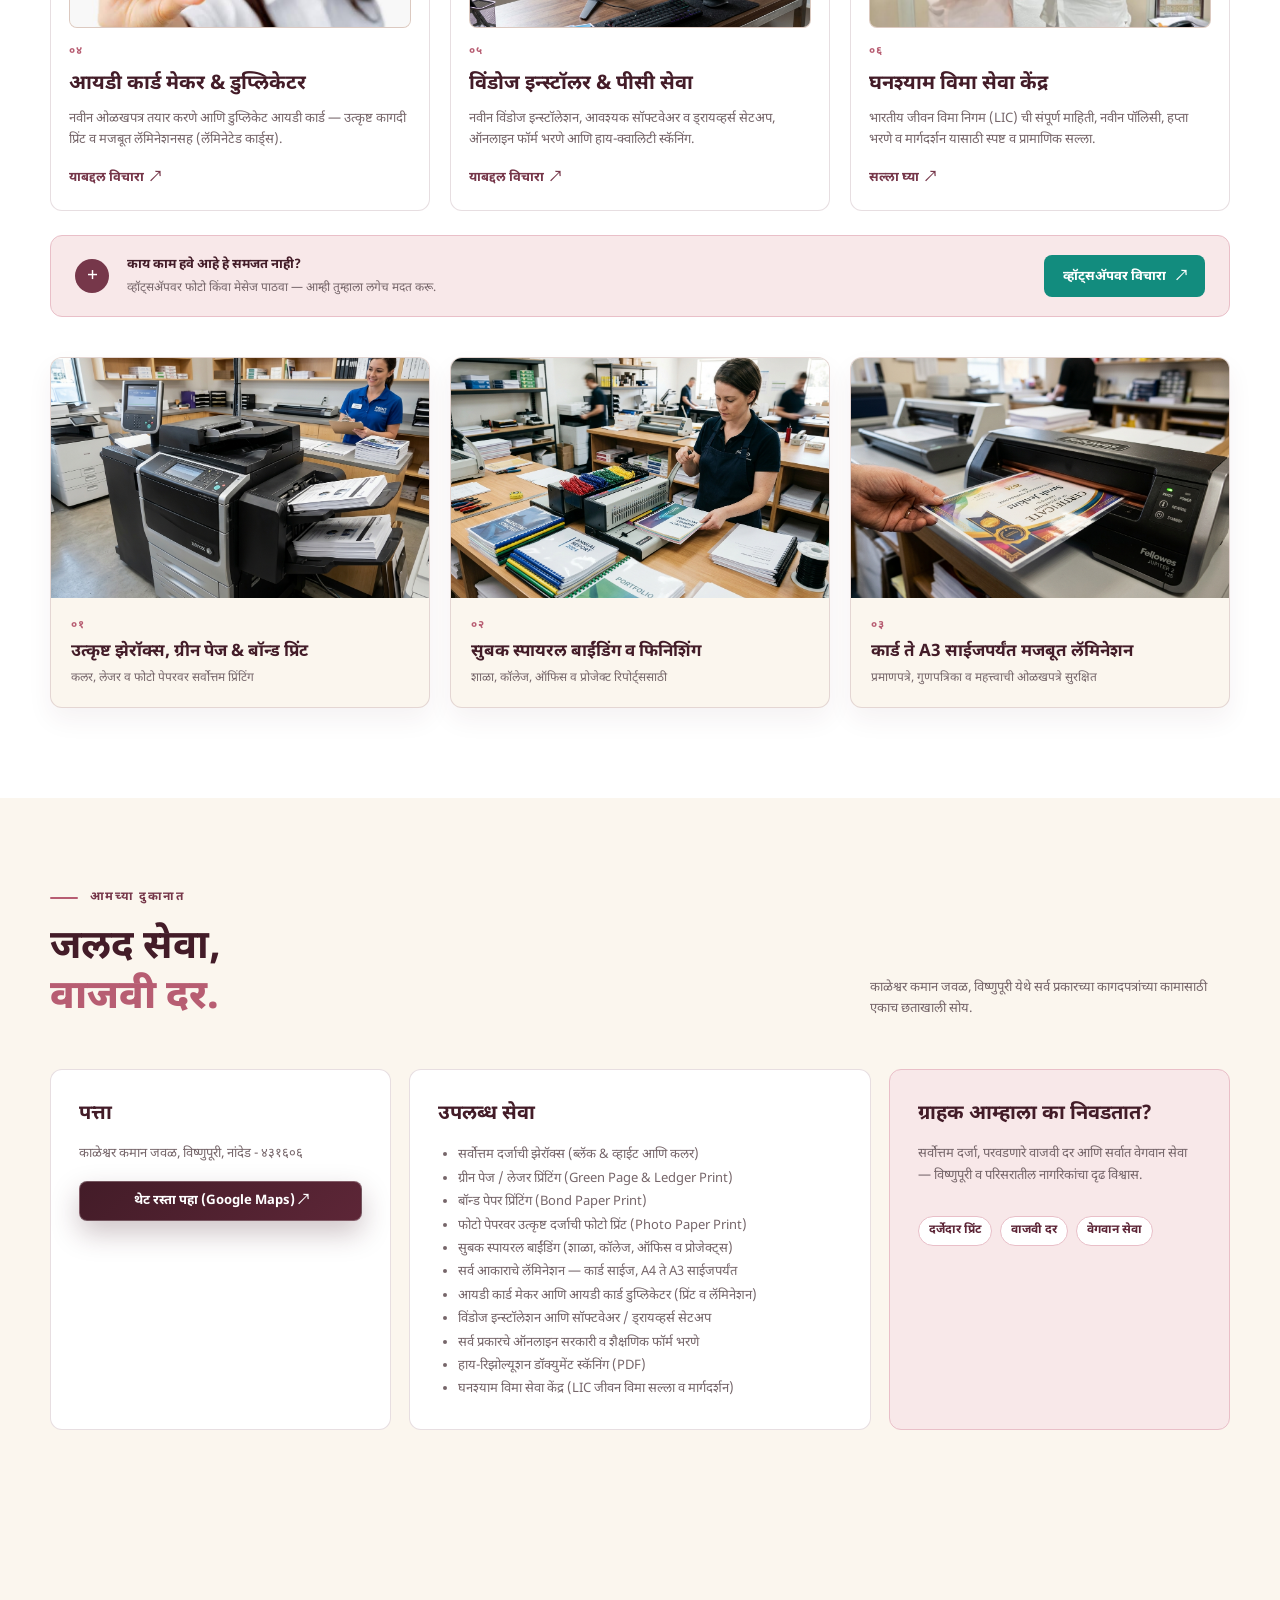
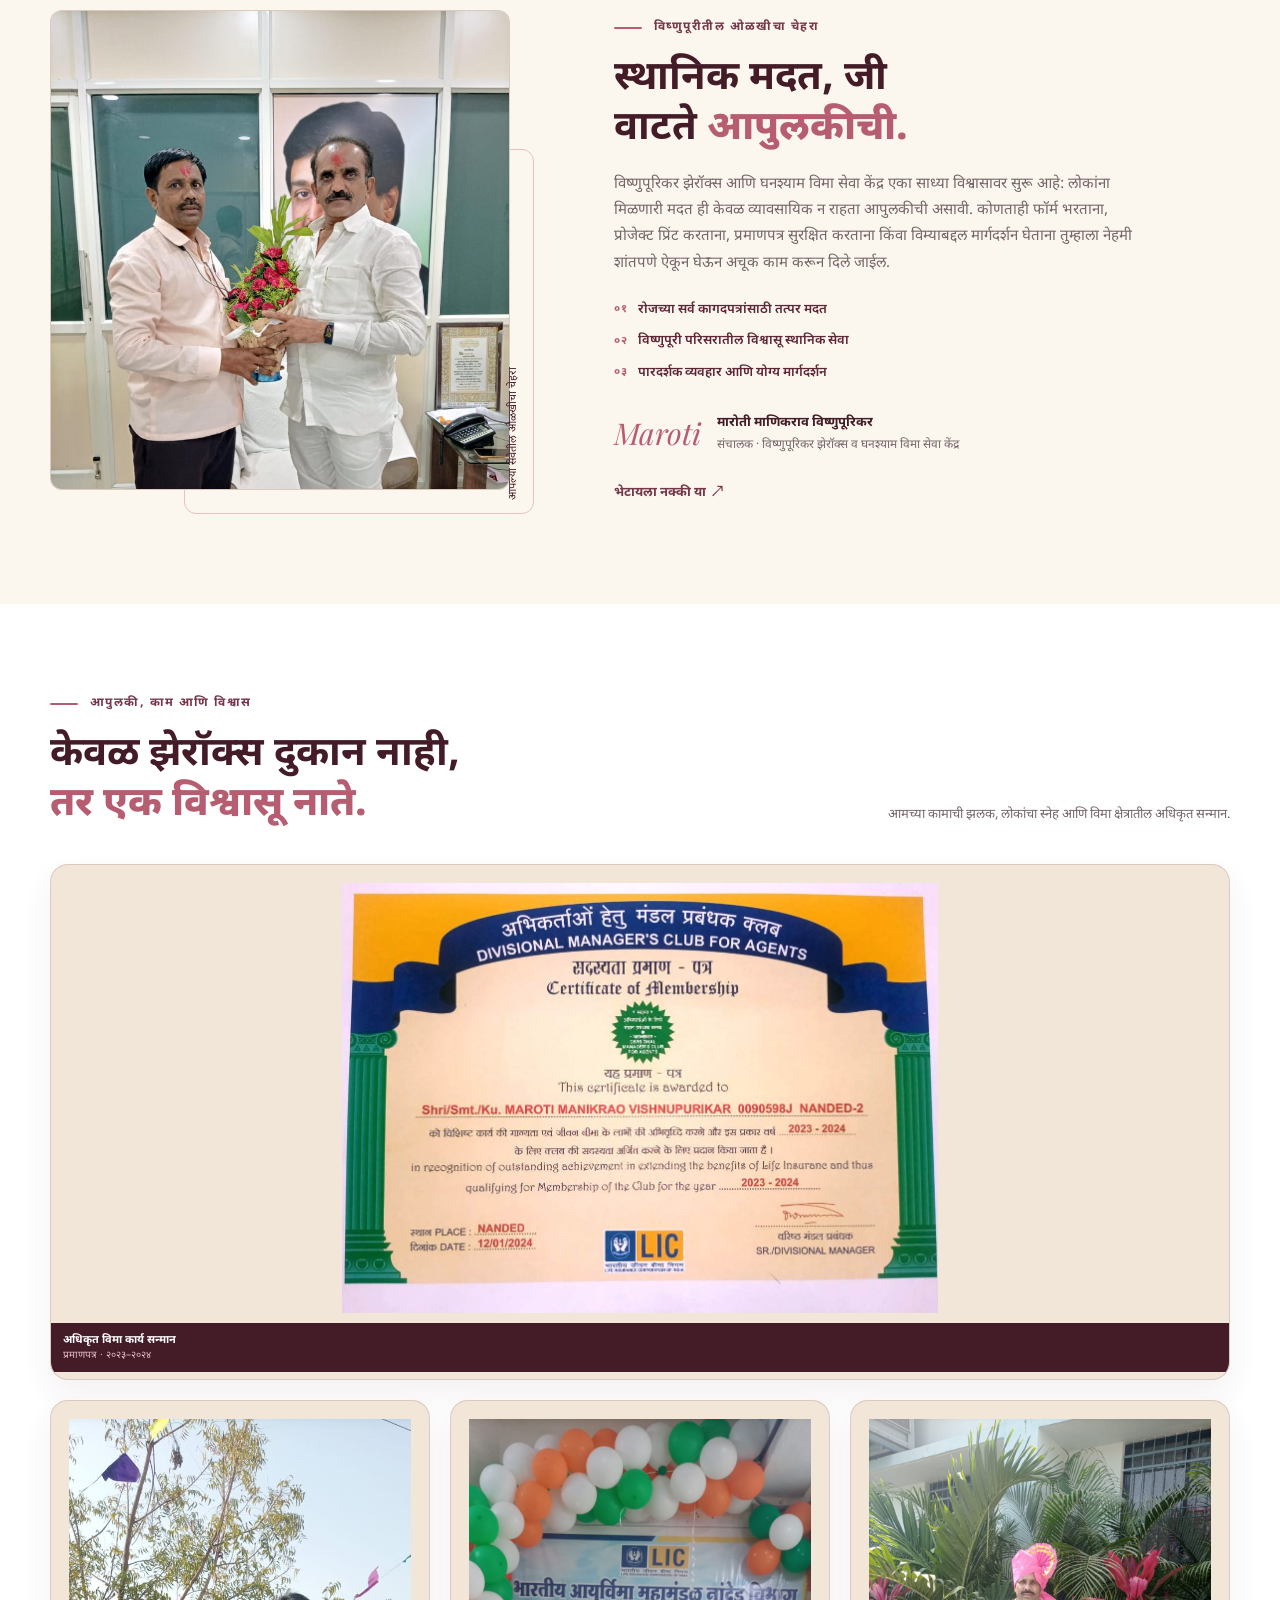
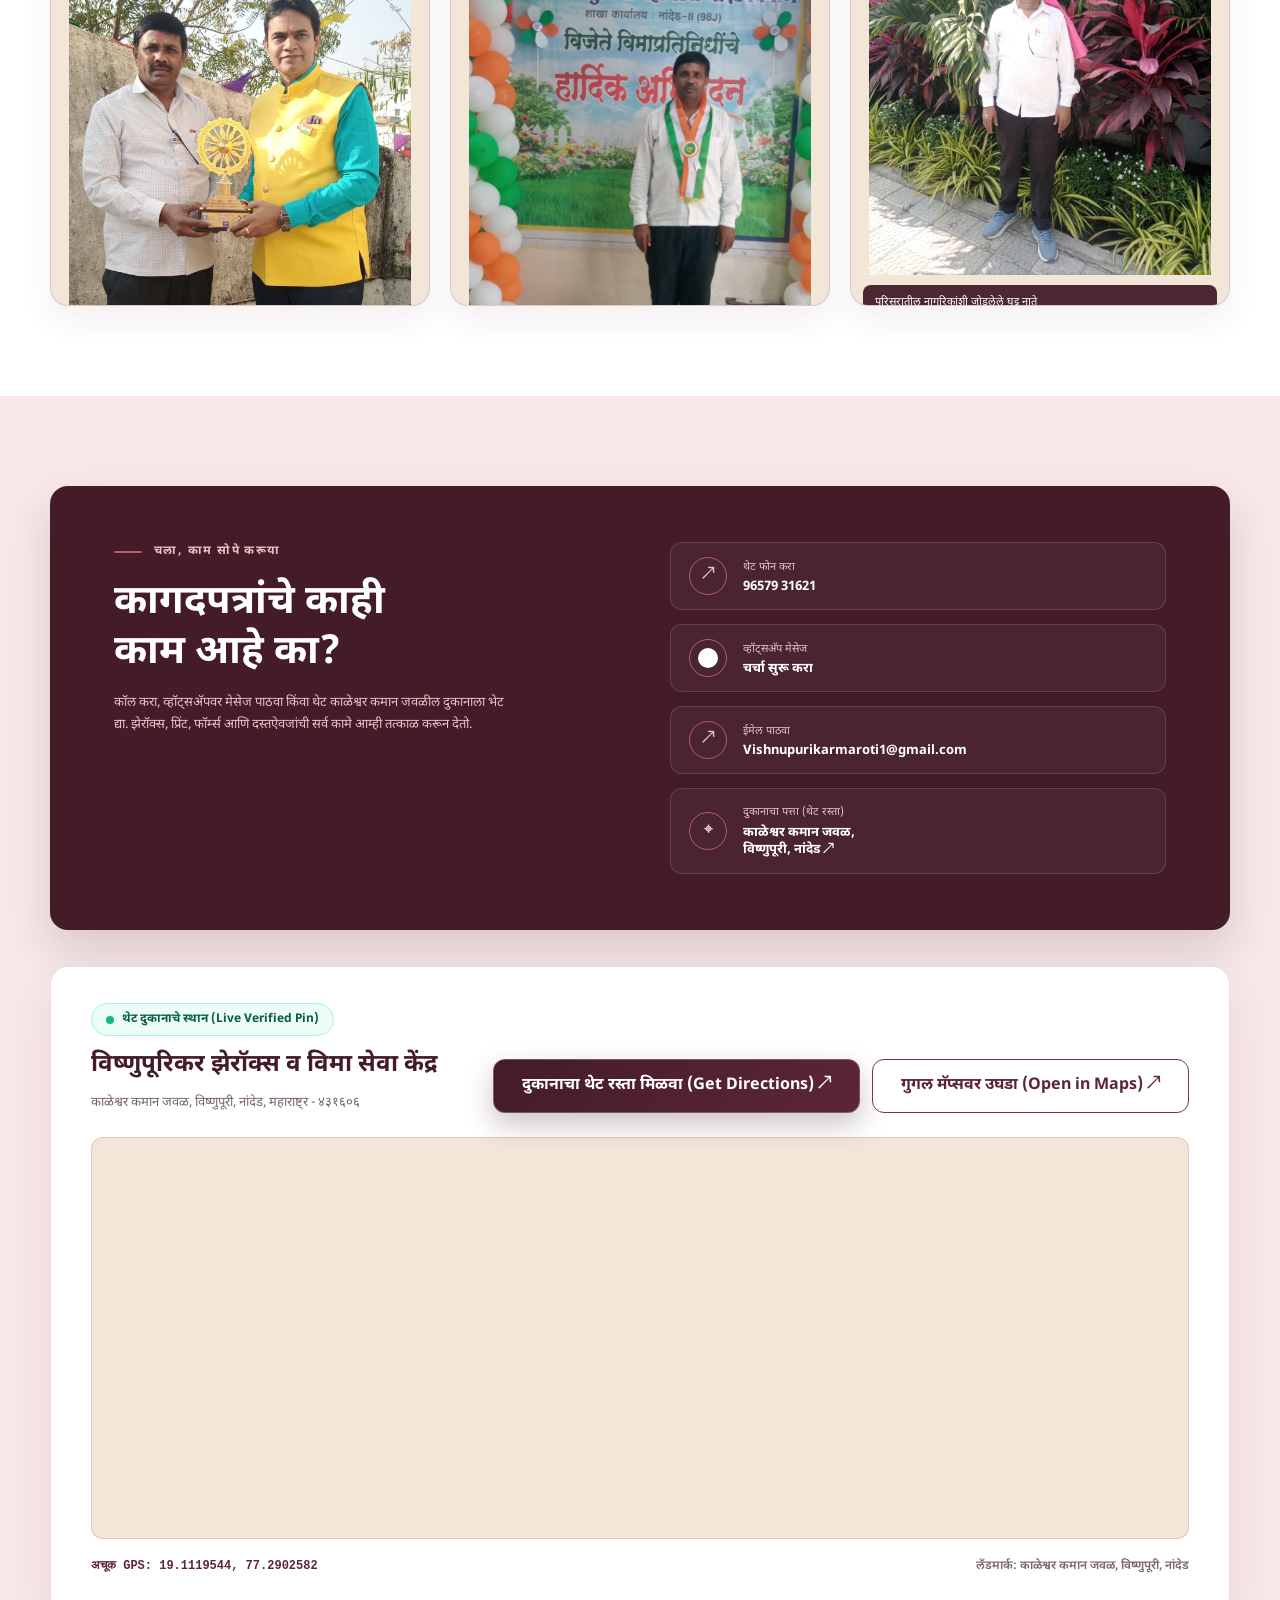
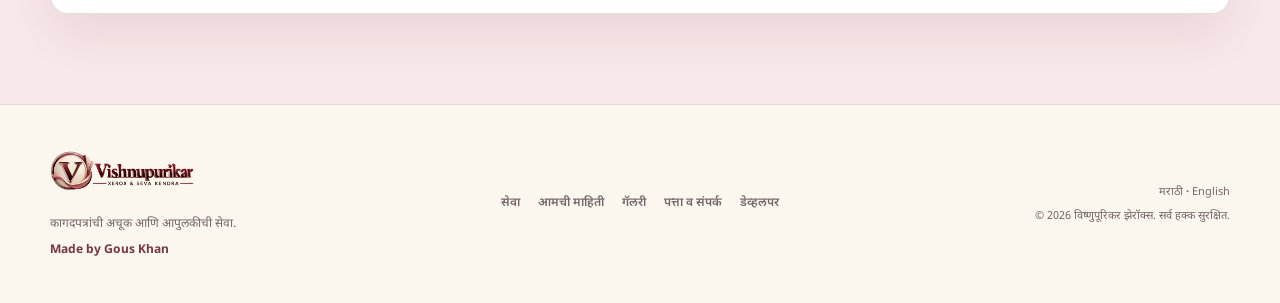
==== commit 1dc9a20f: "fix: replace ID card image with exact handheld laminated card photo" ====
--- a/index.html
+++ b/index.html
@@ -175,7 +175,7 @@
             </article>
             <article class="service-card">
               <div class="service-card-media">
-                <img src="images/id-card-maker.jpg" alt="आयडी कार्ड मेकर आणि डुप्लिकेटर" />
+                <img src="images/id-card-maker.png" alt="आयडी कार्ड मेकर आणि डुप्लिकेटर" />
               </div>
               <div class="service-number">०४</div>
               <h3>आयडी कार्ड मेकर &amp; डुप्लिकेटर</h3>
--- a/styles.css
+++ b/styles.css
@@ -532,6 +532,9 @@
   object-fit: cover;
   display: block;
   transition: transform .3s ease;
+}
+.service-card-media img[src*="id-card-maker"] {
+  object-position: center 30%;
 }
 .service-card:hover .service-card-media img {
   transform: scale(1.04);
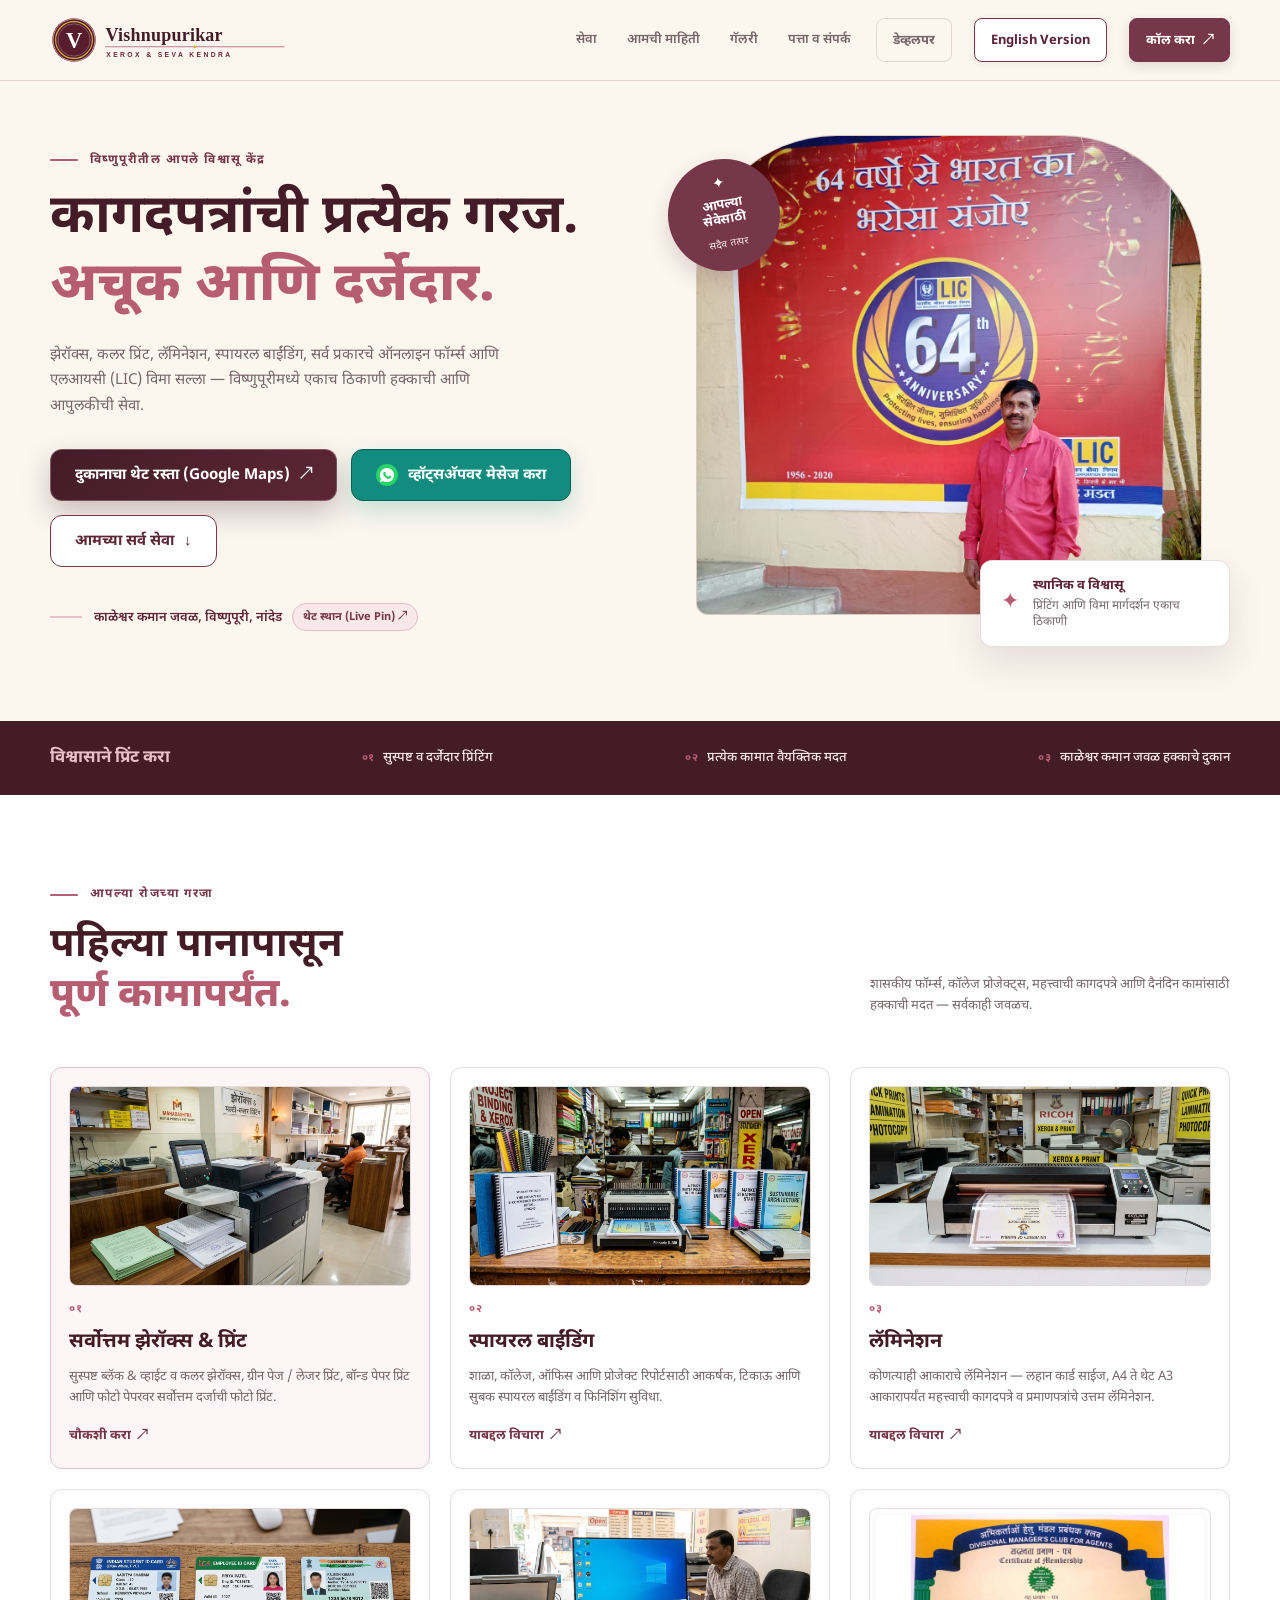
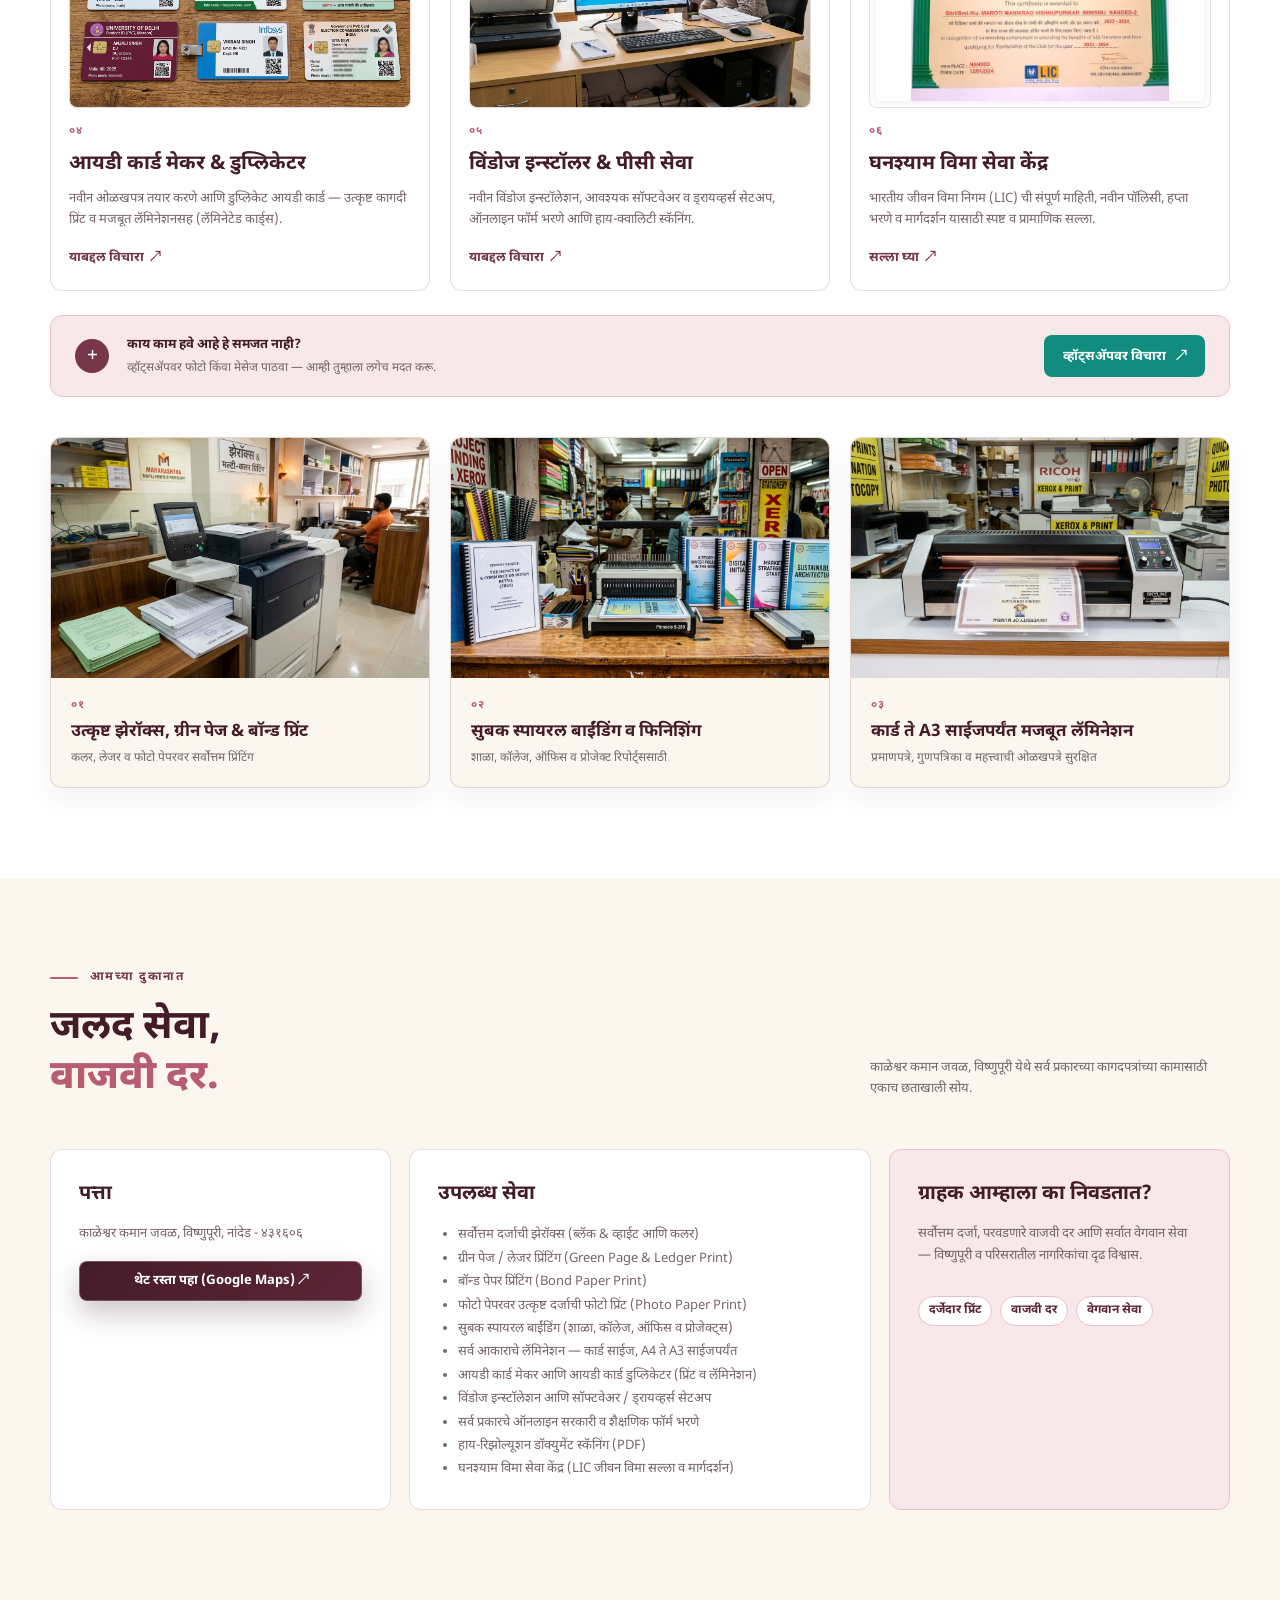
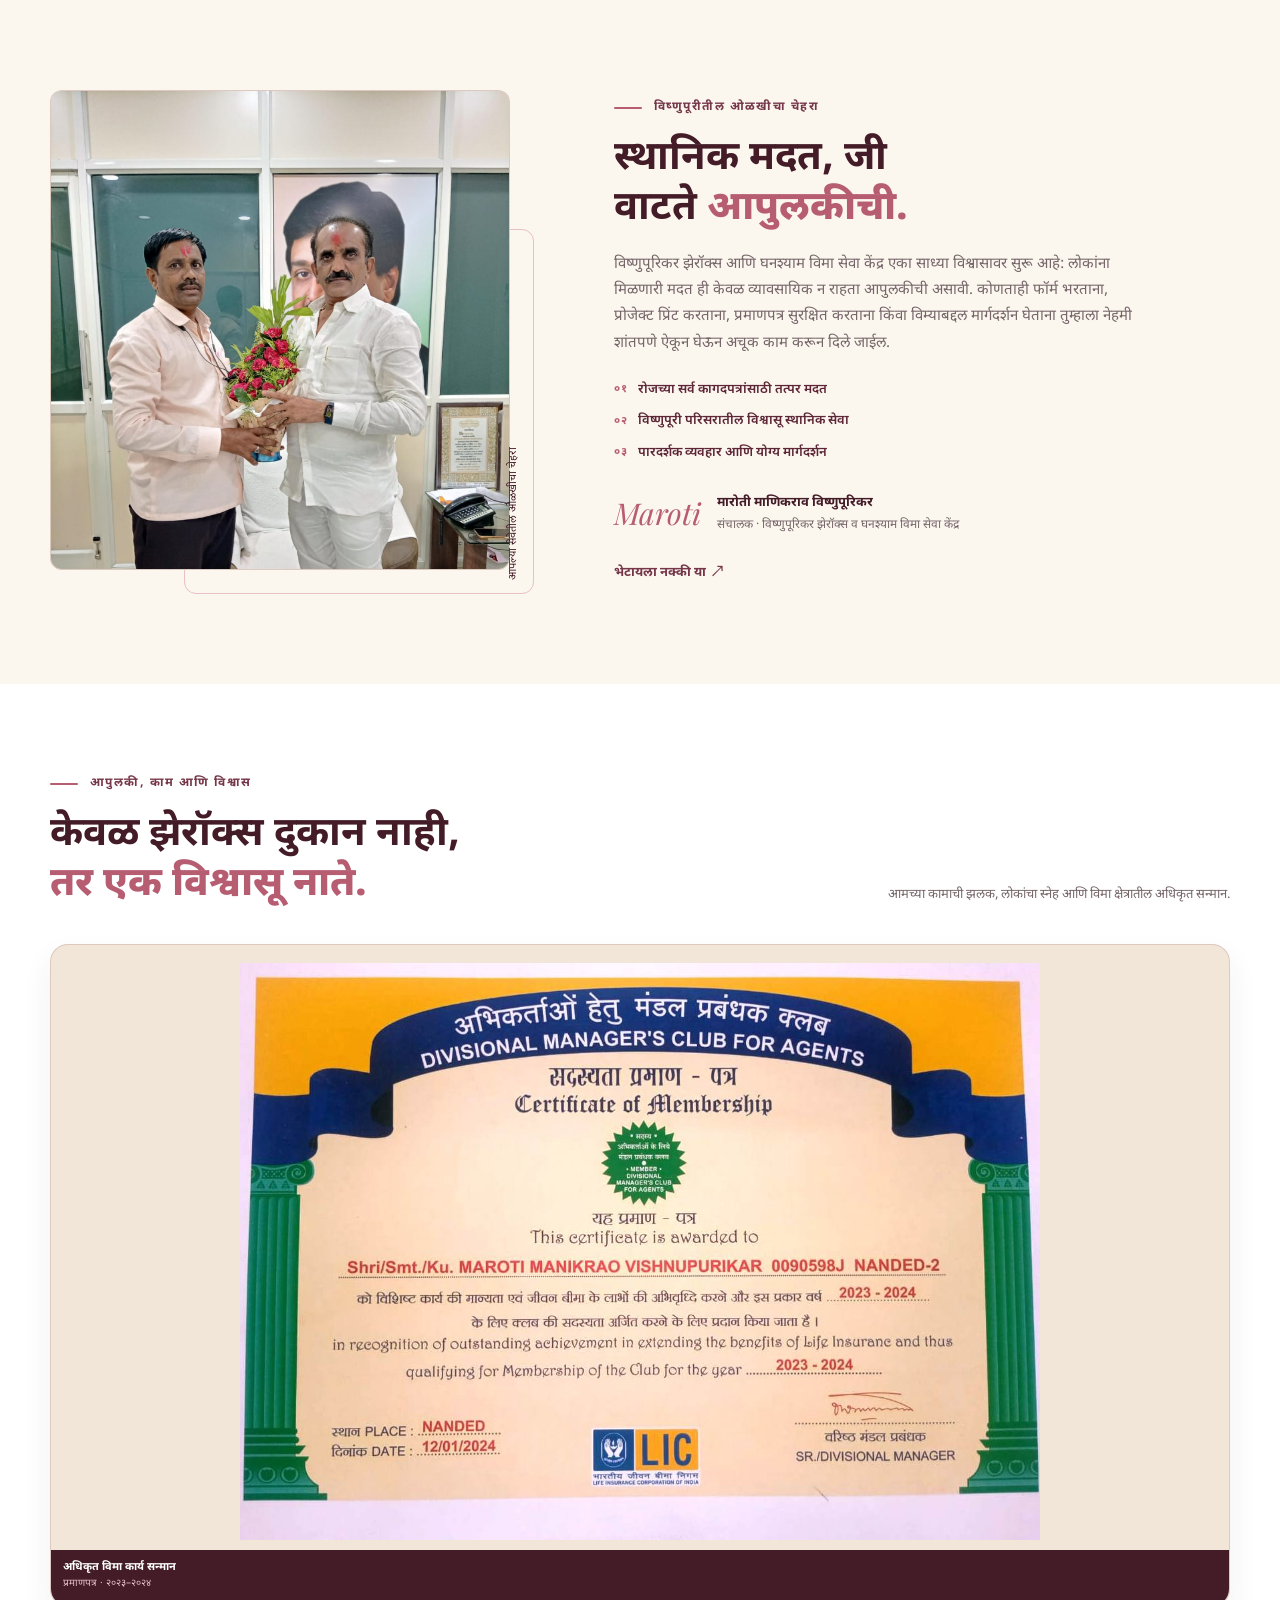
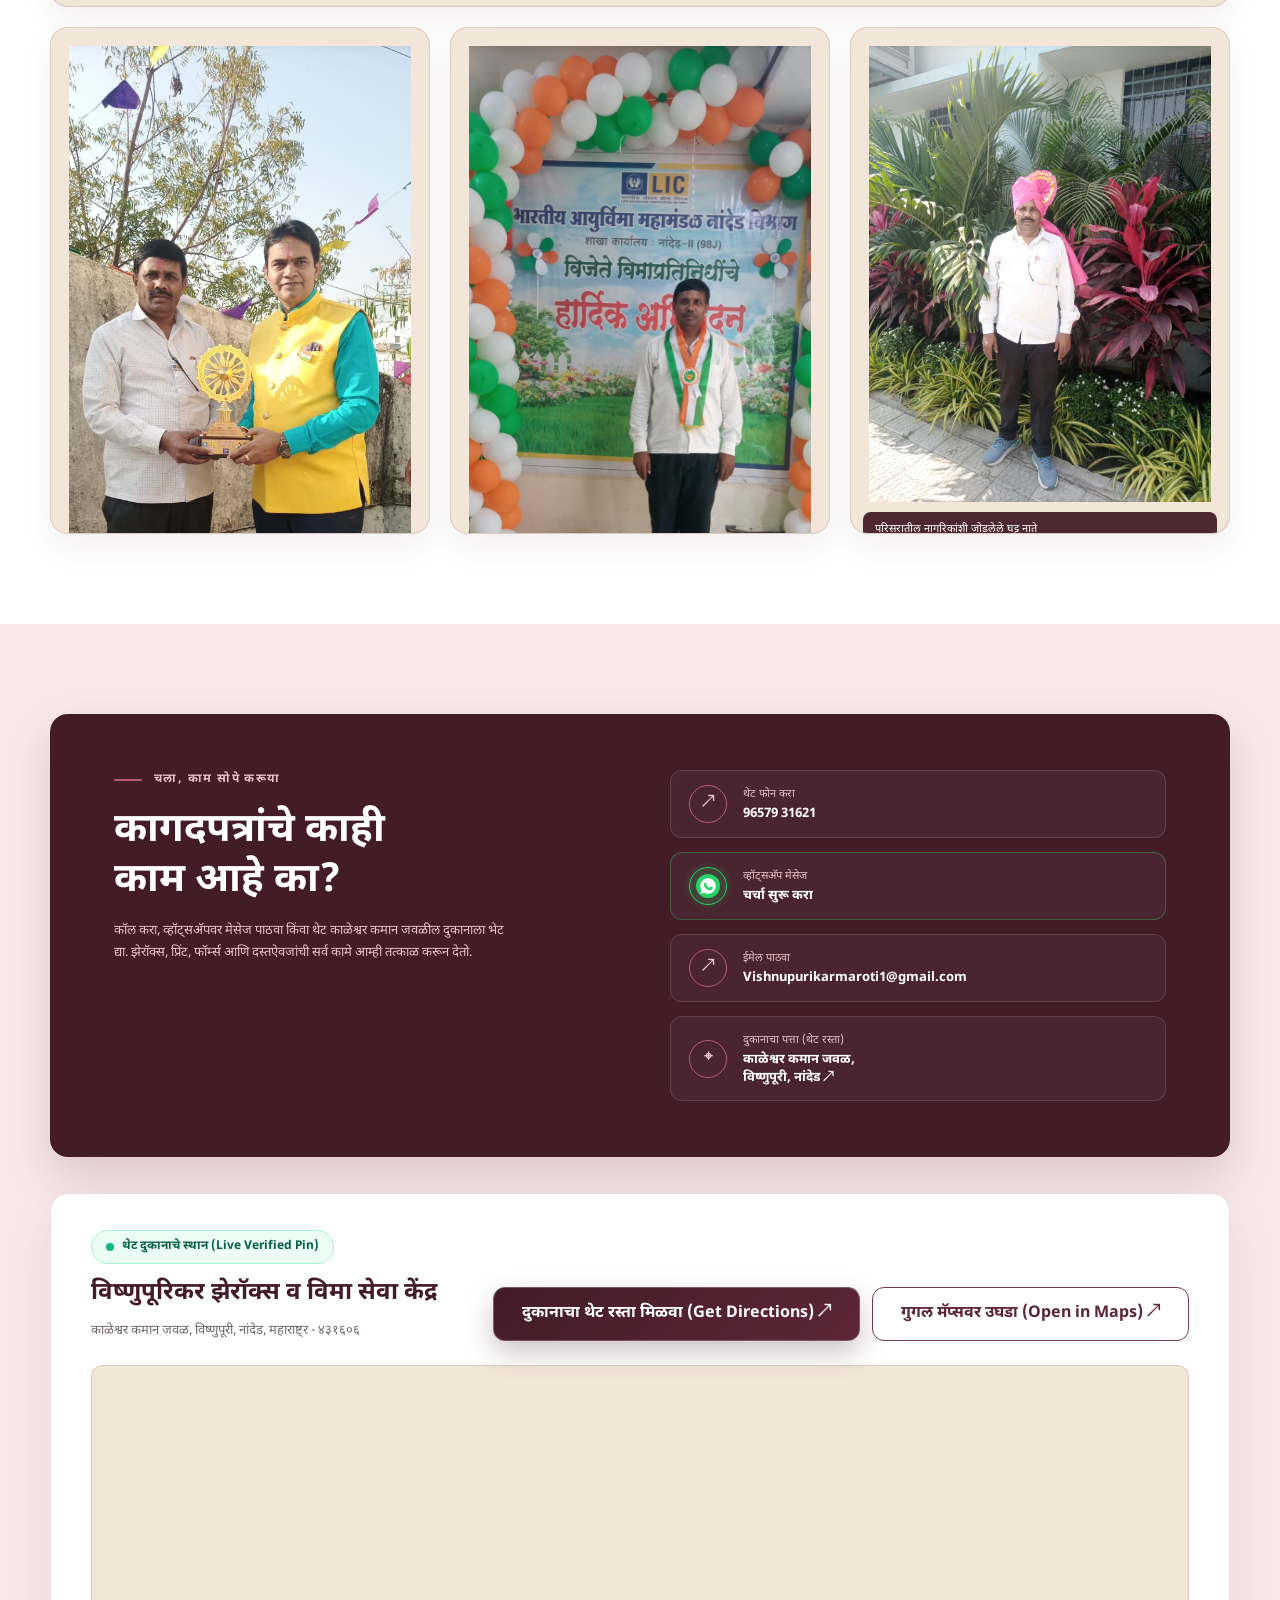
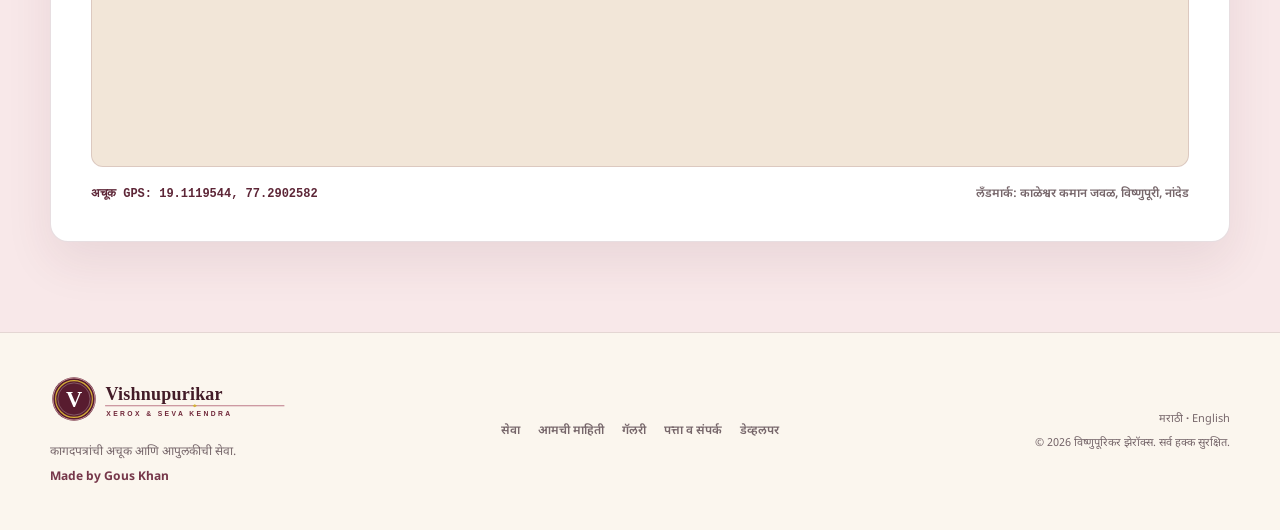
==== commit 825a08e5: "Update Vishnupurikar Xerox website" ====
--- a/index.html
+++ b/index.html
@@ -62,7 +62,7 @@
     <header class="site-header">
       <div class="container nav-wrap">
         <a class="brand" href="#top" aria-label="विष्णुपूरिकर झेरॉक्स होम">
-          <img class="brand-logo" src="images/vishnupurikar-logo-transparent.png" alt="Vishnupurikar Xerox &amp; Seva Kendra" />
+          <img class="brand-logo" src="images/vishnupurikar-logo-2d.svg" alt="Vishnupurikar Xerox &amp; Seva Kendra" />
         </a>
         <button class="menu-toggle" aria-expanded="false" aria-controls="main-nav">
           <span></span><span></span><span></span>
@@ -192,8 +192,8 @@
               <a href="https://wa.me/919657931621?text=%E0%A4%A8%E0%A4%AE%E0%A4%B8%E0%A5%8D%E0%A4%95%E0%A4%BE%E0%A4%B0%2C%20%E0%A4%AE%E0%A4%B2%E0%A4%BE%20%E0%A4%B5%E0%A4%BF%E0%A4%82%E0%A4%A1%E0%A5%8B%E0%A4%9C%20%E0%A4%86%E0%A4%A3%E0%A4%BF%20%E0%A4%B8%E0%A5%89%E0%A4%AB%E0%A5%8D%E0%A4%9F%E0%A4%B5%E0%A5%87%E0%A4%85%E0%A4%B0%20%E0%A4%B8%E0%A5%87%E0%A4%B5%E0%A5%87%E0%A4%AC%E0%A4%A6%E0%A5%8D%E0%A4%A6%E0%A4%B2%20%E0%A4%B5%E0%A4%BF%E0%A4%9A%E0%A4%BE%E0%A4%B0%E0%A4%BE%E0%A4%AF%E0%A4%9A%E0%A5%87%20%E0%A4%86%E0%A4%B9%E0%A5%87." target="_blank" rel="noreferrer">याबद्दल विचारा <span>↗</span></a>
             </article>
             <article class="service-card">
-              <div class="service-card-media">
-                <img src="images/hero-primary.png" alt="घनश्याम विमा सेवा केंद्र" />
+              <div class="service-card-media card-media-certificate">
+                <img src="images/WhatsApp Image 2026-10-10 at 12.07.47 PM.jpeg" alt="घनश्याम विमा सेवा केंद्र - एलआयसी अधिकृत सन्मान प्रमाणपत्र" class="card-certificate-img" />
               </div>
               <div class="service-number">०६</div>
               <h3>घनश्याम विमा सेवा केंद्र</h3>
@@ -204,7 +204,7 @@
           <div class="service-note">
             <span class="service-note-mark">+</span>
             <div><strong>काय काम हवे आहे हे समजत नाही?</strong><span>व्हॉट्सअ‍ॅपवर फोटो किंवा मेसेज पाठवा — आम्ही तुम्हाला लगेच मदत करू.</span></div>
-            <a class="button button-whatsapp-sm" href="https://wa.me/919657931621?text=%E0%A4%A8%E0%A4%AE%E0%A4%B8%E0%A5%8D%E0%A4%95%E0%A4%BE%E0%A4%B0%2C%20%E0%A4%AE%E0%A4%B2%E0%A4%BE%20%E0%A4%95%E0%A4%BE%E0%A4%97%E0%A4%A6%E0%A4%AA%E0%A4%A4%E0%A5%8D%E0%A4%B0%E0%A4%BE%E0%A4%82%E0%A4%9A%E0%A5%8D%E0%A4%AF%E0%A4%BE%20%E0%A4%95%E0%A4%BE%E0%A4%AE%E0%A4%BE%E0%A4%B8%E0%A4%BE%E0%A4%A0%E0%A5%80%20%E0%A4%AE%E0%A4%A6%E0%A4%A4%20%E0%A4%B9%E0%A4%B5%E0%A5%80%20%E0%A4%86%E0%A4%B9%E0%A5%87." target="_blank" rel="noreferrer">व्हॉट्सअ‍ॅपवर विचारा <span>↗</span></a>
+            <a class="button button-whatsapp-sm" href="https://wa.me/919657931621?text=%E0%A4%A8%E0%A4%AE%E0%A4%B8%E0%A5%8D%E0%A4%95%E0%A4%BE%E0%A4%B0%2C%20%E0%A4%AE%E0%A4%B2%E0%A4%BE%20%E0%A4%95%E0%A4%BE%E0%A4%97%E0%A4%A6%E0%A4%AA%E0%A4%A4%E0%A5%8D%E0%A4%B0%E0%A4%BE%E0%A4%82%E0%A4%9A%E0%A5%8D%E0%A4%AF%E0%A4%BE%20%E0%A4%95%E0%A4%BE%E0%A4%AE%E0%A4%BE%E0%A4%B8%E0%A4%BE%E0%A4%A0%E0%A5%80%20%E0%A4%AE%E0%A4%A6%E0%A4%A4%20%E0%A4%B9%E0%A4%B5%E0%A5%80%20%E0%A4%86%E0%A4%B9%E0%A5%87." target="_blank" rel="noreferrer"><img class="icon-whatsapp-sm" src="images/whatsapp.svg" alt="" /> <span>व्हॉट्सअ‍ॅपवर विचारा</span> <span>↗</span></a>
           </div>
           <div class="service-showcase" aria-label="आमचे काम">
             <article class="showcase-card">
@@ -325,7 +325,7 @@
           </div>
           <div class="contact-actions">
             <a class="contact-action" href="tel:+919657931621"><span class="action-symbol">↗</span><span><small>थेट फोन करा</small><strong>96579 31621</strong></span></a>
-            <a class="contact-action" href="https://wa.me/919657931621" target="_blank" rel="noreferrer"><span class="action-symbol"><img class="icon-whatsapp" src="images/whatsapp.svg" alt="" /></span><span><small>व्हॉट्सअ‍ॅप मेसेज</small><strong>चर्चा सुरू करा</strong></span></a>
+            <a class="contact-action contact-action-whatsapp" href="https://wa.me/919657931621" target="_blank" rel="noreferrer"><span class="action-symbol action-symbol-whatsapp"><img class="contact-whatsapp-logo" src="images/whatsapp.svg" alt="WhatsApp" /></span><span><small>व्हॉट्सअ‍ॅप मेसेज</small><strong>चर्चा सुरू करा (WhatsApp)</strong></span></a>
             <a class="contact-action" href="mailto:Vishnupurikarmaroti1@gmail.com"><span class="action-symbol">↗</span><span><small>ईमेल पाठवा</small><strong>Vishnupurikarmaroti1@gmail.com</strong></span></a>
             <a class="contact-action contact-address-link" href="https://www.google.com/maps/dir/?api=1&destination=19.1119544,77.2902582" target="_blank" rel="noreferrer">
               <span class="action-symbol">⌖</span>
@@ -377,7 +377,7 @@
     <footer class="site-footer">
       <div class="container footer-grid">
         <div>
-          <a class="brand footer-brand" href="#top"><img class="brand-logo" src="images/vishnupurikar-logo-transparent.png" alt="Vishnupurikar Xerox &amp; Seva Kendra" /></a>
+          <a class="brand footer-brand" href="#top"><img class="brand-logo" src="images/vishnupurikar-logo-2d.svg" alt="Vishnupurikar Xerox &amp; Seva Kendra" /></a>
           <p>कागदपत्रांची अचूक आणि आपुलकीची सेवा.</p>
           <p class="footer-credit">Made by Gous Khan</p>
         </div>
--- a/styles.css
+++ b/styles.css
@@ -76,11 +76,16 @@
   gap: 12px;
 }
 .brand-logo {
-  width: 160px;
+  width: auto;
+  max-width: 240px;
   height: 48px;
   object-fit: contain;
   object-position: left center;
-  mix-blend-mode: multiply;
+  display: block;
+  transition: transform .2s ease;
+}
+.brand:hover .brand-logo {
+  transform: scale(1.02);
 }
 
 /* Nav Menu & Actions */
@@ -131,6 +136,18 @@
   color: var(--rose-900);
   border-color: var(--rose-500);
 }
+.xerox-nav-link {
+  background: var(--rose-800) !important;
+  color: var(--white) !important;
+  border-color: var(--rose-800) !important;
+  box-shadow: 0 4px 14px rgba(93, 38, 55, .2);
+}
+.xerox-nav-link:hover {
+  background: var(--rose-950) !important;
+  border-color: var(--rose-950) !important;
+  color: var(--white) !important;
+  transform: translateY(-1px);
+}
 
 /* Big Language Switcher Button (Clean, Professional, No Emoji) */
 .lang-toggle-btn {
@@ -227,11 +244,39 @@
   color: #ffffff;
 }
 .icon-whatsapp {
-  width: 20px;
-  height: 20px;
+  width: 22px;
+  height: 22px;
   object-fit: contain;
   vertical-align: middle;
-  filter: brightness(0) invert(1);
+  flex-shrink: 0;
+}
+.icon-whatsapp-sm {
+  width: 18px;
+  height: 18px;
+  object-fit: contain;
+  vertical-align: middle;
+  margin-right: 6px;
+}
+.contact-action-whatsapp {
+  border-color: rgba(37, 211, 102, .35) !important;
+}
+.contact-action-whatsapp:hover {
+  border-color: #25d366 !important;
+  background: rgba(37, 211, 102, .12) !important;
+}
+.action-symbol-whatsapp {
+  border: 1.5px solid #25d366 !important;
+  background: rgba(37, 211, 102, .18) !important;
+  box-shadow: 0 0 10px rgba(37, 211, 102, .25);
+  display: flex !important;
+  align-items: center;
+  justify-content: center;
+}
+.contact-whatsapp-logo {
+  width: 24px;
+  height: 24px;
+  object-fit: contain;
+  display: block;
 }
 
 /* Button Variants */
@@ -519,25 +564,40 @@
 }
 .service-card-media {
   width: 100%;
-  height: 160px;
+  height: 200px;
+  aspect-ratio: 16 / 10;
   margin-bottom: 14px;
   overflow: hidden;
   border-radius: var(--radius-sm);
-  background: var(--cream-deep);
+  background: #fdfaf9;
   border: 1px solid var(--line);
+  display: flex;
+  align-items: center;
+  justify-content: center;
+  position: relative;
 }
 .service-card-media img {
   width: 100%;
   height: 100%;
   object-fit: cover;
+  object-position: center center;
   display: block;
   transition: transform .3s ease;
 }
-.service-card-media img[src*="id-card-maker"] {
-  object-position: center 30%;
-}
 .service-card:hover .service-card-media img {
-  transform: scale(1.04);
+  transform: scale(1.03);
+}
+.card-media-certificate {
+  background: #ffffff !important;
+  padding: 6px;
+}
+.card-certificate-img {
+  width: 100% !important;
+  height: 100% !important;
+  object-fit: contain !important;
+  object-position: center center !important;
+  border-radius: 4px;
+  box-shadow: 0 2px 8px rgba(93, 38, 55, .08);
 }
 .service-featured {
   background: #fdf5f6;
@@ -811,10 +871,14 @@
 
 .gallery-certificate {
   grid-column: span 3;
-  aspect-ratio: 16 / 7 !important;
+  aspect-ratio: 16 / 9 !important;
+  min-height: 380px;
+  background: #ffffff;
 }
 .gallery-certificate img {
   max-height: calc(100% - 56px);
+  object-fit: contain;
+  padding: 10px;
 }
 .gallery-certificate figcaption {
   margin: 0;
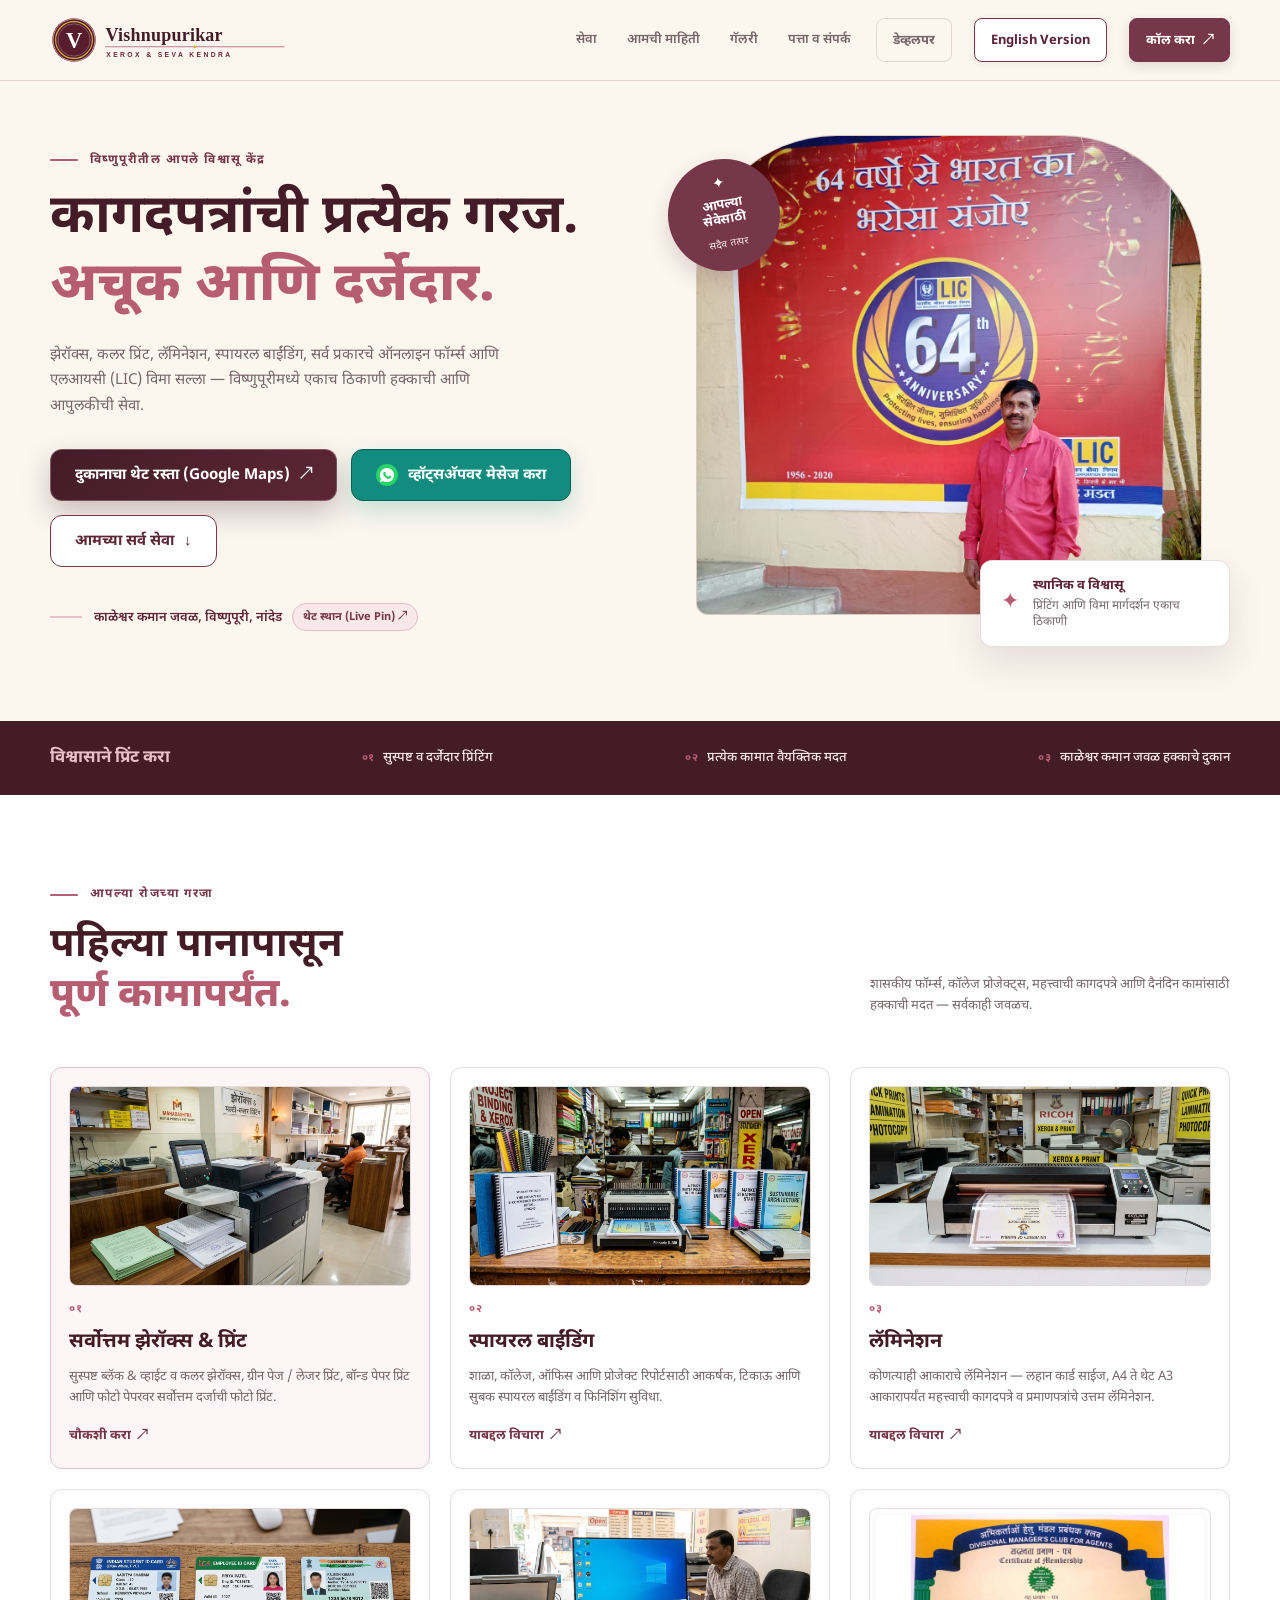
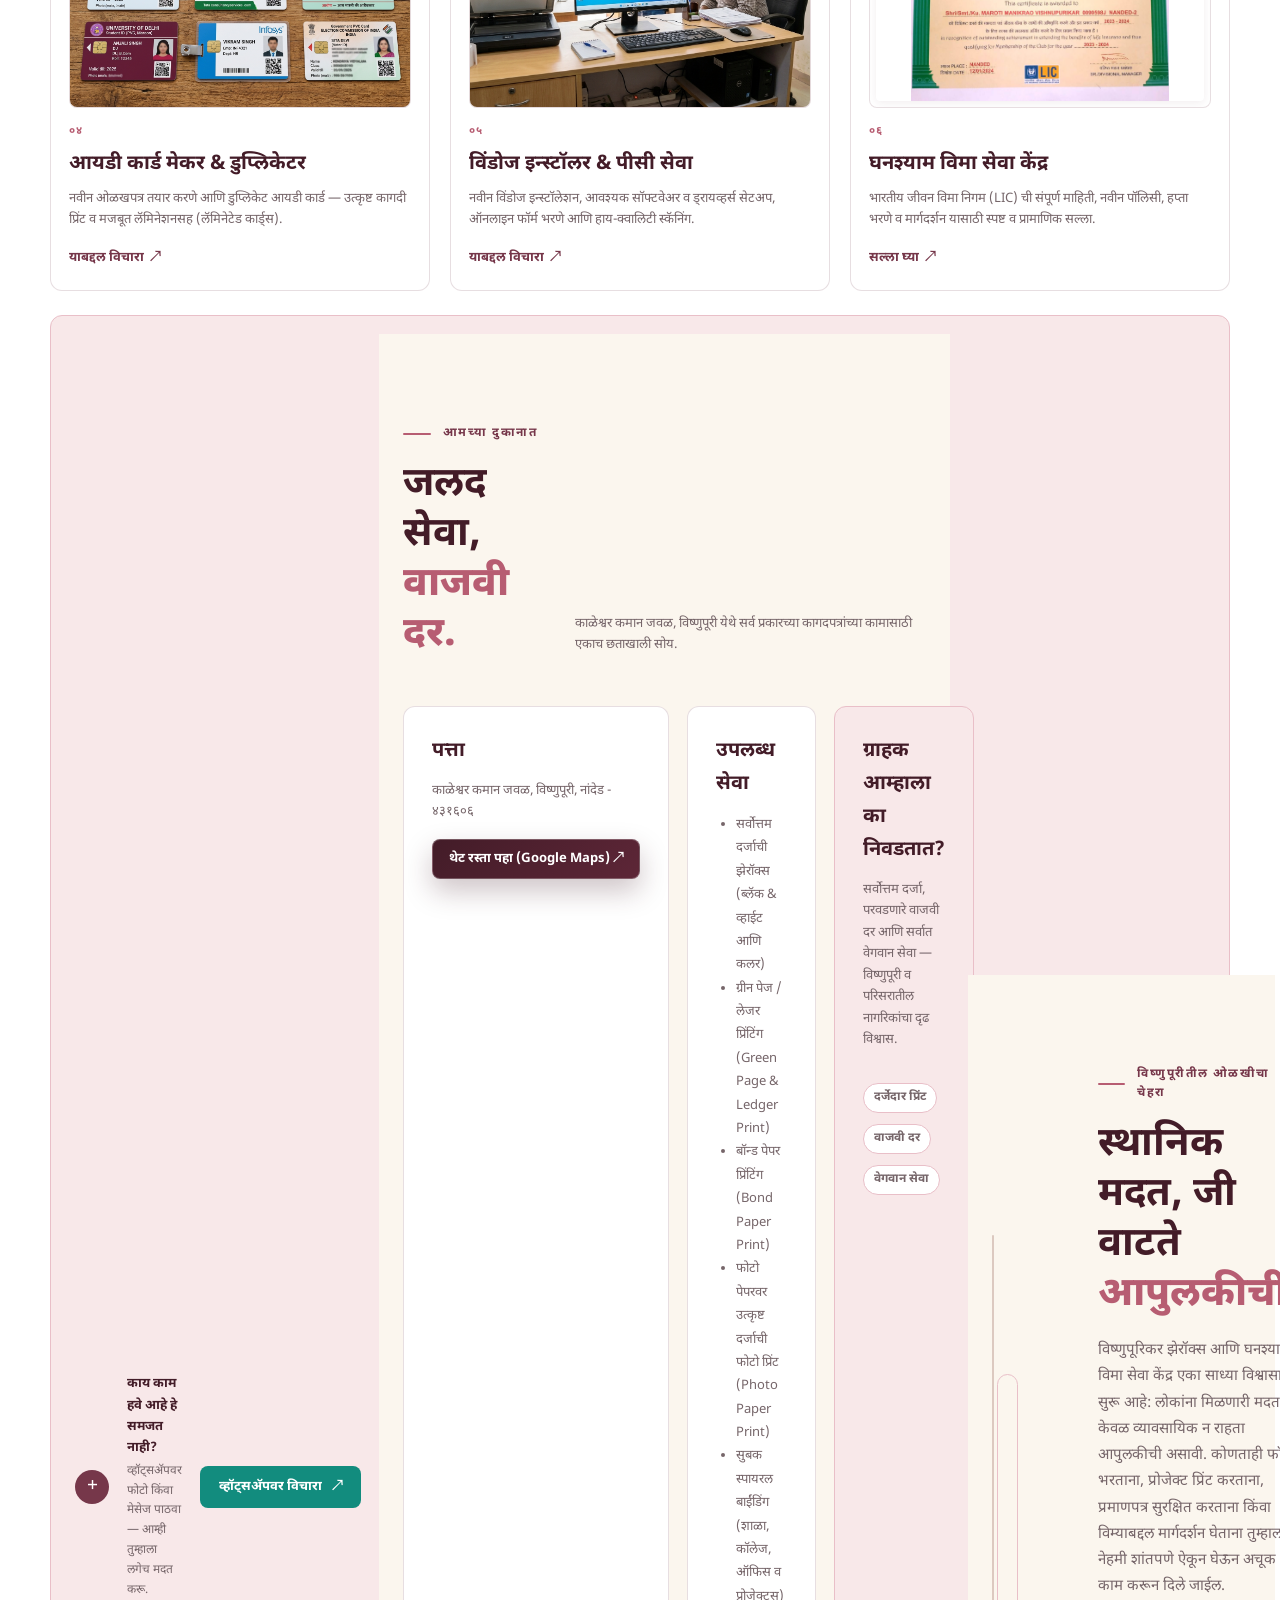
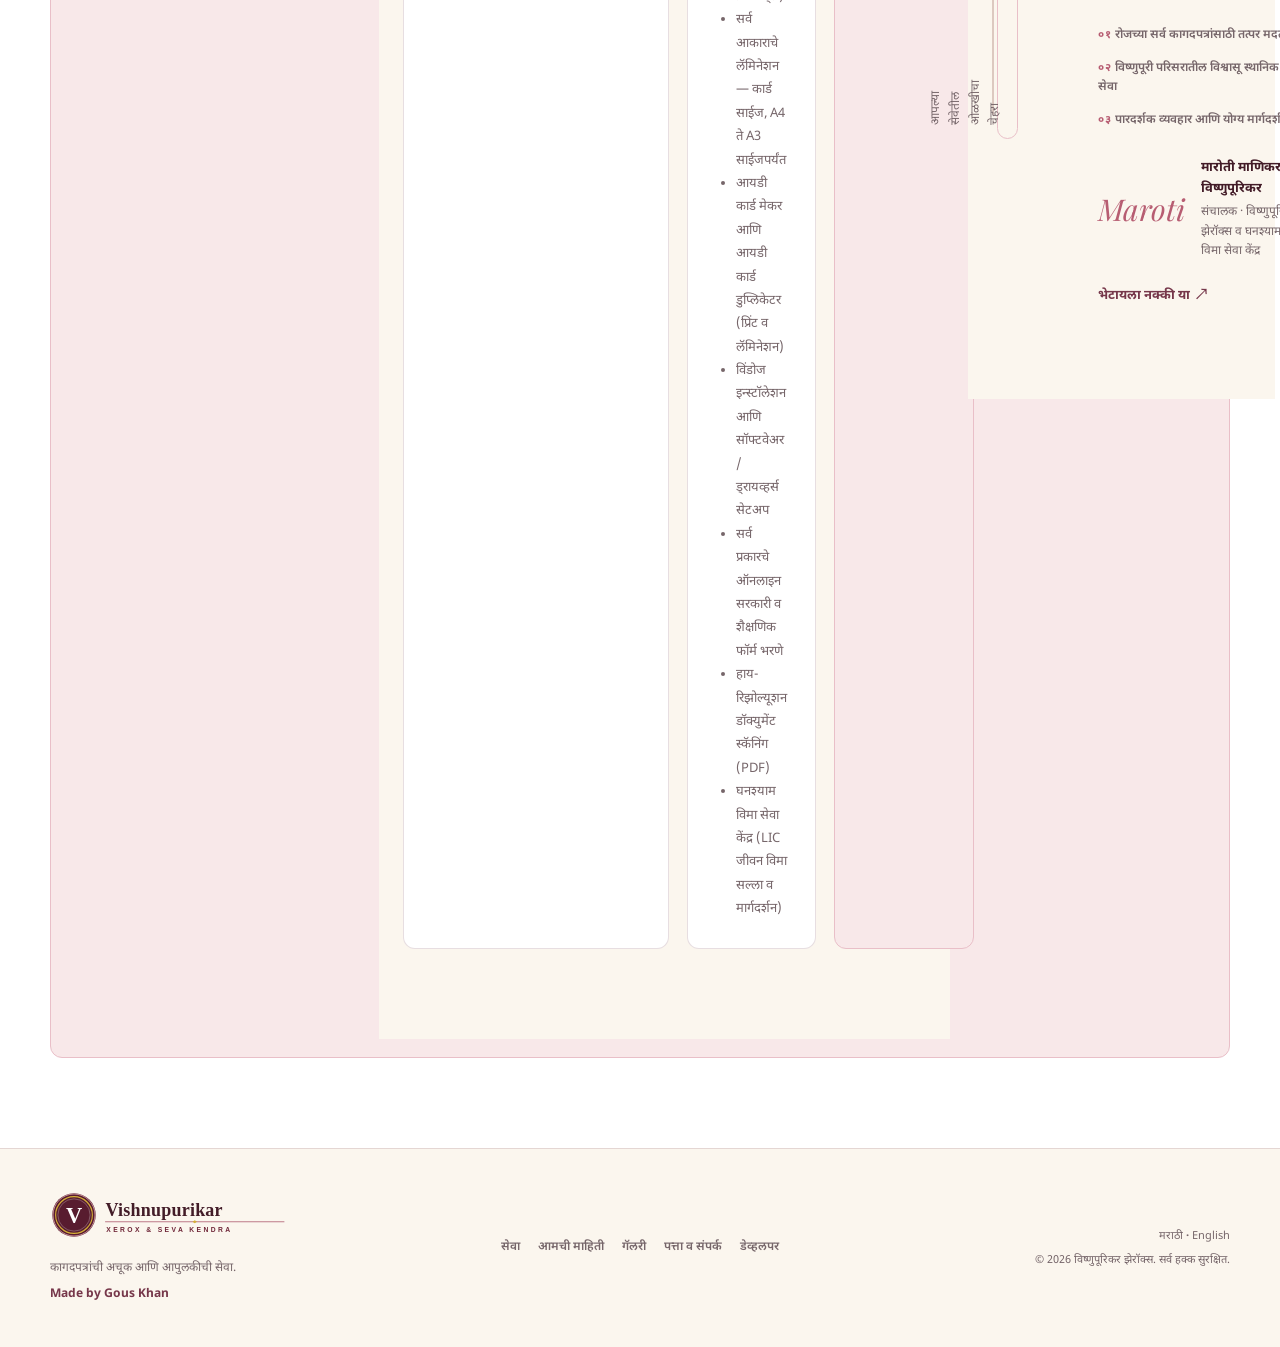
==== commit c5463285: "Update some bugs" ====
--- a/index.html
+++ b/index.html
@@ -205,23 +205,6 @@
             <span class="service-note-mark">+</span>
             <div><strong>काय काम हवे आहे हे समजत नाही?</strong><span>व्हॉट्सअ‍ॅपवर फोटो किंवा मेसेज पाठवा — आम्ही तुम्हाला लगेच मदत करू.</span></div>
             <a class="button button-whatsapp-sm" href="https://wa.me/919657931621?text=%E0%A4%A8%E0%A4%AE%E0%A4%B8%E0%A5%8D%E0%A4%95%E0%A4%BE%E0%A4%B0%2C%20%E0%A4%AE%E0%A4%B2%E0%A4%BE%20%E0%A4%95%E0%A4%BE%E0%A4%97%E0%A4%A6%E0%A4%AA%E0%A4%A4%E0%A5%8D%E0%A4%B0%E0%A4%BE%E0%A4%82%E0%A4%9A%E0%A5%8D%E0%A4%AF%E0%A4%BE%20%E0%A4%95%E0%A4%BE%E0%A4%AE%E0%A4%BE%E0%A4%B8%E0%A4%BE%E0%A4%A0%E0%A5%80%20%E0%A4%AE%E0%A4%A6%E0%A4%A4%20%E0%A4%B9%E0%A4%B5%E0%A5%80%20%E0%A4%86%E0%A4%B9%E0%A5%87." target="_blank" rel="noreferrer"><img class="icon-whatsapp-sm" src="images/whatsapp.svg" alt="" /> <span>व्हॉट्सअ‍ॅपवर विचारा</span> <span>↗</span></a>
-          </div>
-          <div class="service-showcase" aria-label="आमचे काम">
-            <article class="showcase-card">
-              <img src="images/xerox-machine-pro.jpg" alt="सर्वोत्तम झेरॉक्स, ग्रीन पेज आणि बॉन्ड पेपर प्रिंट" />
-              <div><span>०१</span><strong>उत्कृष्ट झेरॉक्स, ग्रीन पेज &amp; बॉन्ड प्रिंट</strong><small>कलर, लेजर व फोटो पेपरवर सर्वोत्तम प्रिंटिंग</small></div>
-            </article>
-            <article class="showcase-card">
-              <img src="images/spiral-binding-pro.jpg" alt="सुबक स्पायरल बाईंडिंग व फिनिशिंग" />
-              <div><span>०२</span><strong>सुबक स्पायरल बाईंडिंग व फिनिशिंग</strong><small>शाळा, कॉलेज, ऑफिस व प्रोजेक्ट रिपोर्ट्ससाठी</small></div>
-            </article>
-            <article class="showcase-card">
-              <img src="images/lamination-pro.jpg" alt="कार्ड ते A3 साईजपर्यंत मजबूत लॅमिनेशन" />
-              <div><span>०३</span><strong>कार्ड ते A3 साईजपर्यंत मजबूत लॅमिनेशन</strong><small>प्रमाणपत्रे, गुणपत्रिका व महत्त्वाची ओळखपत्रे सुरक्षित</small></div>
-            </article>
-          </div>
-        </div>
-      </section>
 
       <section id="shop-details" class="section shop-details-section">
         <div class="container">
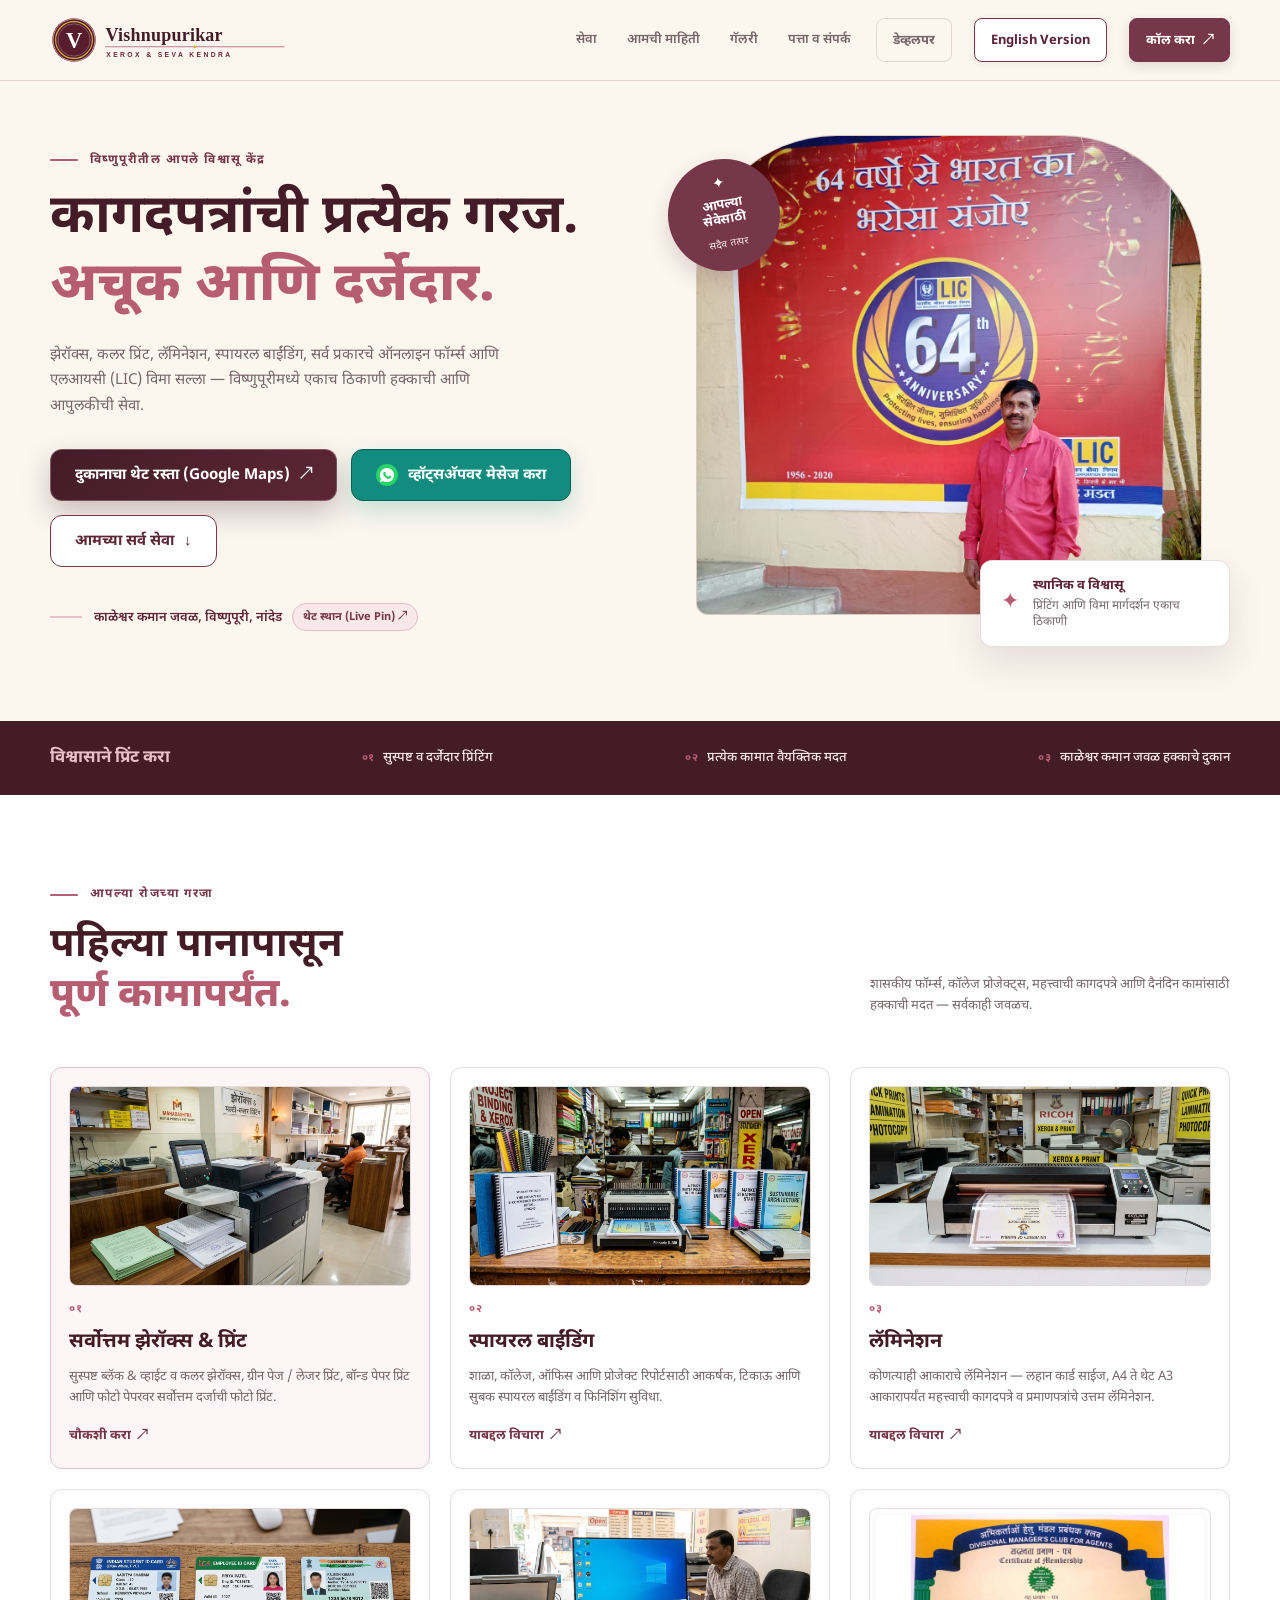
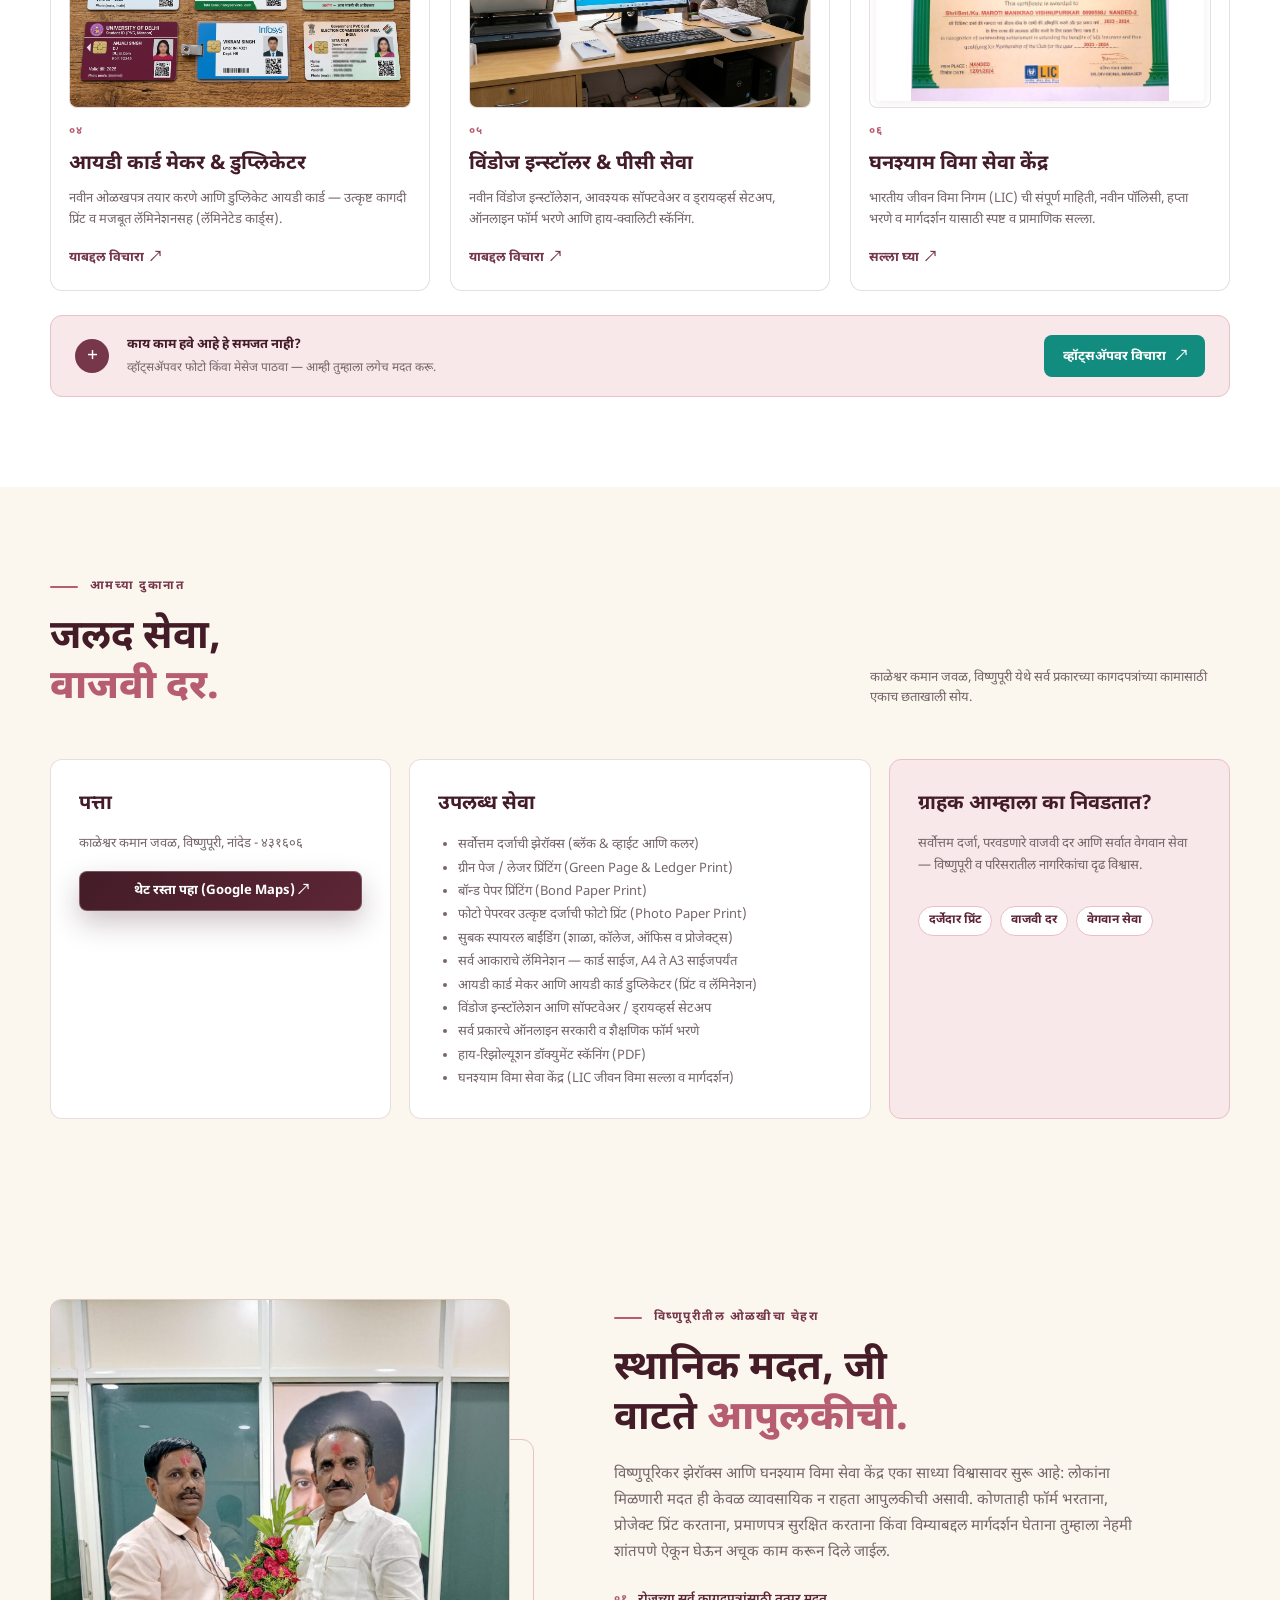
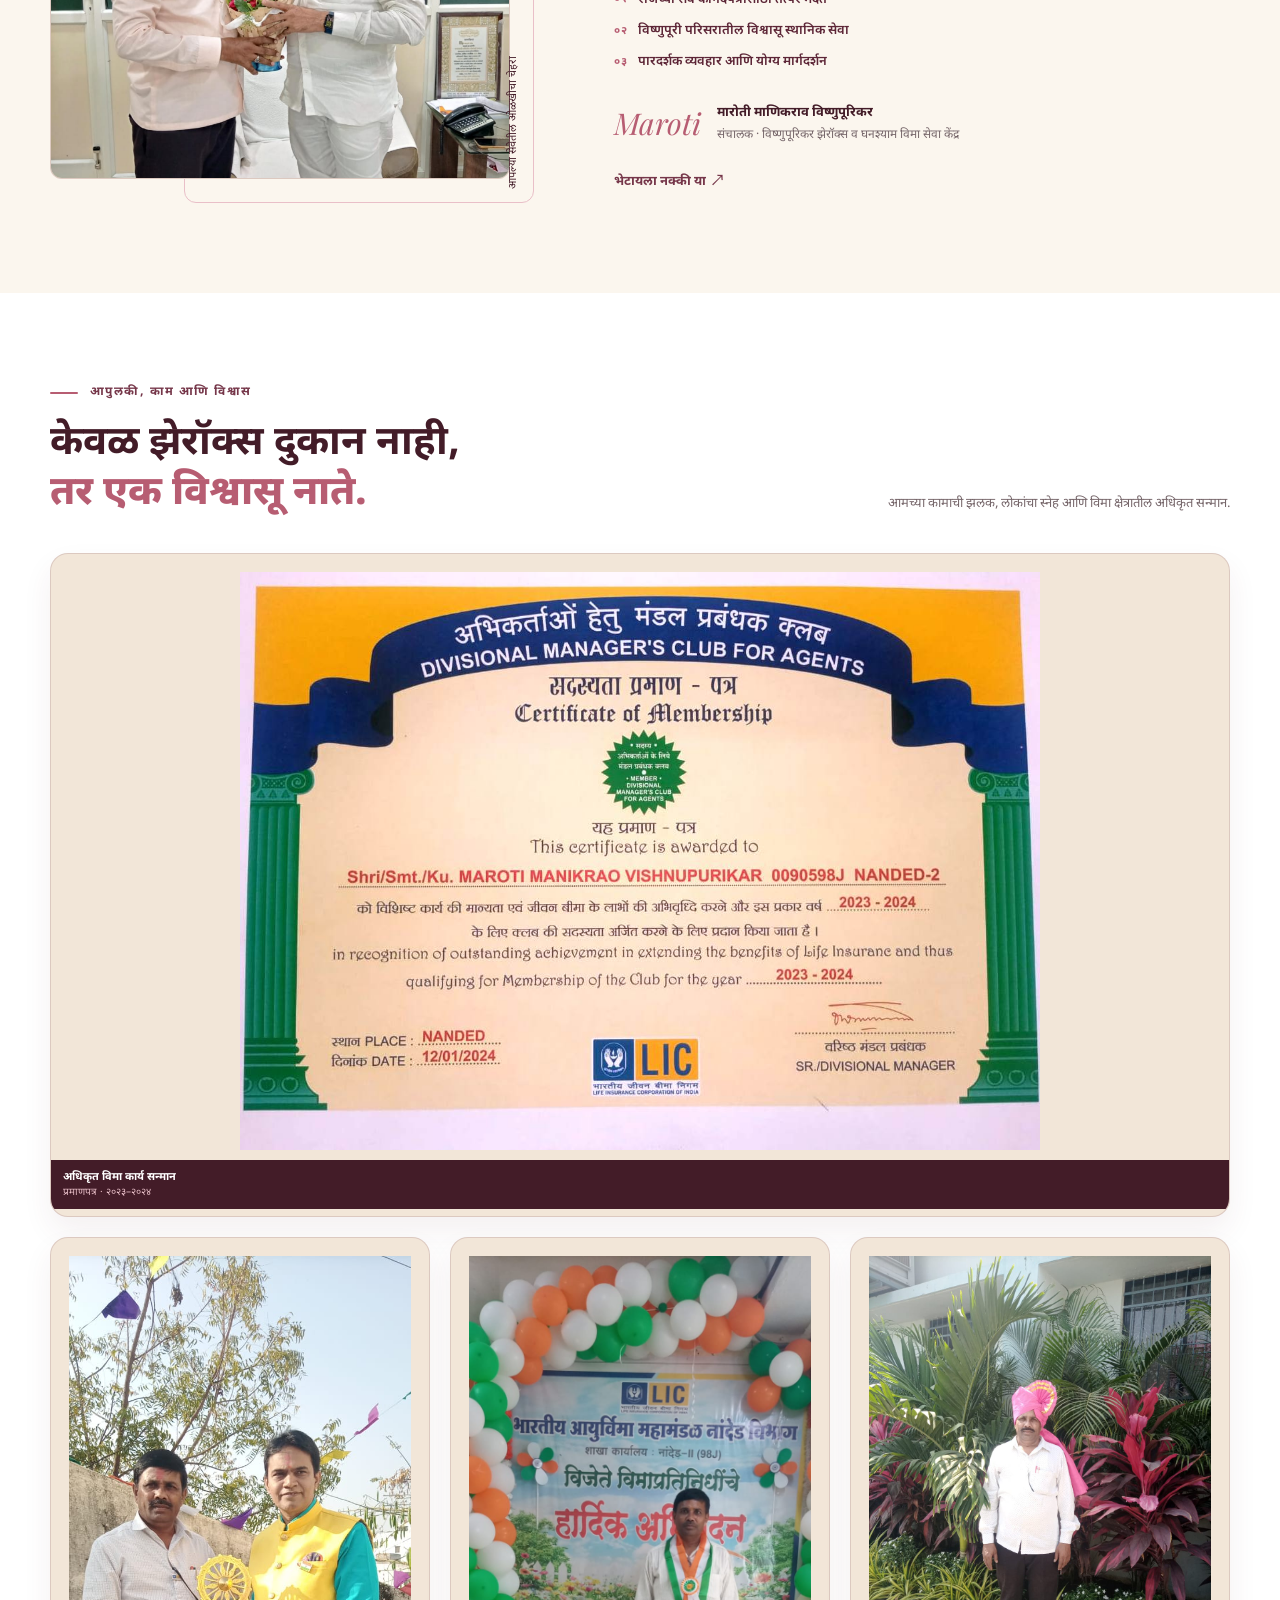
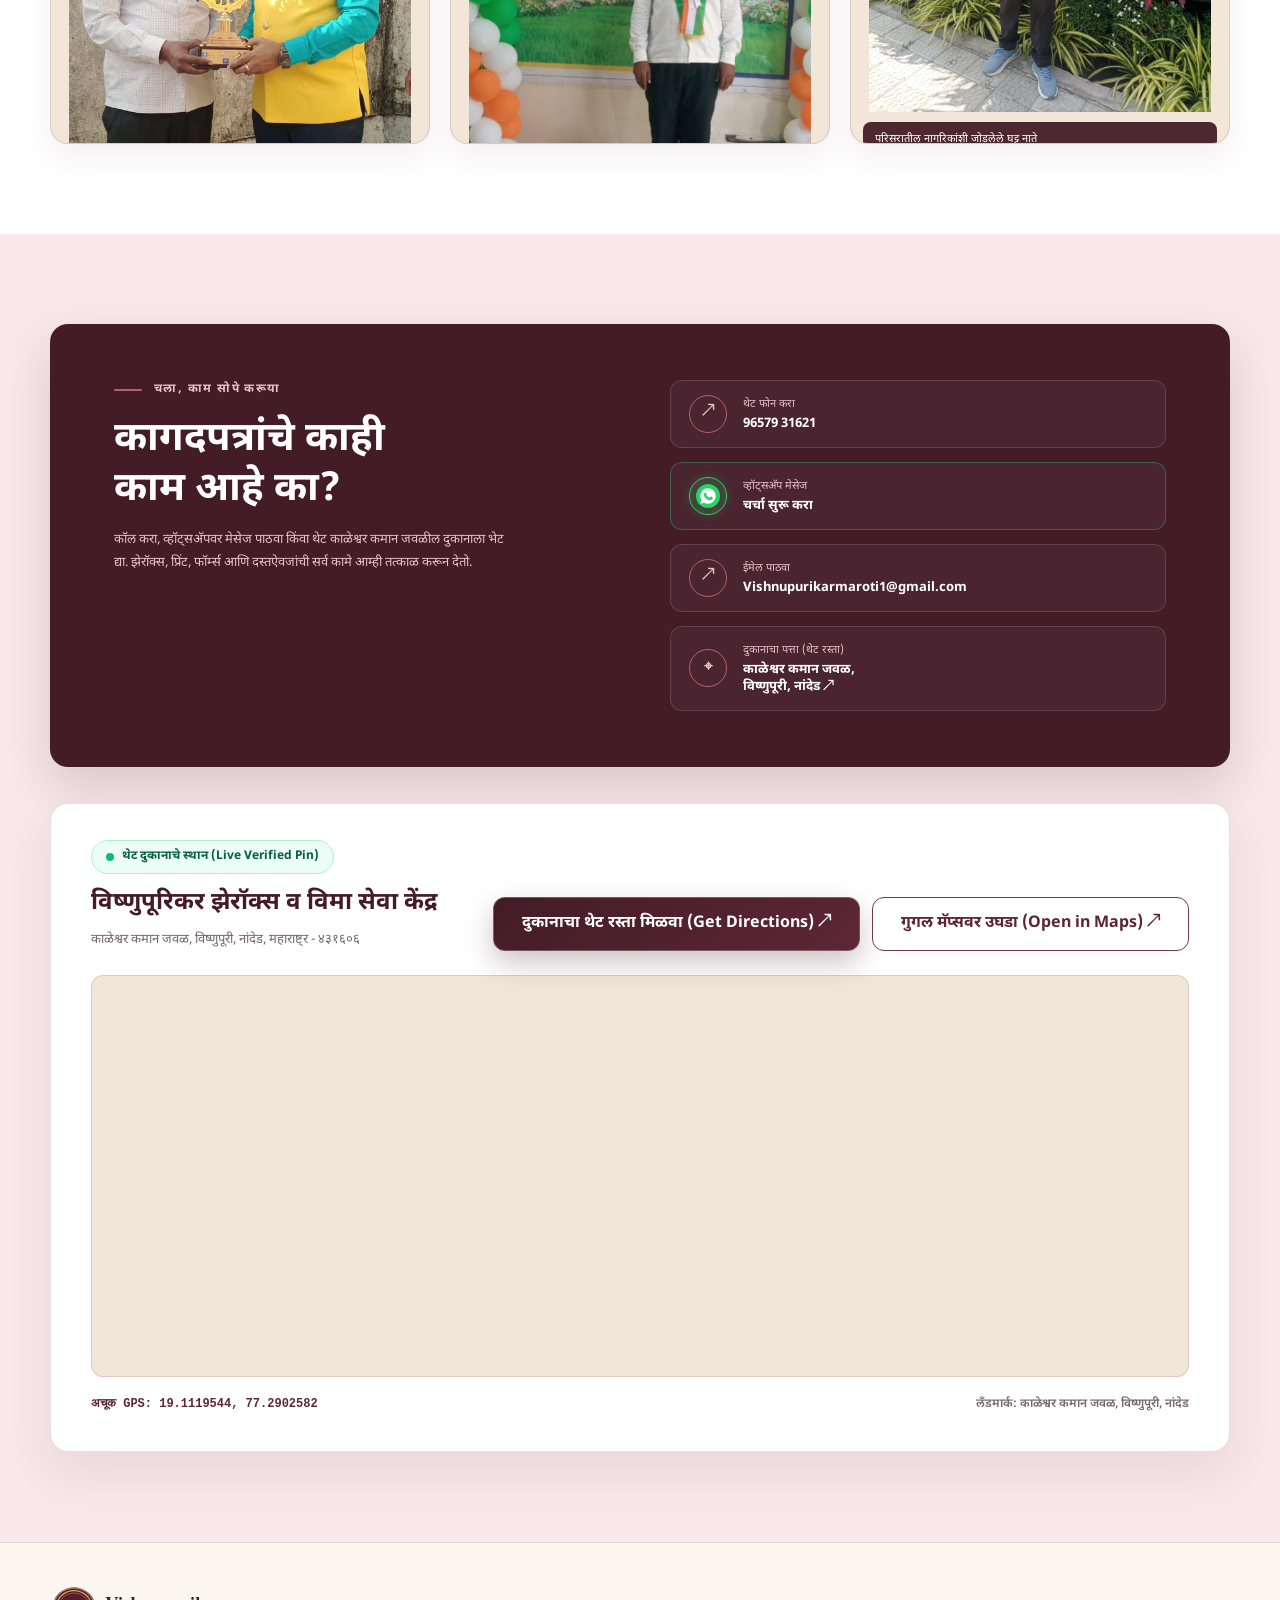
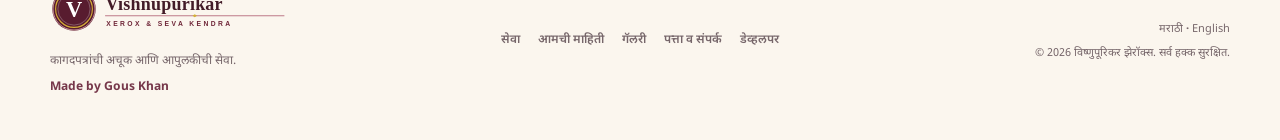
==== commit baca4327: "Update bug" ====
--- a/index.html
+++ b/index.html
@@ -205,6 +205,9 @@
             <span class="service-note-mark">+</span>
             <div><strong>काय काम हवे आहे हे समजत नाही?</strong><span>व्हॉट्सअ‍ॅपवर फोटो किंवा मेसेज पाठवा — आम्ही तुम्हाला लगेच मदत करू.</span></div>
             <a class="button button-whatsapp-sm" href="https://wa.me/919657931621?text=%E0%A4%A8%E0%A4%AE%E0%A4%B8%E0%A5%8D%E0%A4%95%E0%A4%BE%E0%A4%B0%2C%20%E0%A4%AE%E0%A4%B2%E0%A4%BE%20%E0%A4%95%E0%A4%BE%E0%A4%97%E0%A4%A6%E0%A4%AA%E0%A4%A4%E0%A5%8D%E0%A4%B0%E0%A4%BE%E0%A4%82%E0%A4%9A%E0%A5%8D%E0%A4%AF%E0%A4%BE%20%E0%A4%95%E0%A4%BE%E0%A4%AE%E0%A4%BE%E0%A4%B8%E0%A4%BE%E0%A4%A0%E0%A5%80%20%E0%A4%AE%E0%A4%A6%E0%A4%A4%20%E0%A4%B9%E0%A4%B5%E0%A5%80%20%E0%A4%86%E0%A4%B9%E0%A5%87." target="_blank" rel="noreferrer"><img class="icon-whatsapp-sm" src="images/whatsapp.svg" alt="" /> <span>व्हॉट्सअ‍ॅपवर विचारा</span> <span>↗</span></a>
+          </div>
+        </div>
+      </section>
 
       <section id="shop-details" class="section shop-details-section">
         <div class="container">
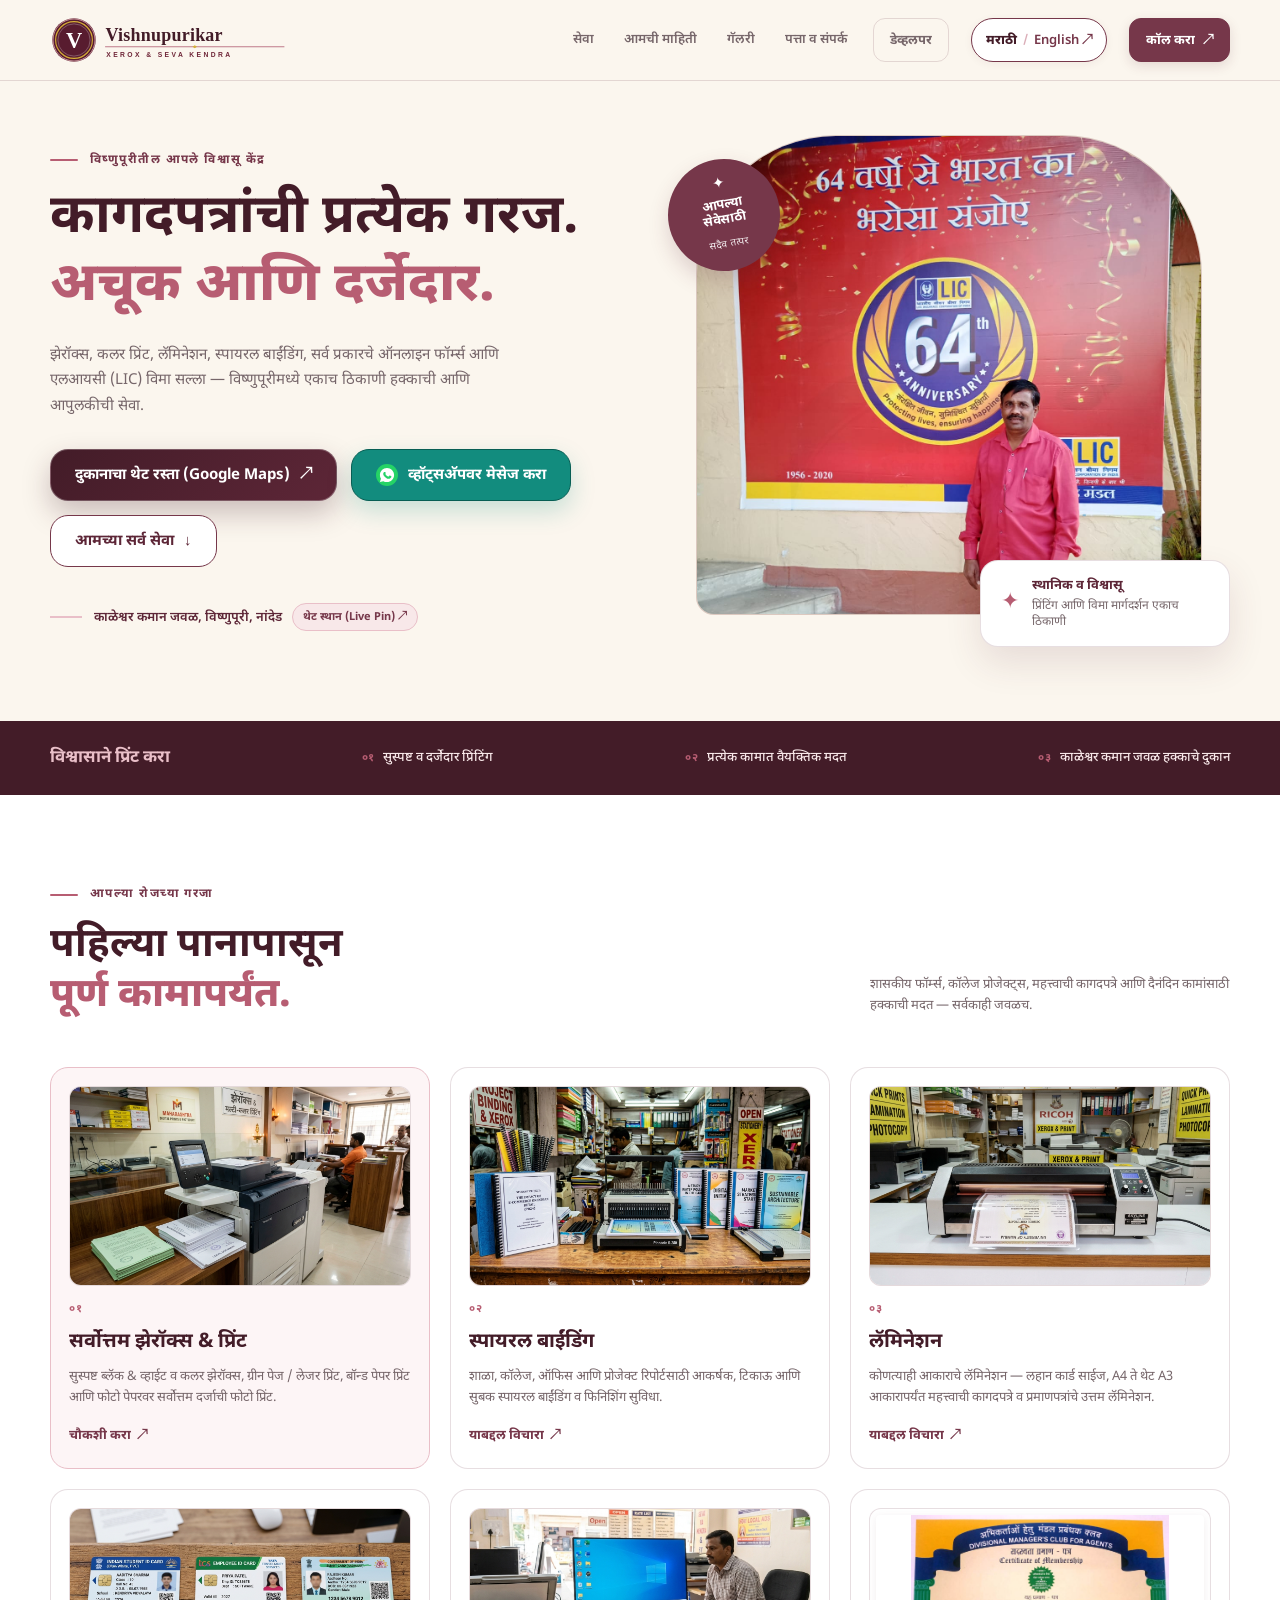
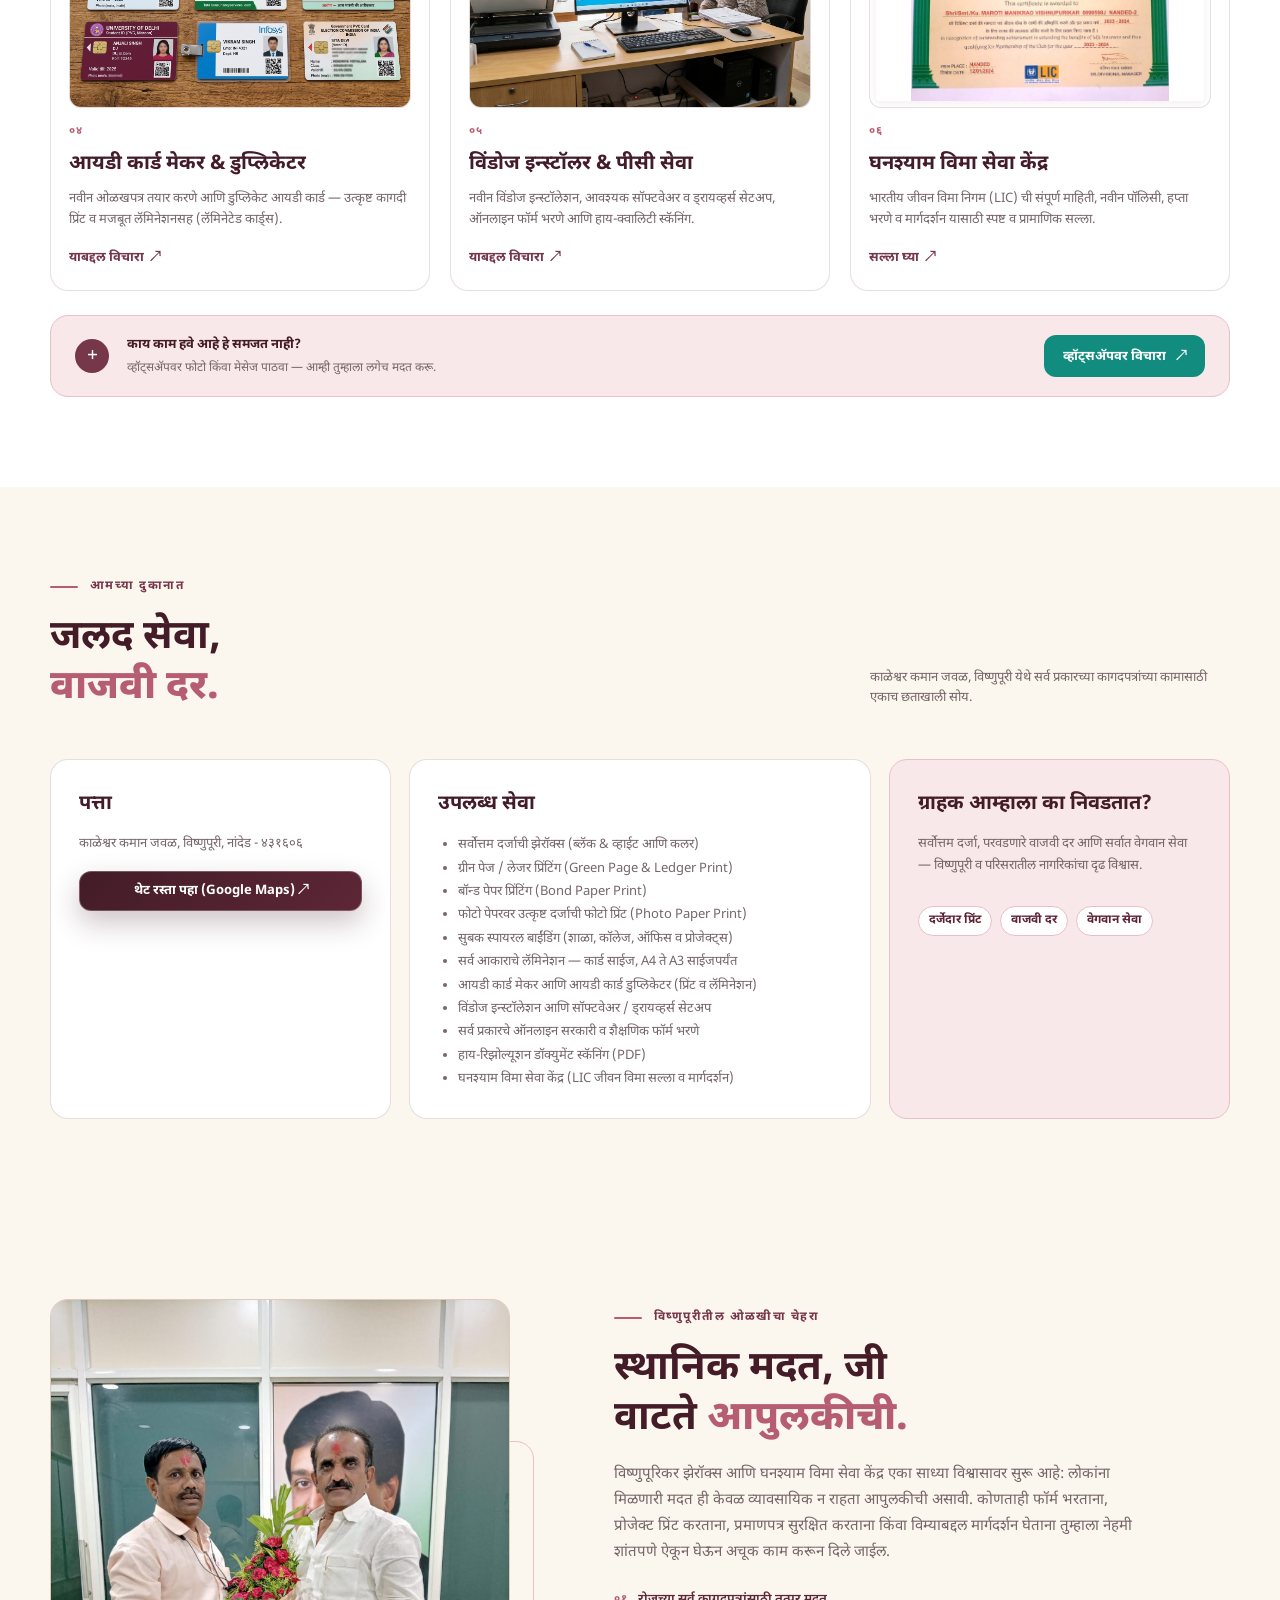
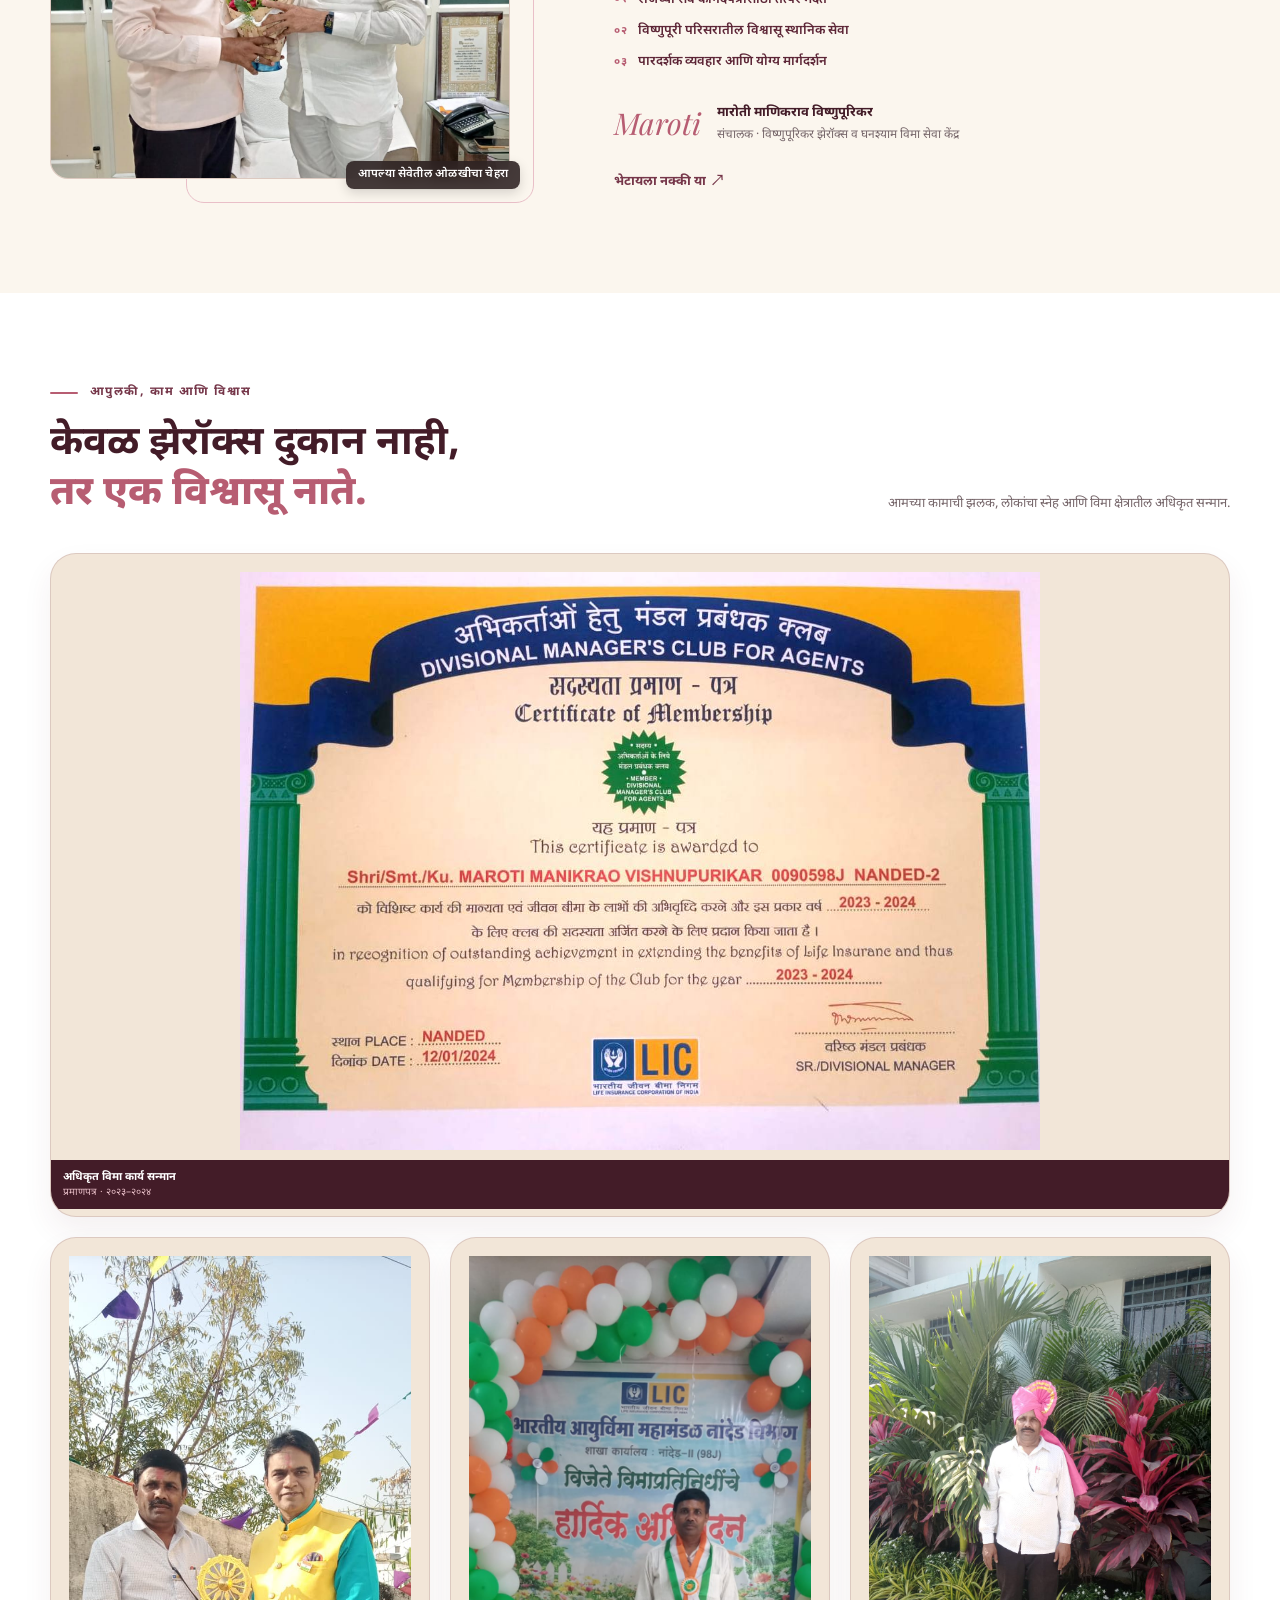
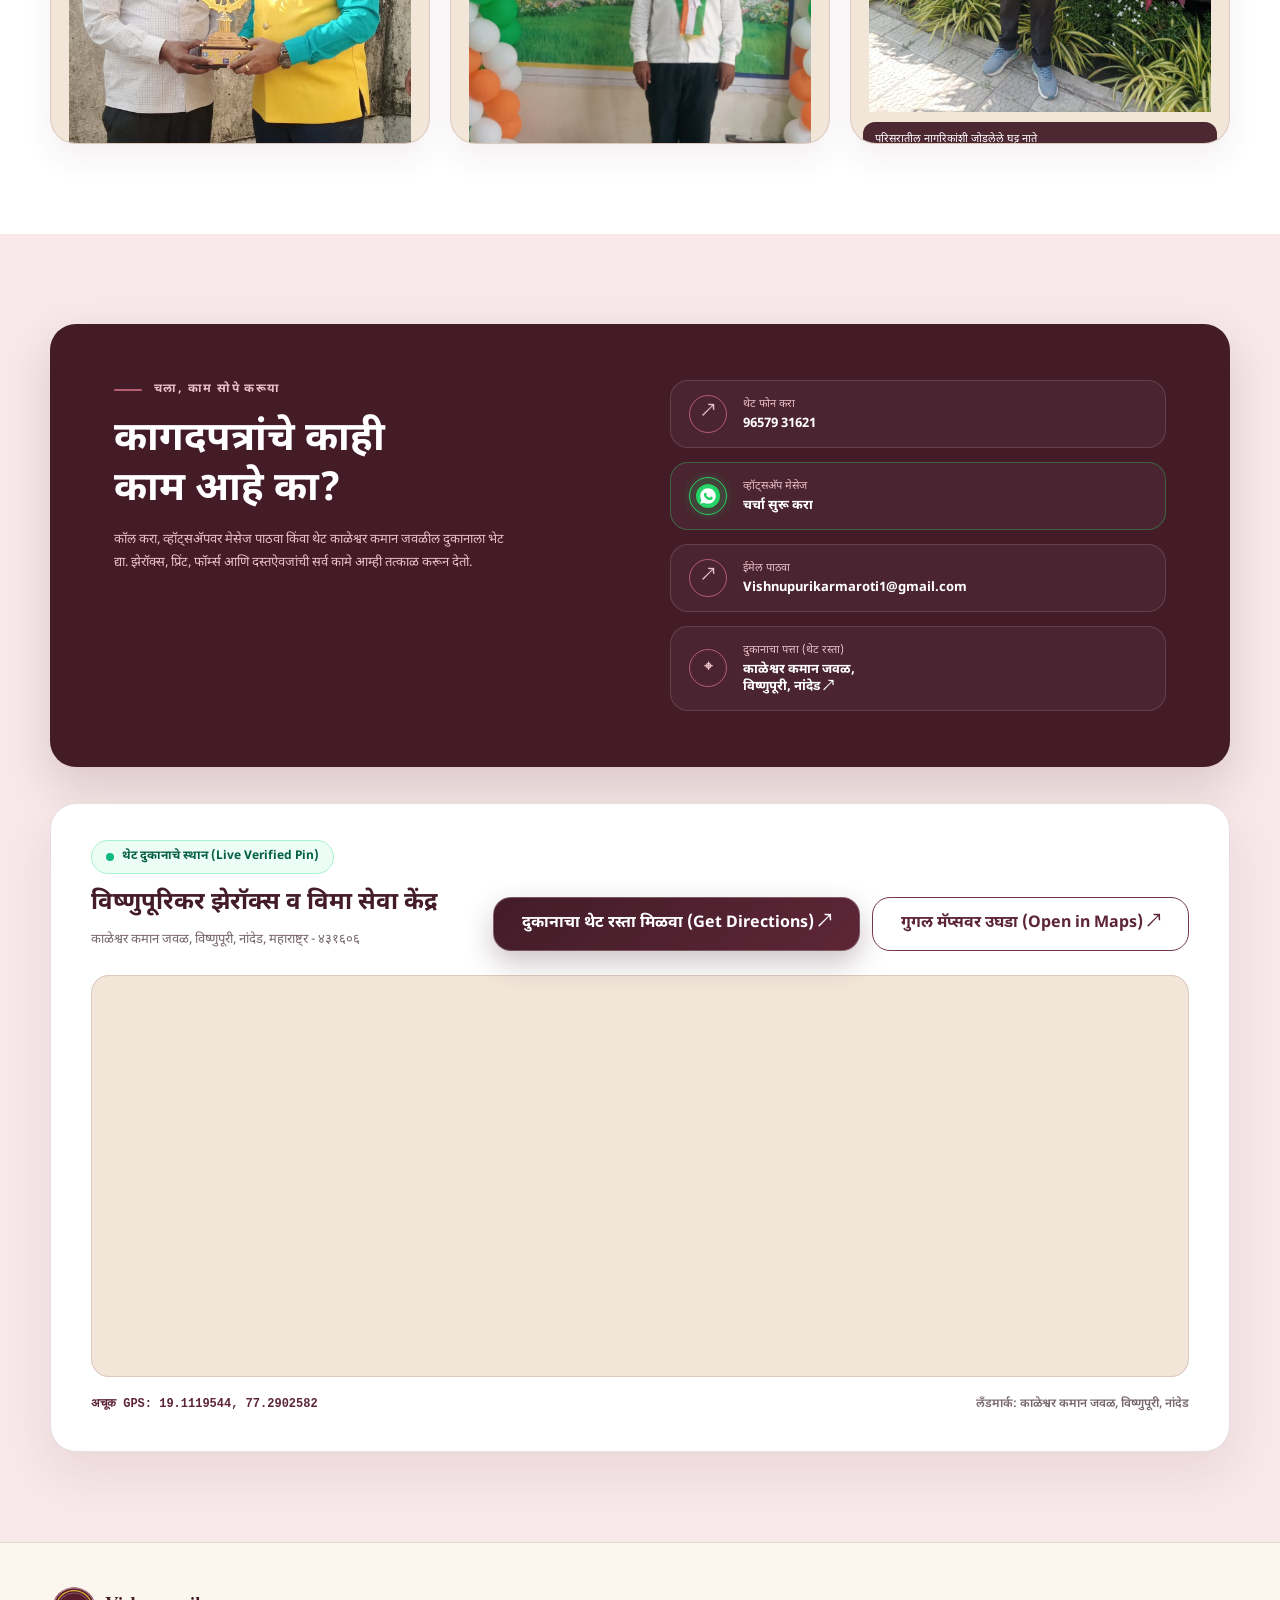
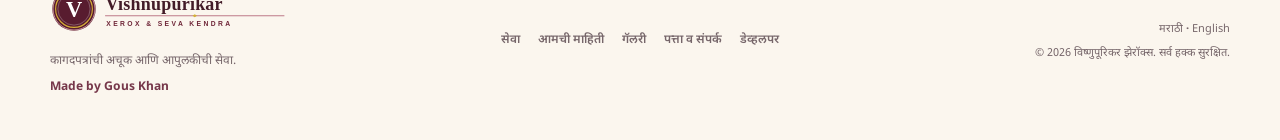
==== commit 4db2fc58: "feat(mobile): add safe area insets, view transitions, skeleton loader, balanced headlines, continuou" ====
--- a/index.html
+++ b/index.html
@@ -2,7 +2,12 @@
 <html lang="mr">
   <head>
     <meta charset="UTF-8" />
-    <meta name="viewport" content="width=device-width, initial-scale=1.0" />
+    <meta name="viewport" content="width=device-width, initial-scale=1.0, maximum-scale=5.0, viewport-fit=cover" />
+    <meta name="theme-color" content="#431c28" />
+    <meta name="apple-mobile-web-app-capable" content="yes" />
+    <meta name="apple-mobile-web-app-status-bar-style" content="black-translucent" />
+    <meta name="mobile-web-app-capable" content="yes" />
+    <meta name="format-detection" content="telephone=no" />
     <meta
       name="description"
       content="विष्णुपूरिकर झेरॉक्स व घनश्याम विमा सेवा केंद्र, काळेश्वर कमान जवळ, विष्णुपूरी, नांदेड. दर्जेदार झेरॉक्स, कलर प्रिंट, लॅमिनेशन, स्पायरल बाईंडिंग, ऑनलाइन फॉर्म्स आणि विमा सल्ला."
@@ -59,6 +64,26 @@
     </script>
   </head>
   <body class="marathi-mode">
+    <!-- Mobile-Optimized Skeleton Loader -->
+    <div id="app-skeleton" class="app-skeleton" aria-hidden="true">
+      <div class="skeleton-header">
+        <div class="skeleton-pill skeleton-logo"></div>
+        <div class="skeleton-pill skeleton-btn"></div>
+      </div>
+      <div class="skeleton-hero">
+        <div class="skeleton-line skeleton-tag"></div>
+        <div class="skeleton-title"></div>
+        <div class="skeleton-title short"></div>
+        <div class="skeleton-line skeleton-para"></div>
+        <div class="skeleton-line skeleton-para short"></div>
+        <div class="skeleton-actions">
+          <div class="skeleton-button"></div>
+          <div class="skeleton-button secondary"></div>
+        </div>
+        <div class="skeleton-card"></div>
+      </div>
+    </div>
+
     <header class="site-header">
       <div class="container nav-wrap">
         <a class="brand" href="#top" aria-label="विष्णुपूरिकर झेरॉक्स होम">
@@ -75,7 +100,9 @@
           <a class="nav-link" href="#contact">पत्ता व संपर्क</a>
           <a href="developer.html" class="developer-link">डेव्हलपर</a>
           <button id="lang-toggle-btn" class="lang-toggle-btn" type="button" aria-label="भाषा बदला">
-            <span id="lang-text">English Version</span>
+            <span class="lang-current">मराठी</span>
+            <span class="lang-divider">/</span>
+            <span id="lang-text" class="lang-switch-to">English ↗</span>
           </button>
           <a class="nav-call" href="tel:+919657931621">कॉल करा <span>↗</span></a>
         </nav>
@@ -379,7 +406,25 @@
           <span>© <span id="year"></span> विष्णुपूरिकर झेरॉक्स. सर्व हक्क सुरक्षित.</span>
         </div>
       </div>
-    </footer>
+    <!-- Native Mobile App Floating Bottom Bar -->
+    <nav class="mobile-bottom-bar" aria-label="त्वरित कृती पट्टी">
+      <a class="bottom-action-btn btn-call" href="tel:+919657931621" aria-label="थेट कॉल करा">
+        <svg class="action-icon" viewBox="0 0 24 24" width="20" height="20" fill="currentColor">
+          <path d="M6.62 10.79a15.053 15.053 0 006.59 6.59l2.2-2.2c.27-.27.67-.36 1.02-.24 1.12.37 2.33.57 3.57.57.55 0 1 .45 1 1V20c0 .55-.45 1-1 1-9.39 0-17-7.61-17-17 0-.55.45-1 1-1h3.5c.55 0 1 .45 1 1 0 1.25.2 2.45.57 3.57.11.35.03.74-.25 1.02l-2.2 2.2z"/>
+        </svg>
+        <span>कॉल करा</span>
+      </a>
+      <a class="bottom-action-btn btn-whatsapp" href="https://wa.me/919657931621?text=%E0%A4%A8%E0%A4%AE%E0%A4%B8%E0%A5%8D%E0%A4%95%E0%A4%BE%E0%A4%B0%2C%20%E0%A4%AE%E0%A4%B2%E0%A4%BE%20%E0%A4%9D%E0%A5%87%E0%A4%B0%E0%A5%8C%E0%A4%95%E0%A5%8D%E0%A4%B8%20%E0%A4%B5%20%E0%A4%A6%E0%A4%B8%E0%A5%8D%E0%A4%A4%E0%A4%90%E0%A4%B5%E0%A4%9C%20%E0%A4%95%E0%A4%BE%E0%A4%AE%E0%A4%BE%E0%A4%AC%E0%A4%A6%E0%A5%8D%E0%A4%A6%E0%A4%B2%20%E0%A4%AE%E0%A4%BE%E0%A4%B9%E0%A4%BF%E0%A4%A4%E0%A5%80%20%E0%A4%B9%E0%A4%B5%E0%A5%80%20%E0%A4%86%E0%A4%B9%E0%A5%87." target="_blank" rel="noreferrer" aria-label="व्हॉट्सअ‍ॅप मेसेज">
+        <img class="action-icon-img" src="images/whatsapp.svg" alt="" width="20" height="20" />
+        <span>व्हॉट्सअ‍ॅप</span>
+      </a>
+      <a class="bottom-action-btn btn-maps" href="https://www.google.com/maps/dir/?api=1&destination=19.1119544,77.2902582" target="_blank" rel="noreferrer" aria-label="थेट गुगल मॅप्स रस्ता">
+        <svg class="action-icon" viewBox="0 0 24 24" width="20" height="20" fill="currentColor">
+          <path d="M12 2C8.13 2 5 5.13 5 9c0 5.25 7 13 7 13s7-7.75 7-13c0-3.87-3.13-7-7-7zm0 9.5a2.5 2.5 0 010-5 2.5 2.5 0 010 5z"/>
+        </svg>
+        <span>थेट रस्ता</span>
+      </a>
+    </nav>
     <script src="script.js"></script>
   </body>
 </html>
--- a/styles.css
+++ b/styles.css
@@ -1,4 +1,25 @@
 @import url("https://fonts.googleapis.com/css2?family=DM+Sans:wght@400;500;600;700&family=Noto+Sans+Devanagari:wght@400;500;600;700;800&family=Playfair+Display:wght@500;600;700&display=swap");
+
+/* ==========================================================================
+   VIEW TRANSITIONS API
+   ========================================================================== */
+@view-transition {
+  navigation: auto;
+}
+::view-transition-old(root) {
+  animation: 160ms cubic-bezier(0.4, 0, 0.2, 1) both vt-fade-out;
+}
+::view-transition-new(root) {
+  animation: 200ms cubic-bezier(0.4, 0, 0.2, 1) both vt-fade-in;
+}
+@keyframes vt-fade-out {
+  from { opacity: 1; transform: scale(1); }
+  to { opacity: 0; transform: scale(0.99); }
+}
+@keyframes vt-fade-in {
+  from { opacity: 0; transform: scale(1.01); }
+  to { opacity: 1; transform: scale(1); }
+}
 
 :root {
   --rose-950: #431c28;
@@ -18,11 +39,20 @@
   --marathi: "Noto Sans Devanagari", -apple-system, BlinkMacSystemFont, "Segoe UI", Roboto, sans-serif;
   --max: 1180px;
 
-  /* Consistent Design Tokens */
-  --radius-sm: 8px;
-  --radius-md: 12px;
-  --radius-lg: 18px;
-  --radius-pill: 999px;
+  /* Safe Area Insets (iOS notch, dynamic island, Android navigation bars) */
+  --sat: env(safe-area-inset-top, 0px);
+  --sar: env(safe-area-inset-right, 0px);
+  --sab: env(safe-area-inset-bottom, 0px);
+  --sal: env(safe-area-inset-left, 0px);
+
+  /* Continuous Corner Tokens (Smooth Squircles) */
+  --radius-xs: 8px;
+  --radius-sm: 12px;
+  --radius-md: 18px;
+  --radius-lg: 26px;
+  --radius-xl: 34px;
+  --radius-pill: 9999px;
+  --corner-smoothing: 60%;
 
   /* Typography scale */
   --text-xs: 12px;
@@ -33,29 +63,172 @@
   --text-xl: 24px;
 }
 
-* { box-sizing: border-box; }
-html { scroll-behavior: smooth; }
+/* Base Reset & Mobile Viewport Overflow Protection */
+*, *::before, *::after {
+  box-sizing: border-box;
+  min-width: 0;
+}
+html {
+  scroll-behavior: smooth;
+  overflow-x: hidden;
+  max-width: 100vw;
+  width: 100%;
+  -webkit-text-size-adjust: 100%;
+  text-size-adjust: 100%;
+}
 body {
   margin: 0;
+  padding: 0;
+  overflow-x: hidden;
+  max-width: 100vw;
+  width: 100%;
   background: var(--cream);
   color: var(--ink);
   font-family: var(--marathi);
   font-size: var(--text-base);
   line-height: 1.65;
   -webkit-font-smoothing: antialiased;
+  -moz-osx-font-smoothing: grayscale;
+  position: relative;
 }
 
 body.english-mode {
   font-family: var(--body);
 }
 
-img { display: block; max-width: 100%; }
+/* Balanced Headlines Typography */
+h1, h2, h3, h4, h5, h6,
+.hero-copy h1,
+.section-heading h2,
+.story-copy h2,
+.gallery-heading h2,
+.contact-copy h2,
+.map-title {
+  text-wrap: balance;
+  word-break: normal;
+}
+p, .hero-lede, .section-intro, .story-copy > p {
+  text-wrap: pretty;
+}
+
+/* Continuous Corner Smoothing applied to surfaces */
+.button,
+.service-card,
+.detail-card,
+.showcase-card,
+.contact-card,
+.map-card,
+.hero-card,
+.gallery-grid figure,
+.service-note,
+.mobile-bottom-bar,
+.skill-box,
+.project-card,
+.edu-card,
+.developer-card,
+.developer-photo,
+.lang-toggle-btn {
+  corner-smoothing: var(--corner-smoothing);
+  -webkit-corner-smoothing: var(--corner-smoothing);
+}
+
+/* ==========================================================================
+   APP SKELETON LOADER (Mobile-first, smooth shimmer & fade-out)
+   ========================================================================== */
+.app-skeleton {
+  position: fixed;
+  inset: 0;
+  z-index: 99999;
+  background: var(--cream);
+  padding: calc(16px + var(--sat)) calc(16px + var(--sar)) calc(24px + var(--sab)) calc(16px + var(--sal));
+  display: flex;
+  flex-direction: column;
+  gap: 20px;
+  overflow: hidden;
+  transition: opacity 0.35s ease, visibility 0.35s ease;
+}
+.app-skeleton.skeleton-fade-out {
+  opacity: 0;
+  visibility: hidden;
+  pointer-events: none;
+}
+.skeleton-header {
+  display: flex;
+  justify-content: space-between;
+  align-items: center;
+  height: 52px;
+}
+.skeleton-pill {
+  height: 38px;
+  border-radius: var(--radius-pill);
+  background: linear-gradient(90deg, rgba(233, 191, 200, 0.3) 25%, rgba(248, 232, 233, 0.8) 50%, rgba(233, 191, 200, 0.3) 75%);
+  background-size: 200% 100%;
+  animation: skeleton-shimmer 1.4s infinite;
+}
+.skeleton-logo { width: 140px; }
+.skeleton-btn { width: 44px; }
+.skeleton-hero {
+  display: flex;
+  flex-direction: column;
+  gap: 14px;
+}
+.skeleton-line {
+  height: 14px;
+  border-radius: var(--radius-xs);
+  background: linear-gradient(90deg, rgba(233, 191, 200, 0.3) 25%, rgba(248, 232, 233, 0.8) 50%, rgba(233, 191, 200, 0.3) 75%);
+  background-size: 200% 100%;
+  animation: skeleton-shimmer 1.4s infinite;
+}
+.skeleton-tag { width: 120px; height: 16px; border-radius: var(--radius-pill); }
+.skeleton-title {
+  height: 32px;
+  width: 85%;
+  border-radius: var(--radius-sm);
+  background: linear-gradient(90deg, rgba(233, 191, 200, 0.35) 25%, rgba(248, 232, 233, 0.85) 50%, rgba(233, 191, 200, 0.35) 75%);
+  background-size: 200% 100%;
+  animation: skeleton-shimmer 1.4s infinite;
+}
+.skeleton-title.short { width: 65%; }
+.skeleton-para { width: 95%; }
+.skeleton-para.short { width: 75%; }
+.skeleton-actions {
+  display: flex;
+  gap: 12px;
+  margin-top: 8px;
+}
+.skeleton-button {
+  flex: 1;
+  height: 48px;
+  border-radius: var(--radius-md);
+  background: linear-gradient(90deg, rgba(93, 38, 55, 0.2) 25%, rgba(118, 55, 74, 0.35) 50%, rgba(93, 38, 55, 0.2) 75%);
+  background-size: 200% 100%;
+  animation: skeleton-shimmer 1.4s infinite;
+}
+.skeleton-button.secondary {
+  background: linear-gradient(90deg, rgba(233, 191, 200, 0.35) 25%, rgba(248, 232, 233, 0.75) 50%, rgba(233, 191, 200, 0.35) 75%);
+  background-size: 200% 100%;
+}
+.skeleton-card {
+  width: 100%;
+  height: 220px;
+  border-radius: var(--radius-lg);
+  margin-top: 14px;
+  background: linear-gradient(90deg, rgba(233, 191, 200, 0.3) 25%, rgba(248, 232, 233, 0.8) 50%, rgba(233, 191, 200, 0.3) 75%);
+  background-size: 200% 100%;
+  animation: skeleton-shimmer 1.4s infinite;
+}
+@keyframes skeleton-shimmer {
+  0% { background-position: 200% 0; }
+  100% { background-position: -200% 0; }
+}
+
+img { display: block; max-width: 100%; height: auto; }
 a { color: inherit; text-decoration: none; }
 .container { width: min(var(--max), calc(100% - 48px)); margin: 0 auto; }
 .section { padding: 90px 0; }
 .sr-only { position: absolute; width: 1px; height: 1px; padding: 0; margin: -1px; overflow: hidden; clip: rect(0,0,0,0); white-space: nowrap; border: 0; }
 
-/* Sticky Header */
+/* Sticky Header with Safe-Area Inset */
 .site-header {
   position: sticky;
   top: 0;
@@ -63,6 +236,11 @@
   background: rgba(251, 246, 238, .96);
   border-bottom: 1px solid var(--line);
   backdrop-filter: blur(16px);
+  -webkit-backdrop-filter: blur(16px);
+  padding-top: var(--sat);
+  padding-left: var(--sal);
+  padding-right: var(--sar);
+  width: 100%;
 }
 .nav-wrap {
   display: flex;
@@ -154,13 +332,29 @@
   background: var(--white);
   color: var(--rose-900);
   border: 1.5px solid var(--rose-800);
+  border-radius: var(--radius-pill);
   cursor: pointer;
   box-shadow: 0 2px 8px rgba(93, 38, 55, .06);
+  gap: 6px;
+  padding: 0 14px;
 }
 .lang-toggle-btn:hover {
   background: var(--rose-100);
   border-color: var(--rose-900);
   transform: translateY(-1px);
+}
+.lang-current {
+  font-weight: 800;
+  color: var(--rose-950);
+}
+.lang-divider {
+  color: var(--rose-500);
+  opacity: 0.5;
+  font-size: 11px;
+}
+.lang-switch-to {
+  font-weight: 600;
+  color: var(--rose-800);
 }
 
 /* Nav Call Button */
@@ -776,12 +970,20 @@
 .story-image img, .image-caption { position: relative; z-index: 1; }
 .image-caption {
   position: absolute;
-  right: 12px;
+  right: 14px;
   bottom: 14px;
-  color: var(--rose-950);
-  font-size: 11px;
-  transform: rotate(-90deg) translateX(100%);
-  transform-origin: right bottom;
+  color: var(--white);
+  background: rgba(44, 32, 32, 0.88);
+  backdrop-filter: blur(8px);
+  -webkit-backdrop-filter: blur(8px);
+  padding: 5px 12px;
+  border-radius: var(--radius-xs);
+  font-size: 11.5px;
+  font-weight: 600;
+  letter-spacing: .02em;
+  transform: none;
+  z-index: 2;
+  box-shadow: 0 4px 12px rgba(0, 0, 0, 0.15);
 }
 .story-copy > p:not(.eyebrow) {
   max-width: 520px;
@@ -943,7 +1145,15 @@
   font-weight: 700;
 }
 .contact-action small { color: var(--rose-200); font-size: 11px; display: block; }
-.contact-action strong { color: var(--white); font-size: var(--text-sm); display: block; line-height: 1.35; margin-top: 2px; }
+.contact-action strong {
+  color: var(--white);
+  font-size: var(--text-sm);
+  display: block;
+  line-height: 1.35;
+  margin-top: 2px;
+  overflow-wrap: anywhere;
+  word-break: break-word;
+}
 
 /* Interactive Big Map Card */
 .map-card {
@@ -1290,20 +1500,96 @@
 }
 
 /* ==========================================================================
-   RESPONSIVE DESIGN (Tablets & Mobile)
+   MOBILE NATIVE BOTTOM ACTION BAR (Native app feeling with Safe Area Insets)
+   ========================================================================== */
+.mobile-bottom-bar {
+  display: none;
+}
+@media (max-width: 768px) {
+  body {
+    padding-bottom: calc(76px + var(--sab));
+  }
+  .mobile-bottom-bar {
+    display: flex;
+    align-items: center;
+    justify-content: space-around;
+    gap: 8px;
+    position: fixed;
+    bottom: 0;
+    left: 0;
+    right: 0;
+    z-index: 1000;
+    background: rgba(251, 246, 238, 0.95);
+    border-top: 1px solid var(--line);
+    backdrop-filter: blur(20px);
+    -webkit-backdrop-filter: blur(20px);
+    padding: 8px calc(12px + var(--sar)) calc(8px + var(--sab)) calc(12px + var(--sal));
+    box-shadow: 0 -4px 20px rgba(67, 28, 40, 0.08);
+  }
+  .bottom-action-btn {
+    flex: 1;
+    display: flex;
+    flex-direction: column;
+    align-items: center;
+    justify-content: center;
+    gap: 4px;
+    padding: 8px 6px;
+    min-height: 48px;
+    border-radius: var(--radius-md);
+    font-size: 11px;
+    font-weight: 700;
+    line-height: 1;
+    text-align: center;
+    transition: transform 0.15s ease, background 0.15s ease;
+    corner-smoothing: var(--corner-smoothing);
+    -webkit-corner-smoothing: var(--corner-smoothing);
+    -webkit-tap-highlight-color: transparent;
+  }
+  .bottom-action-btn:active {
+    transform: scale(0.96);
+  }
+  .bottom-action-btn.btn-call {
+    background: var(--rose-100);
+    color: var(--rose-950);
+    border: 1px solid var(--rose-200);
+  }
+  .bottom-action-btn.btn-whatsapp {
+    background: #128c7e;
+    color: #ffffff;
+    border: 1px solid #075e54;
+    box-shadow: 0 2px 8px rgba(18, 140, 126, 0.25);
+  }
+  .bottom-action-btn.btn-maps {
+    background: var(--rose-950);
+    color: var(--white);
+    border: 1px solid var(--rose-900);
+  }
+  .action-icon {
+    display: block;
+  }
+  .action-icon-img {
+    display: block;
+    width: 20px;
+    height: 20px;
+    object-fit: contain;
+  }
+}
+
+/* ==========================================================================
+   RESPONSIVE DESIGN (Tablets & Mobile - Full Viewport Fit & Continuous Corners)
    ========================================================================== */
 @media (max-width: 900px) {
-  .section { padding: 68px 0; }
-  .hero-grid, .story-grid { grid-template-columns: 1fr; gap: 48px; }
+  .section { padding: 60px 0; }
+  .hero-grid, .story-grid { grid-template-columns: 1fr; gap: 40px; }
   .hero-visual { max-width: 520px; margin: 0 auto; width: 100%; }
-  .hero-image-wrap { height: 400px; }
-  .service-grid { grid-template-columns: repeat(2, 1fr); }
-  .service-showcase { grid-template-columns: 1fr 1fr; }
-  .shop-details-grid { grid-template-columns: 1fr; }
-  .gallery-grid { grid-template-columns: 1fr 1fr; }
+  .hero-image-wrap { height: 380px; }
+  .service-grid { grid-template-columns: repeat(2, 1fr); gap: 18px; }
+  .service-showcase { grid-template-columns: 1fr 1fr; gap: 18px; }
+  .shop-details-grid { grid-template-columns: 1fr; gap: 16px; }
+  .gallery-grid { grid-template-columns: 1fr 1fr; gap: 16px; }
   .gallery-certificate { grid-column: span 2; }
-  .contact-card { grid-template-columns: 1fr; gap: 36px; padding: 42px 32px; }
-  .map-header { flex-direction: column; align-items: flex-start; }
+  .contact-card { grid-template-columns: 1fr; gap: 32px; padding: 36px 28px; }
+  .map-header { flex-direction: column; align-items: flex-start; gap: 16px; }
   .map-buttons { width: 100%; }
   .map-buttons .button { width: 100%; }
   
@@ -1314,15 +1600,20 @@
 }
 
 @media (max-width: 680px) {
-  .container { width: min(var(--max), calc(100% - 32px)); }
-  .nav-wrap { min-height: 70px; }
+  .container {
+    width: min(var(--max), calc(100% - 24px));
+    padding-left: var(--sal);
+    padding-right: var(--sar);
+  }
+  .nav-wrap { min-height: 64px; }
+  .brand-logo { max-width: 190px; height: 42px; }
   .menu-toggle { display: block; }
   
   .main-nav {
     position: absolute;
-    top: 70px;
-    right: 16px;
-    left: 16px;
+    top: 64px;
+    right: 12px;
+    left: 12px;
     display: none;
     flex-direction: column;
     align-items: stretch;
@@ -1330,35 +1621,172 @@
     padding: 18px;
     background: var(--white);
     border: 1px solid var(--line);
-    border-radius: var(--radius-md);
+    border-radius: var(--radius-lg);
     box-shadow: 0 16px 36px rgba(93, 38, 55, .16);
+    z-index: 101;
   }
   .main-nav.is-open { display: flex; }
   .main-nav a.nav-link { padding: 12px 14px; border-bottom: 1px solid var(--line); }
   .developer-link, .lang-toggle-btn, .nav-call { width: 100%; justify-content: center; }
 
-  .hero { padding-top: 36px; }
-  h1 { font-size: 34px; line-height: 1.3; }
-  .hero-actions { flex-direction: column; width: 100%; }
+  /* Mobile Typography & Full Fit */
+  .hero { padding-top: 24px; padding-bottom: 40px; }
+  h1 { font-size: 32px; line-height: 1.25; }
+  h2 { font-size: 24px; line-height: 1.3; }
+  .hero-lede { font-size: 14.5px; margin-bottom: 22px; }
+
+  /* Mobile Button Safety (Prevent overflow blowout) */
+  .button {
+    width: 100%;
+    white-space: normal;
+    word-break: normal;
+    text-align: center;
+    min-height: 48px;
+    padding: 12px 18px;
+    line-height: 1.35;
+    font-size: 14.5px;
+  }
+  .hero-actions {
+    flex-direction: column;
+    width: 100%;
+    gap: 10px;
+  }
   .hero-actions .button { width: 100%; }
-  .hero-image-wrap { height: 320px; }
-  .hero-stamp { left: -8px; width: 92px; height: 92px; }
-
-  .trust-grid { flex-wrap: wrap; gap: 12px 16px; padding: 18px 0; }
-  .trust-grid > span:first-child { width: 100%; }
-  .service-grid, .service-showcase { grid-template-columns: 1fr; }
-  .gallery-grid { grid-template-columns: 1fr; }
-  .gallery-certificate { grid-column: span 1; }
-  .gallery-certificate img { max-height: 220px; }
+
+  /* Hero Visual & Contained Badges */
+  .hero-visual {
+    padding: 0;
+    max-width: 100%;
+    width: 100%;
+    margin-top: 8px;
+  }
+  .hero-image-wrap {
+    height: 300px;
+    border-radius: 40px 40px var(--radius-md) var(--radius-md);
+  }
+  .hero-stamp {
+    top: 14px;
+    left: 14px;
+    width: 82px;
+    height: 82px;
+    transform: rotate(-6deg);
+    padding: 10px;
+  }
+  .hero-stamp strong { font-size: 11px; }
+  .hero-stamp small { font-size: 9px; }
+  .hero-card {
+    position: static;
+    margin-top: 12px;
+    max-width: 100%;
+    width: 100%;
+  }
+
+  /* Trust Strip Grid */
+  .trust-strip { padding: 12px 0; }
+  .trust-grid {
+    display: grid;
+    grid-template-columns: 1fr;
+    gap: 8px;
+    min-height: auto;
+    padding: 10px 0;
+    width: 100%;
+  }
+  .trust-grid > span:first-child { width: 100%; font-size: 15px; margin-bottom: 4px; }
+  .trust-item { font-size: 13px; }
+
+  /* Services Grid */
+  .section-heading {
+    flex-direction: column;
+    align-items: flex-start;
+    gap: 12px;
+    margin-bottom: 28px;
+  }
+  .section-intro { max-width: 100%; font-size: 13.5px; }
+  .service-grid, .service-showcase { grid-template-columns: 1fr; gap: 16px; }
+  .service-card { padding: 16px; border-radius: var(--radius-md); }
+  .service-card-media { height: 180px; }
+  .service-card h3 { font-size: 17px; }
+  .service-card p { font-size: 13.5px; margin-bottom: 12px; }
+
+  /* Service Note (WhatsApp photo inquiry) */
+  .service-note {
+    flex-direction: column;
+    align-items: flex-start;
+    gap: 14px;
+    padding: 16px;
+    width: 100%;
+  }
+  .service-note a {
+    margin-left: 0;
+    width: 100%;
+    justify-content: center;
+  }
+
+  /* Shop Details */
+  .shop-details-grid { grid-template-columns: 1fr; gap: 14px; }
+  .detail-card { padding: 20px 18px; min-height: auto; border-radius: var(--radius-md); }
+  .detail-card h3 { font-size: 17px; }
+  .detail-card ul { padding-left: 18px; font-size: 13.5px; line-height: 1.7; }
+  .badge-tag { font-size: 11px; padding: 4px 8px; }
+
+  /* Story Section */
+  .story-image { padding: 0; width: 100%; }
+  .story-image::after { display: none; }
+  .story-image img { height: 320px; border-radius: var(--radius-md); }
+  .story-copy > p:not(.eyebrow) { font-size: 14.5px; }
+
+  /* Gallery */
+  .gallery-grid { grid-template-columns: 1fr; gap: 14px; }
+  .gallery-certificate { grid-column: span 1; min-height: auto; aspect-ratio: 16 / 10 !important; }
+  .gallery-certificate img { max-height: 200px; }
   
-  .map-card { padding: 22px 18px; }
-  .map-embed-wrapper iframe { height: 280px; }
+  /* Contact Section */
+  .contact-section { padding: 50px 0; }
+  .contact-card {
+    padding: 22px 16px;
+    gap: 22px;
+    border-radius: var(--radius-md);
+  }
+  .contact-action {
+    padding: 12px 14px;
+    gap: 12px;
+  }
+  .contact-action strong {
+    font-size: 13px;
+    word-break: break-all;
+    overflow-wrap: anywhere;
+  }
   
-  .footer-grid { grid-template-columns: 1fr; gap: 24px; text-align: left; }
-  .footer-links { justify-content: flex-start; flex-wrap: wrap; }
+  /* Map Card */
+  .map-card { padding: 18px 14px; border-radius: var(--radius-md); margin-top: 24px; }
+  .map-title { font-size: 18px; }
+  .map-address { font-size: 13px; }
+  .map-embed-wrapper iframe { height: 260px; }
+  .map-footer {
+    flex-direction: column;
+    align-items: flex-start;
+    gap: 6px;
+    font-size: 11.5px;
+  }
+  
+  /* Footer */
+  .site-footer {
+    padding: 32px 0 calc(32px + var(--sab));
+  }
+  .footer-grid { grid-template-columns: 1fr; gap: 20px; text-align: left; }
+  .footer-links { justify-content: flex-start; flex-wrap: wrap; gap: 12px 16px; }
   .footer-meta { justify-items: start; }
 
+  /* Developer Page */
   .skills-grid, .project-grid { grid-template-columns: 1fr; }
   .timeline-item { grid-template-columns: 1fr; gap: 10px; }
-  .developer-photo { width: 260px; height: 340px; }
-}
+  .developer-photo { width: 100%; max-width: 280px; height: 320px; }
+}
+
+@media (max-width: 400px) {
+  .brand-logo { max-width: 155px; height: 36px; }
+  h1 { font-size: 28px; }
+  h2 { font-size: 21px; }
+  .button { font-size: 13.5px; padding: 10px 14px; }
+  .bottom-action-btn { font-size: 10px; padding: 6px 2px; }
+}
